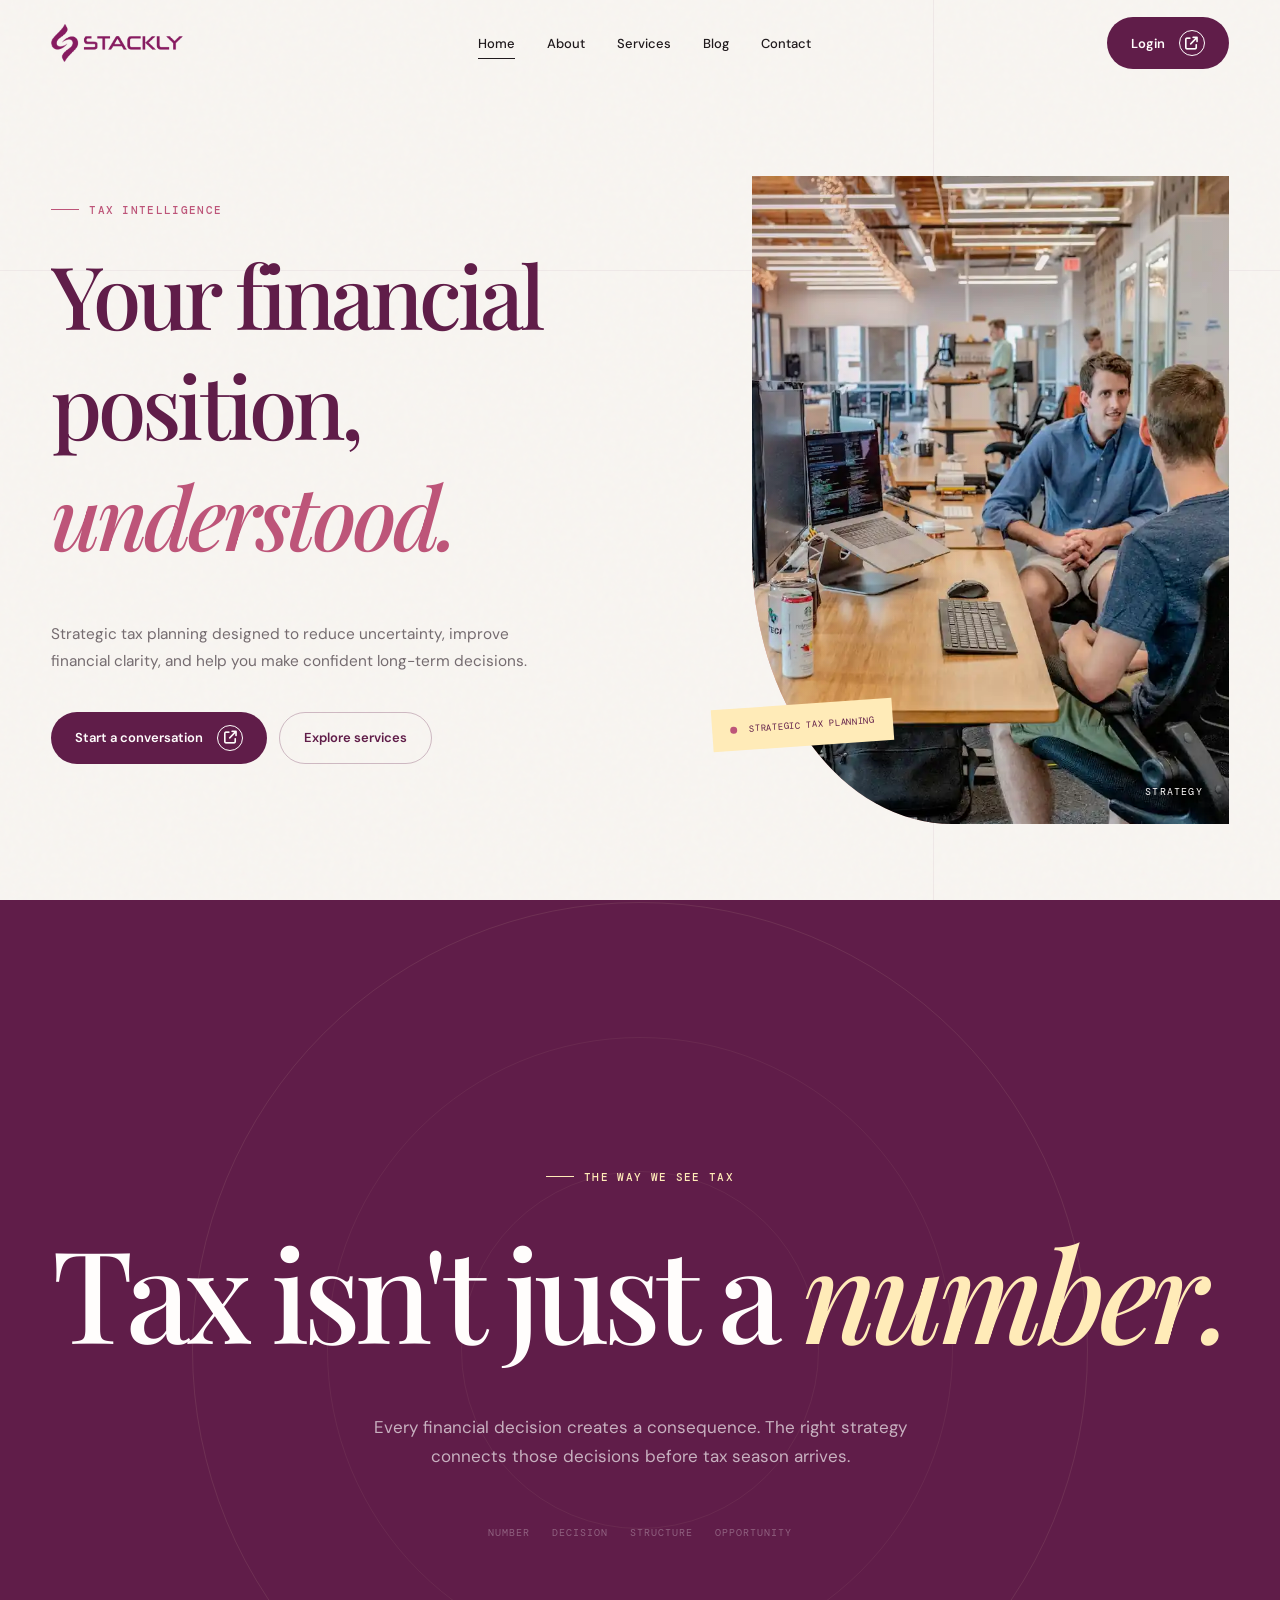
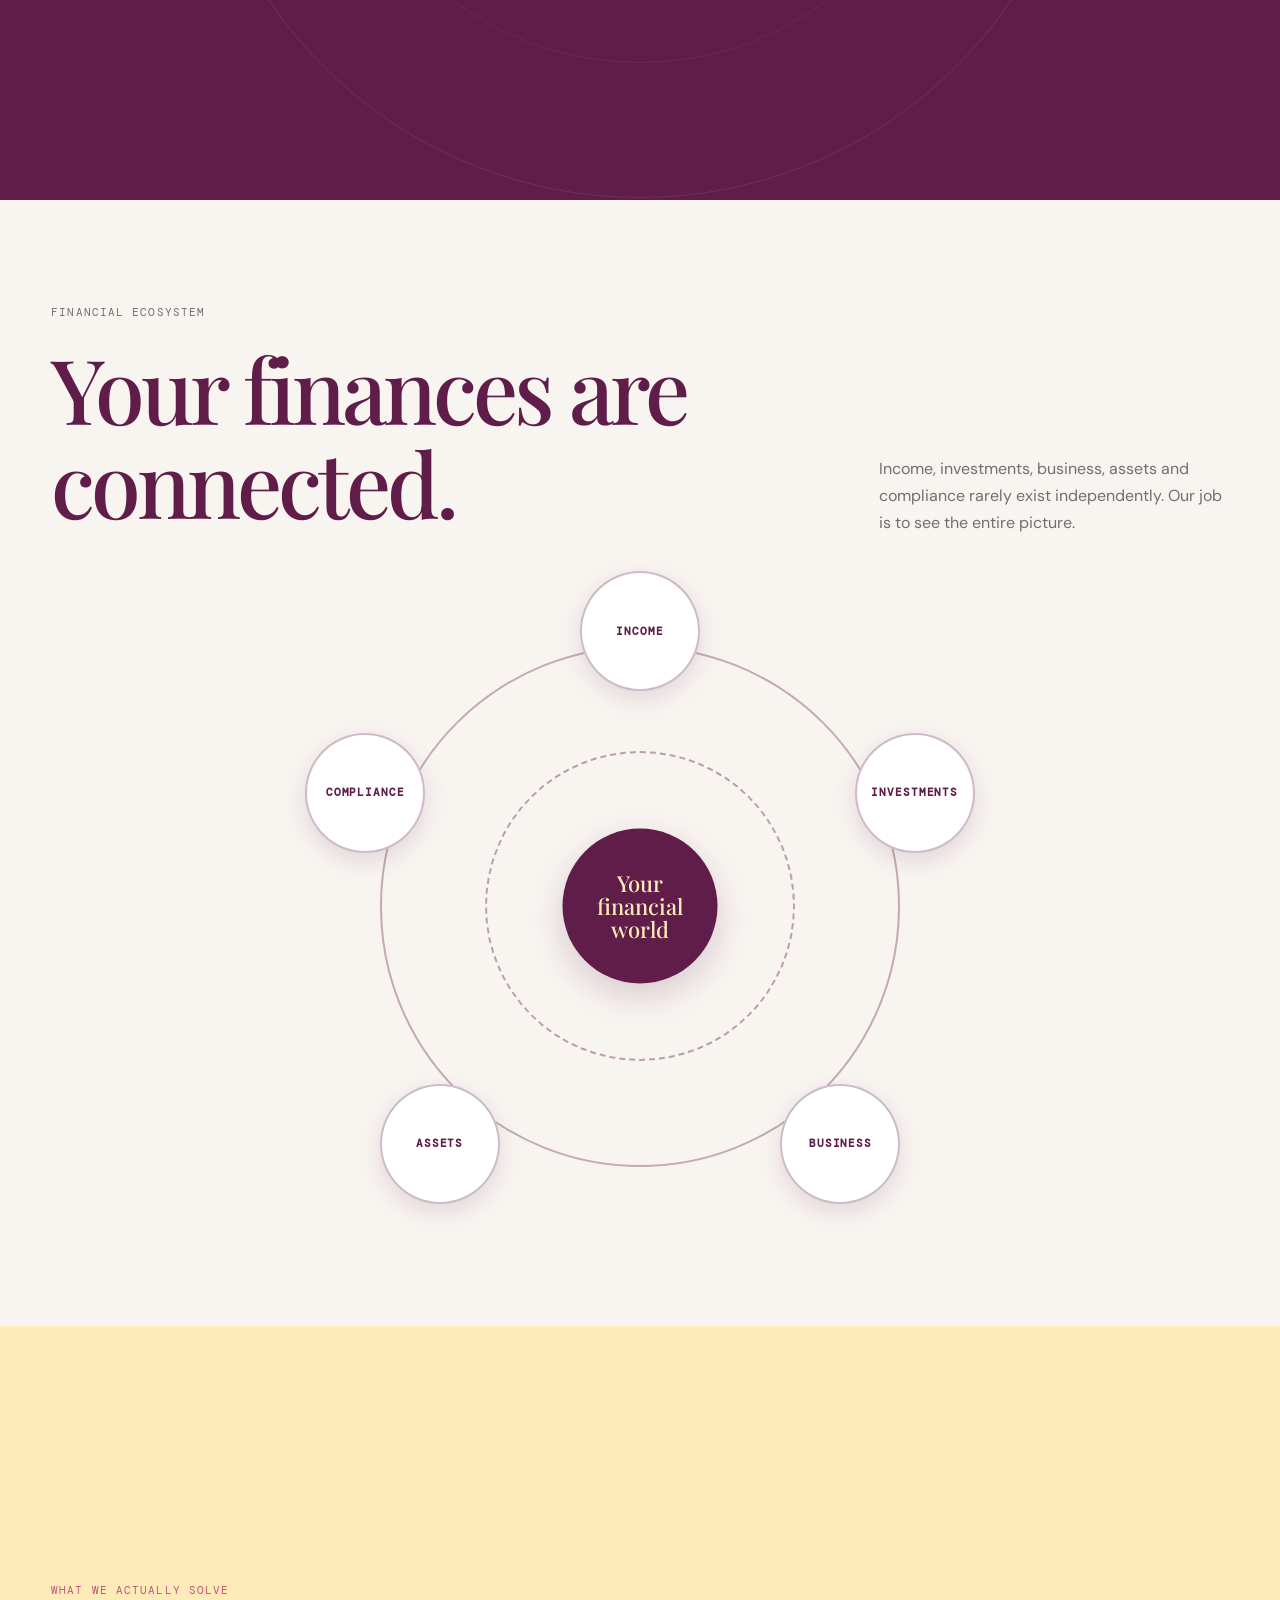
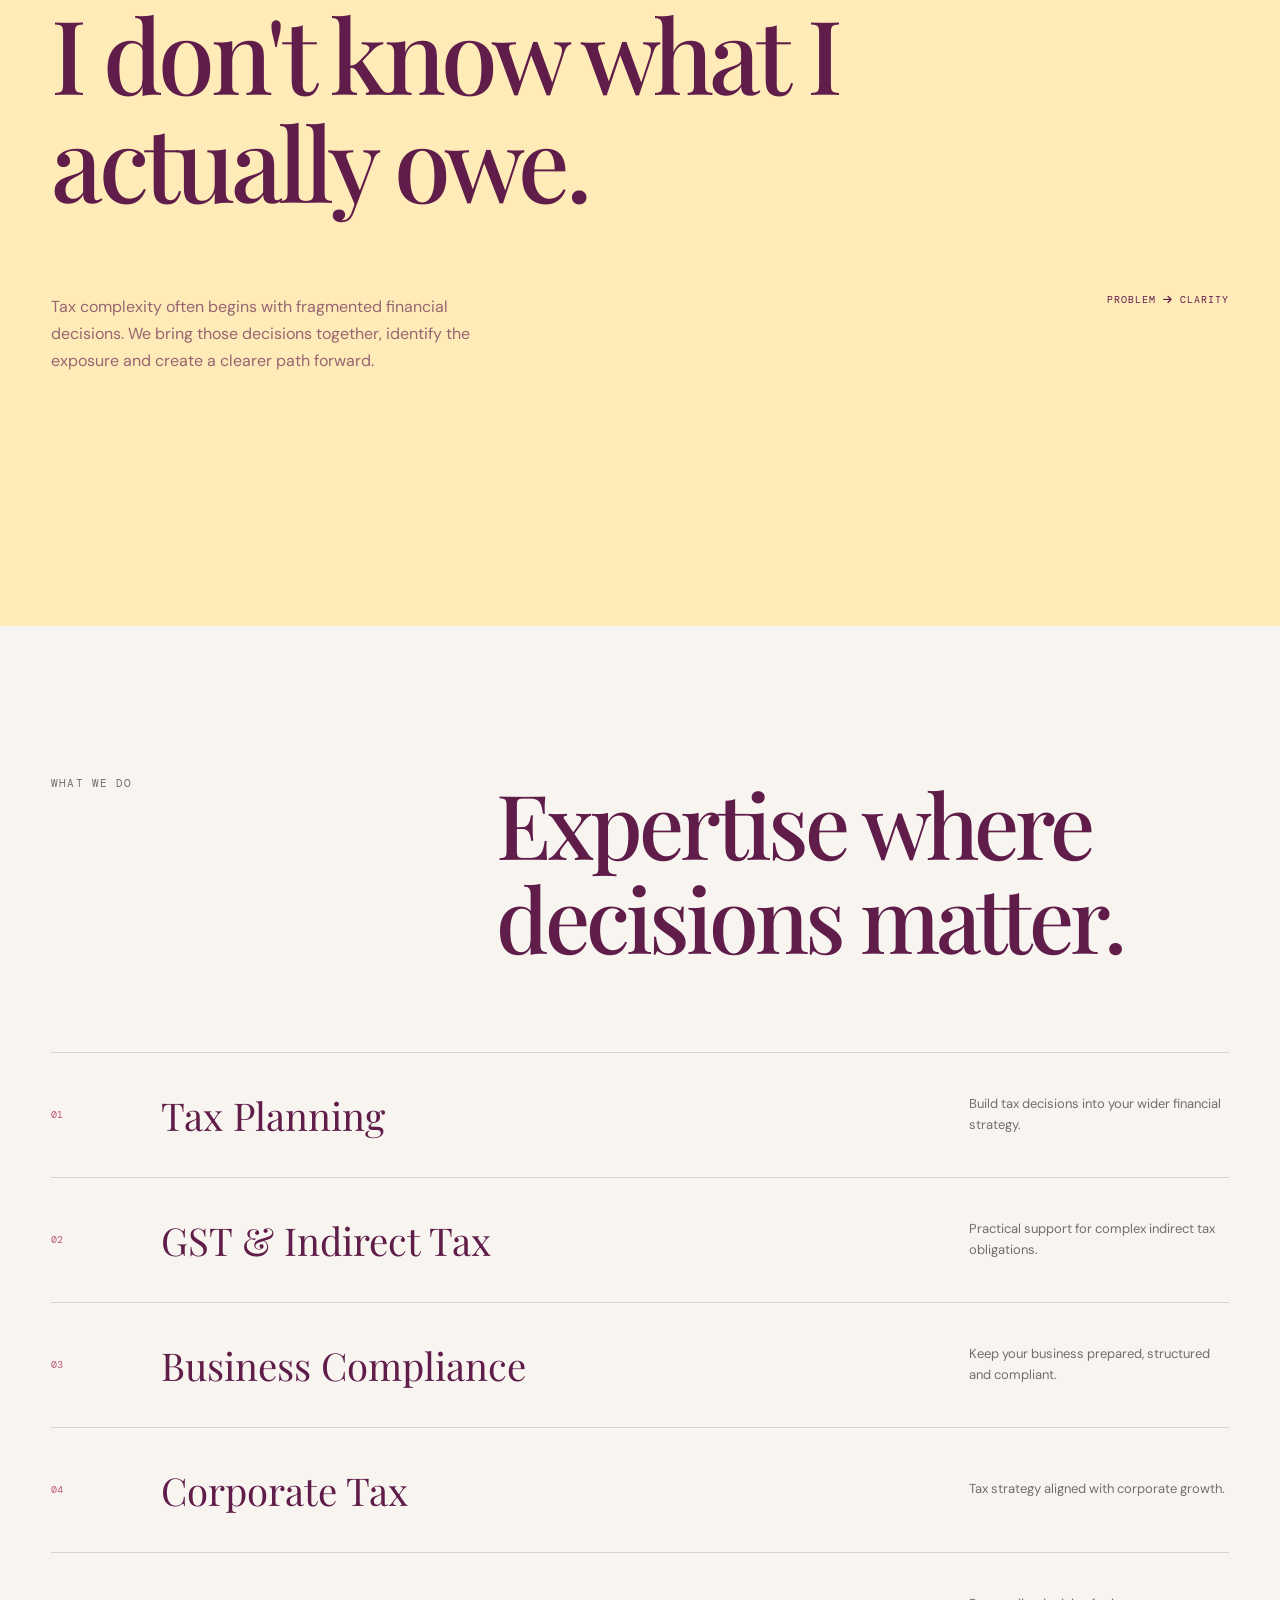
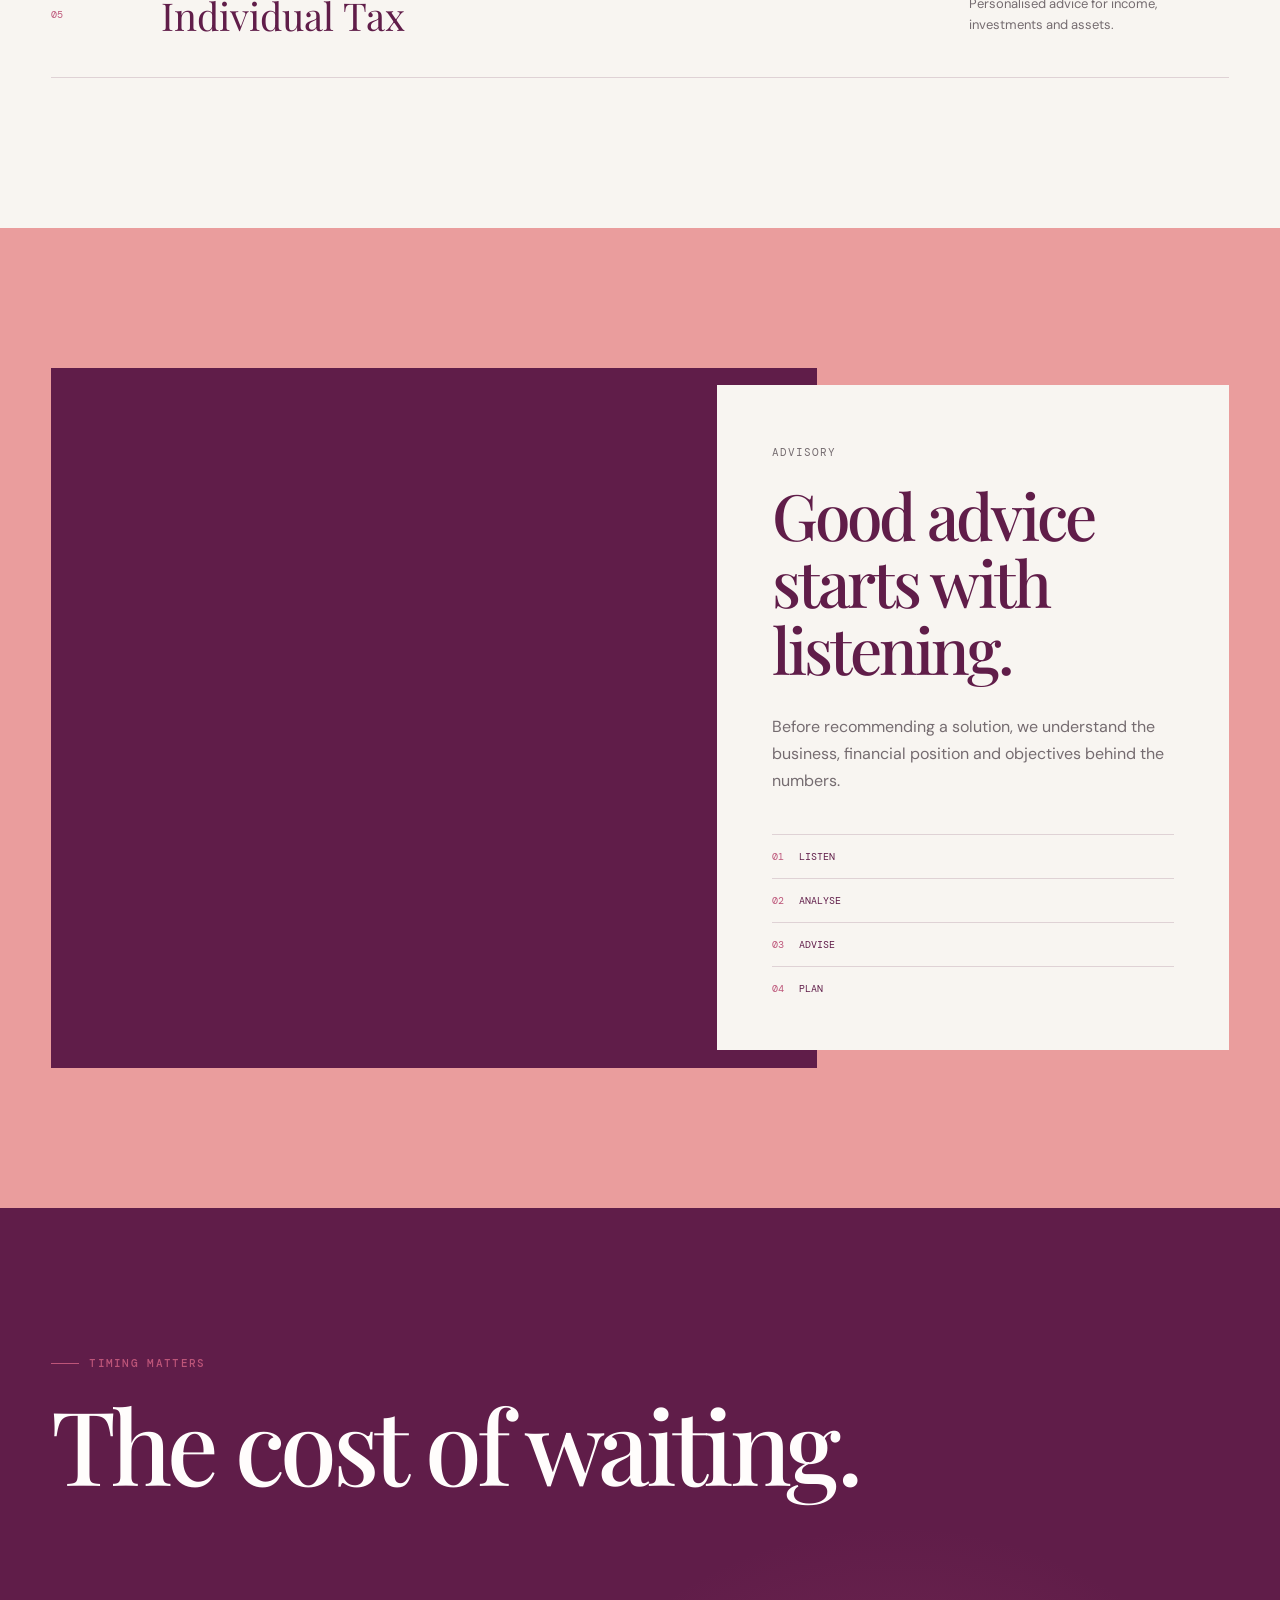
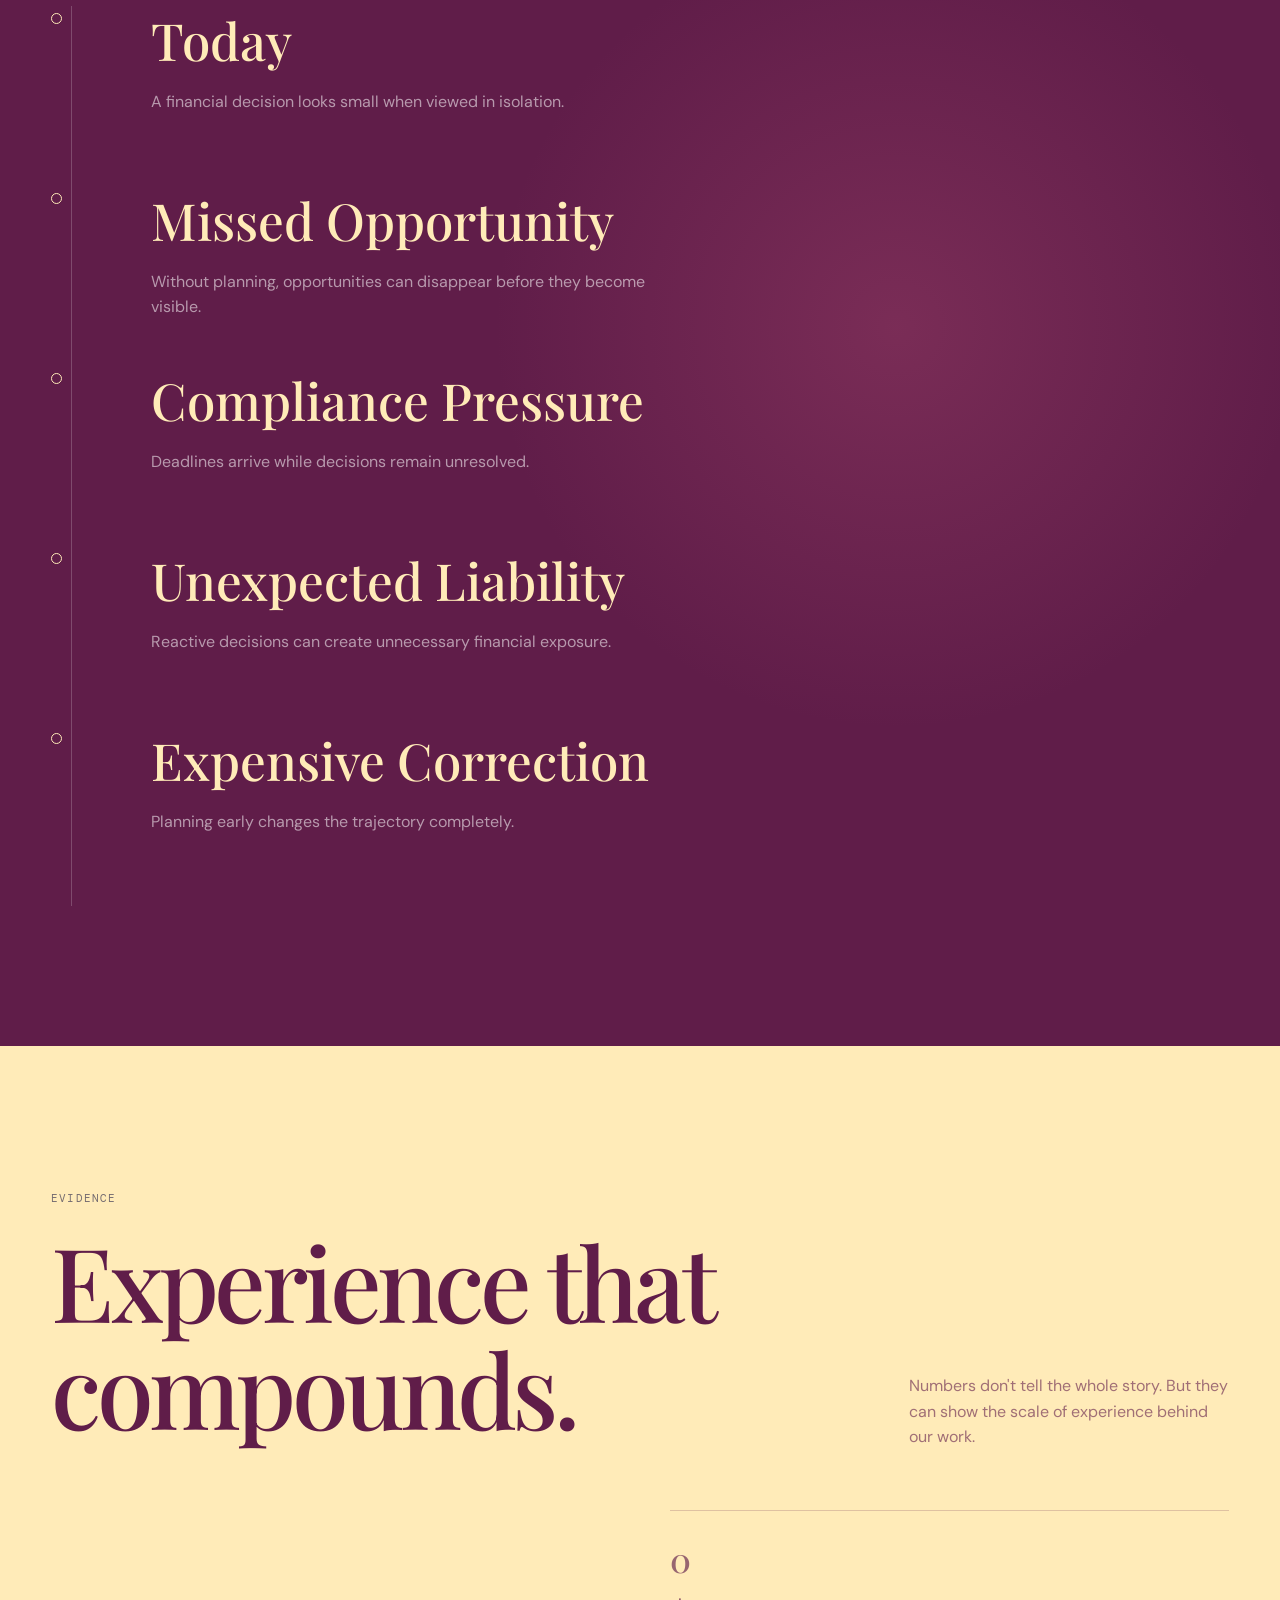
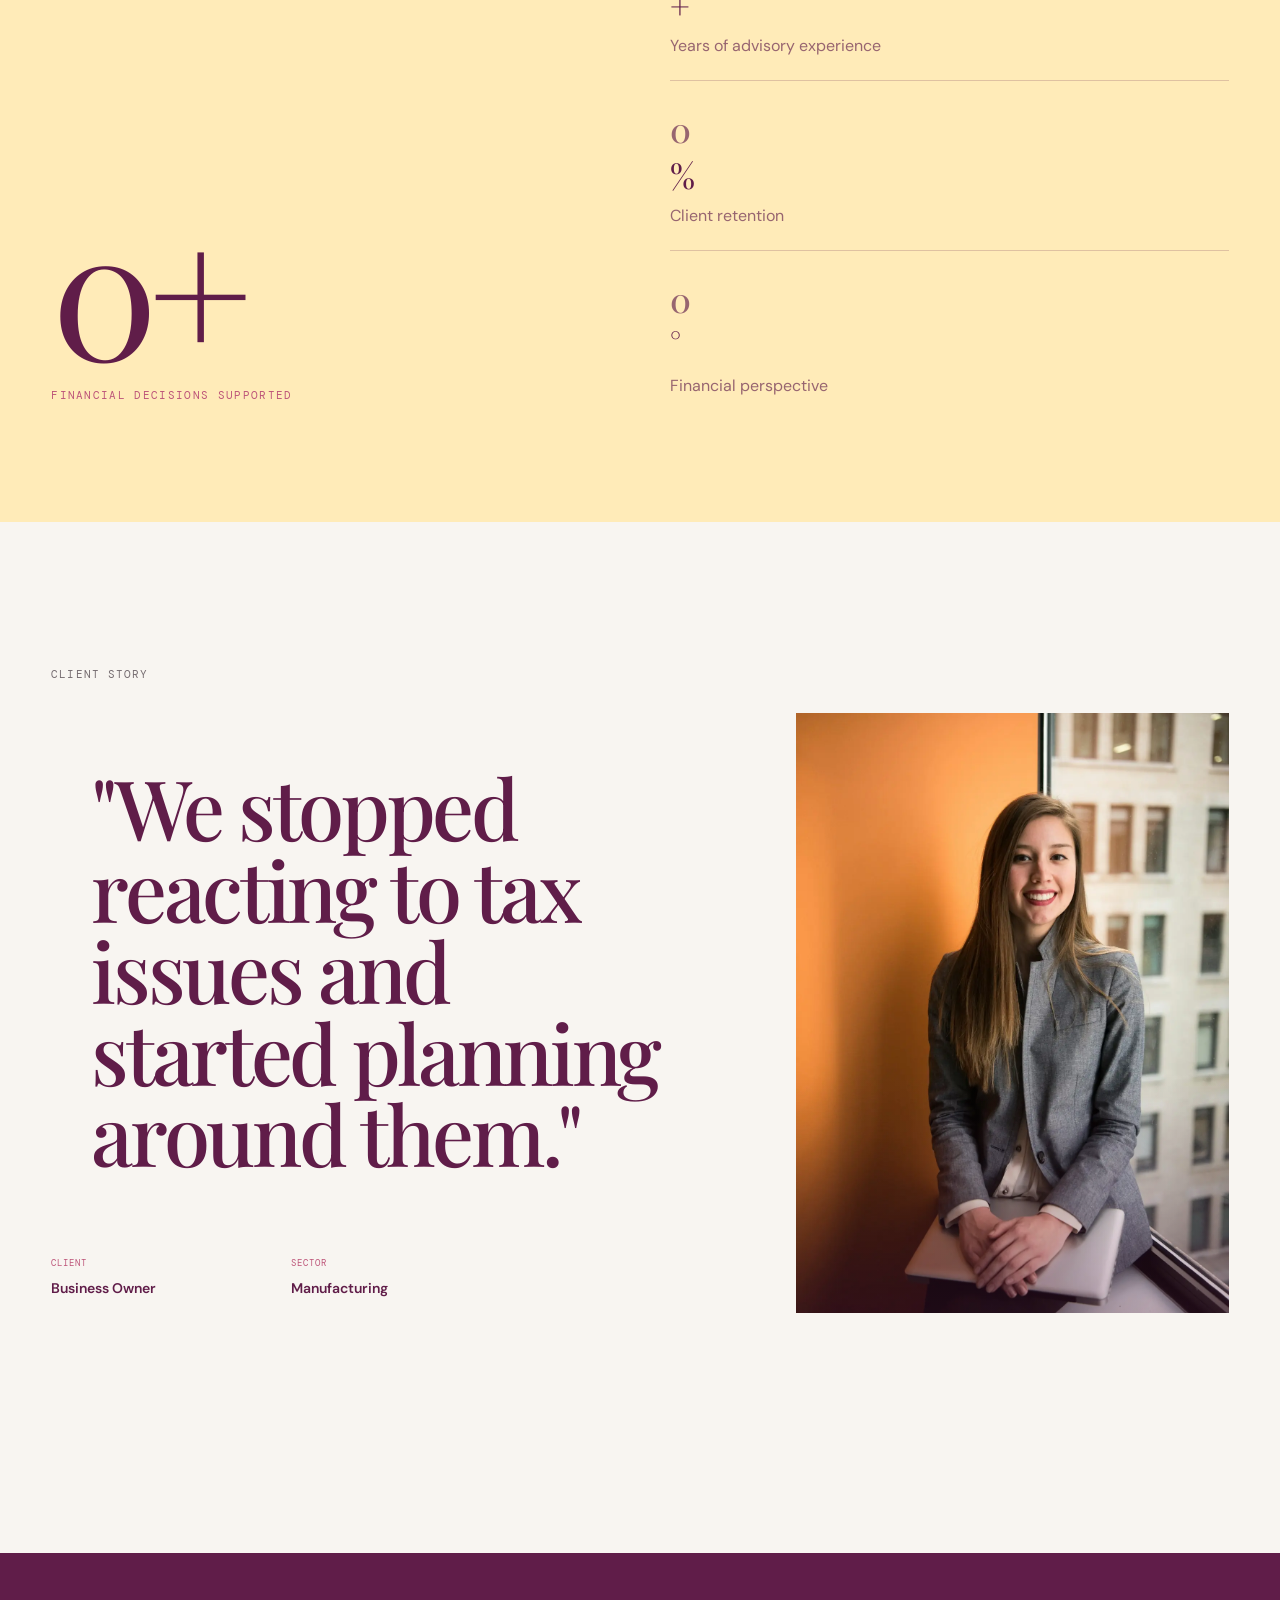
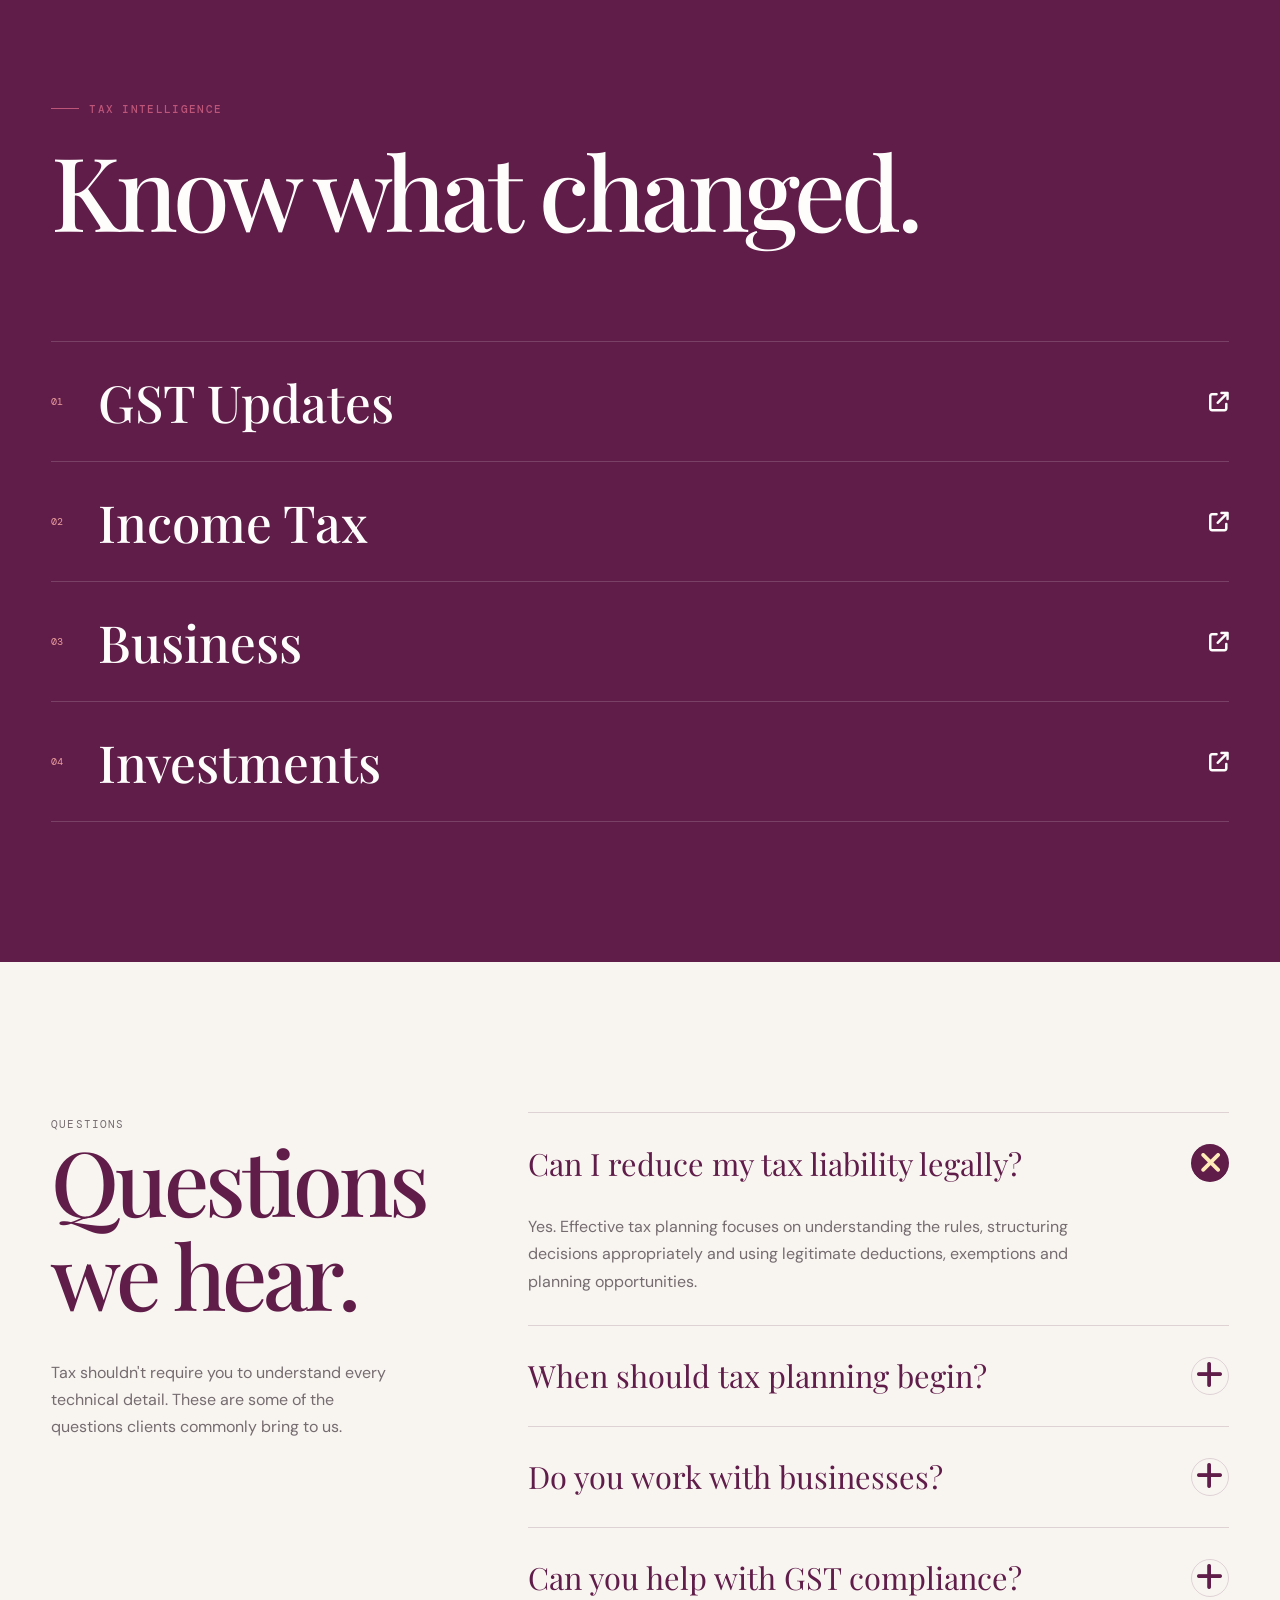
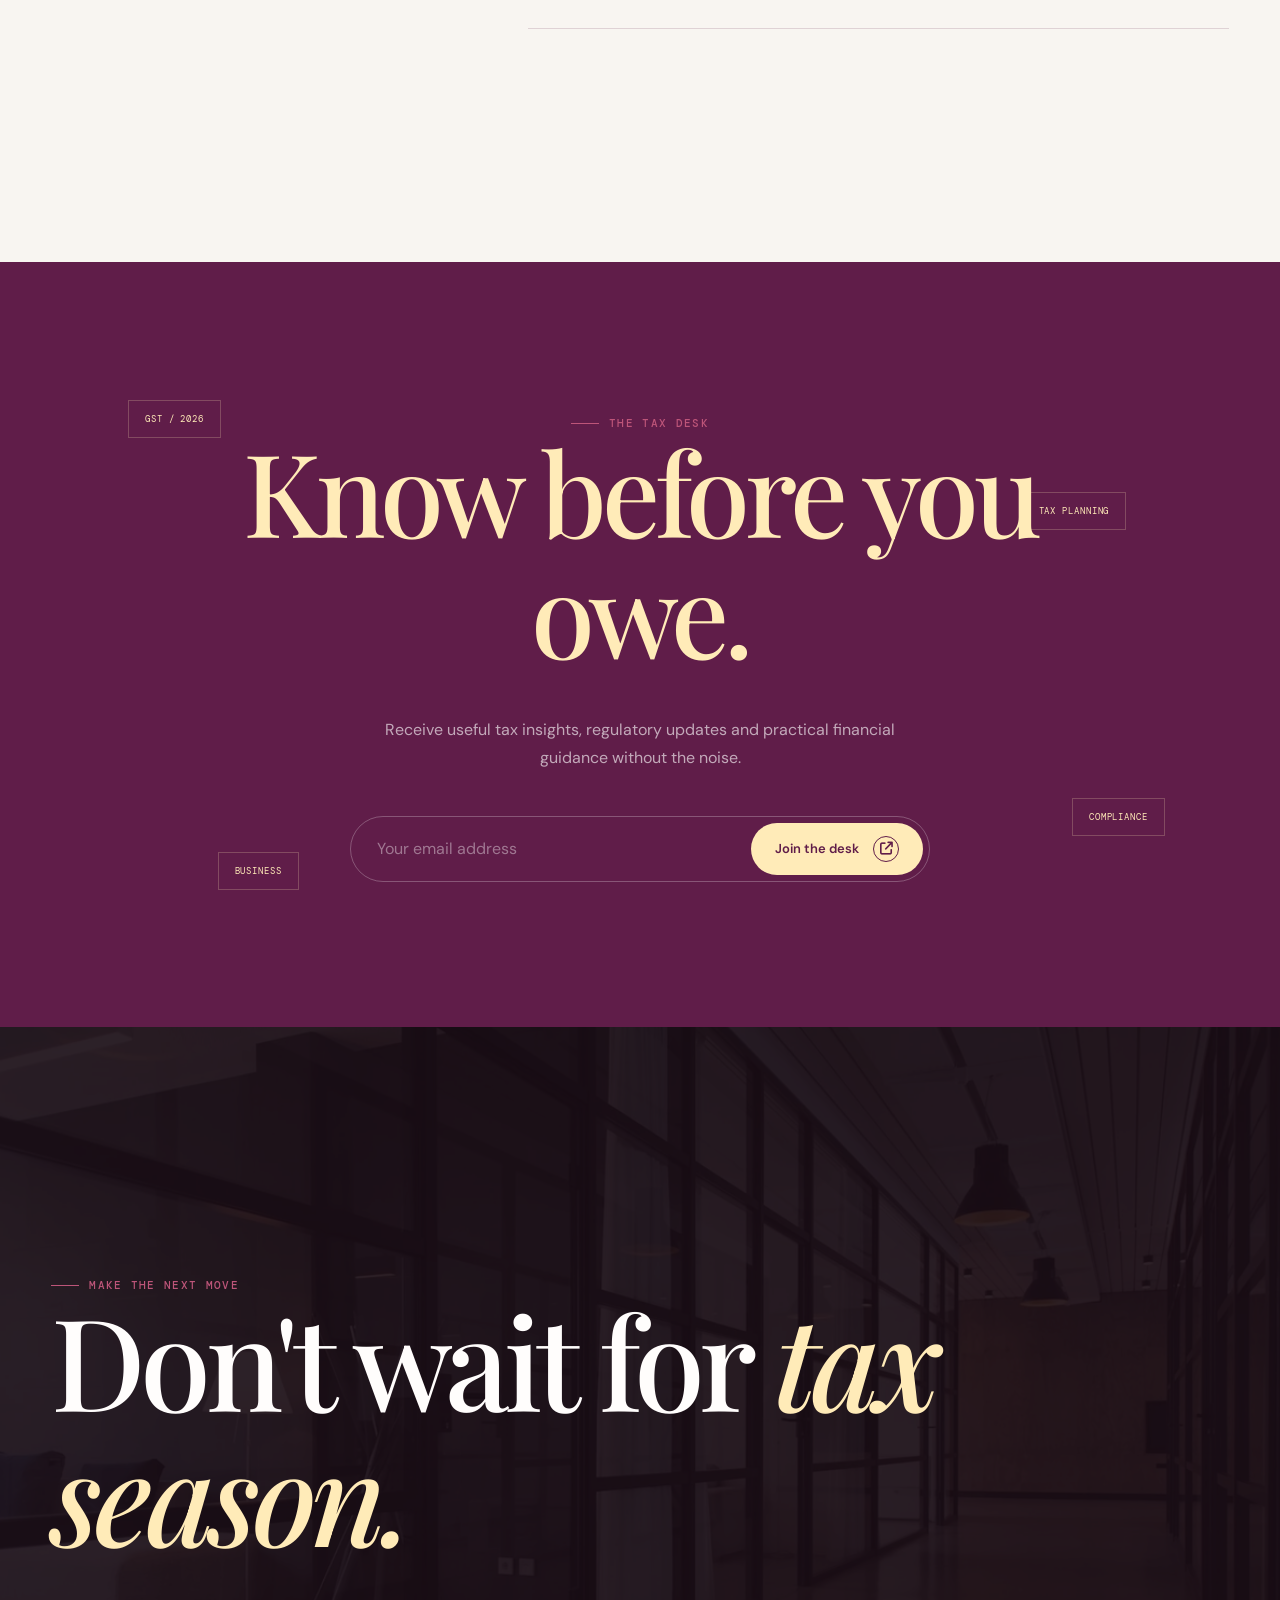
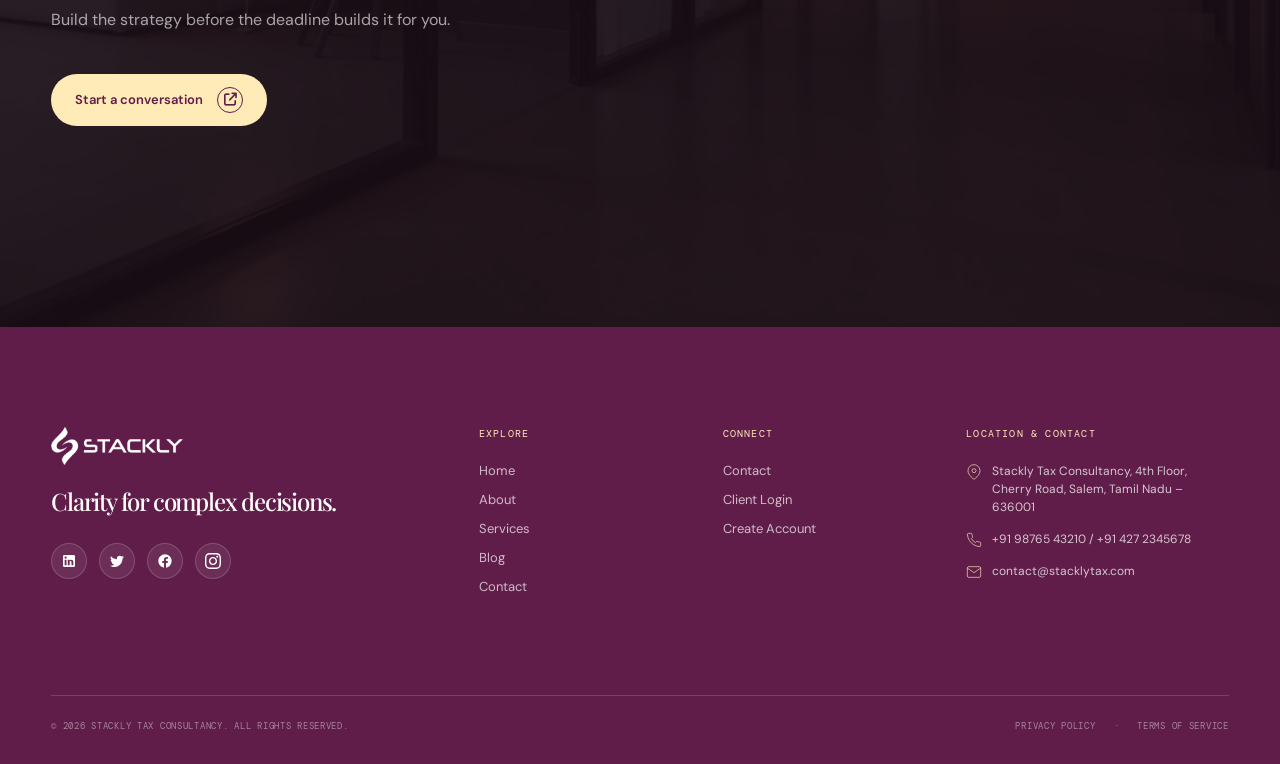
==== index.html @ f6aa9bed "first commit" ====
<!DOCTYPE html>
<html lang="en">

<head>
    <meta charset="UTF-8">

    <meta
        name="viewport"
        content="width=device-width, initial-scale=1.0"
    >

    <meta
        name="description"
        content="Strategic tax planning, compliance and financial advisory for individuals and businesses."
    >

    <title>Ledger & Co. — Tax Intelligence</title>

    <link rel="stylesheet" href="https://cdnjs.cloudflare.com/ajax/libs/font-awesome/6.5.1/css/all.min.css">
    <link rel="stylesheet" href="./global.css">
    <link rel="stylesheet" href="./index.css">
</head>

<body>

    <!-- =====================================================
         HEADER
         ===================================================== -->

    <header class="site-header" id="siteHeader">

        <div class="container header-inner">

            <a href="index.html" class="logo" aria-label="Ledger & Co. Home">
                <img src="logo.webp" alt="Ledger & Co." class="logo-img">
            </a>

            <nav class="desktop-nav" aria-label="Main navigation">

                <a href="index.html" class="active">Home</a>

                <a href="./html/about.html">About</a>

                <a href="./html/services.html">Services</a>

                <a href="./html/blog.html">Blog</a>

                <a href="./html/contact.html">Contact</a> 

            </nav> 

            <div class="header-actions">



                <a
                    href="./html/login.html"
                    class="btn btn-primary"
                >
                    <span>Login</span>
                    <span class="btn-arrow"><i class="fa-solid fa-arrow-up-right-from-square"></i></span>
                </a>

                <button
                    class="menu-toggle"
                    id="menuToggle"
                    aria-label="Toggle mobile menu"
                    aria-expanded="false"
                >
                    <span></span>
                </button>

            </div>

        </div>

    </header>


    <!-- =====================================================
         MOBILE MENU
         ===================================================== -->

    <div class="mobile-menu" id="mobileMenu">

        <a href="index.html" class="active">Home</a>

        <a href="html/about.html">About</a>

        <a href="html/services.html">Services</a>

        <a href="html/blog.html">Insights</a>

        <a href="html/contact.html">Contact</a>

        <a href="html/login.html">Login</a>

        <div class="mobile-menu-footer">
            TAX STRATEGY · COMPLIANCE · ADVISORY
        </div>

    </div>


    <main>


        <!-- =================================================
             01 — HERO
             ================================================= -->

        <section class="hero" id="hero">

            <div class="hero-noise"></div>

            <div class="hero-grid-lines"></div>

            <div class="hero-inner">

                <div class="hero-copy">

                    <div class="hero-eyebrow eyebrow">
                        Tax Intelligence
                    </div>

                    <h1 class="hero-title display-title">

                        <span class="hero-title-line">
                            <span id="heroTitleLine1">
                                Your financial
                            </span>
                        </span>

                        <span class="hero-title-line">
                            <span id="heroTitleLine2">
                                position,
                            </span>
                        </span>

                        <span class="hero-title-line">
                            <span
                                id="heroTitleLine3"
                                class="accent-word"
                            >
                                understood.
                            </span>
                        </span>

                    </h1>

                    <p
                        class="hero-description"
                        id="heroDescription"
                    >
                        Strategic tax planning designed to reduce
                        uncertainty, improve financial clarity, and
                        help you make confident long-term decisions.
                    </p>

                    <div class="hero-actions">

                        <a
                            href="html/contact.html"
                            class="btn btn-primary"
                        >
                            <span>Start a conversation</span>
                            <span class="btn-arrow"><i class="fa-solid fa-arrow-up-right-from-square"></i></span>
                        </a>

                        <a
                            href="html/services.html"
                            class="btn btn-outline"
                        >
                            <span>Explore services</span>
                        </a>

                    </div>
                </div>


                <div class="hero-image-stage">

                    <div class="hero-image-frame">

                        <img
                            id="heroImage"
                            class="hero-image"
                            src="assets/photo-1556761175-b413-1.webp"
                            alt="Business professionals discussing financial strategy"
                        >

                        <div class="hero-image-overlay"></div>

                        <span
                            class="hero-image-index"
                            id="heroImageIndex"
                        >
                            STRATEGY
                        </span>

                    </div>

                    <div class="hero-floating-note">
                        <span id="heroNote">
                            Strategic Tax Planning
                        </span>
                    </div>

                </div>

            </div>

        </section>


        <!-- =================================================
             02 — TAX LANDSCAPE
             ================================================= -->

        <section class="tax-landscape">

            <div class="landscape-orbit"></div>

            <div class="landscape-inner">

                <span class="landscape-small eyebrow">
                    The way we see tax
                </span>

                <h2 class="landscape-title display-title">

                    Tax isn't just a

                    <span
                        class="word"
                        id="landscapeWord"
                    >
                        number.
                    </span>

                </h2>

                <p class="landscape-copy">

                    Every financial decision creates a consequence.
                    The right strategy connects those decisions
                    before tax season arrives.

                </p>

                <div class="landscape-words">

                    <span>Number</span>
                    <span>Decision</span>
                    <span>Structure</span>
                    <span>Opportunity</span>

                </div>

            </div>

        </section>


        <!-- =================================================
             03 — FINANCIAL WORLD
             ================================================= -->

        <section class="financial-world">

            <div class="container">

                <div class="world-header">

                    <div>

                        <span class="section-kicker">
                            Financial ecosystem
                        </span>

                        <h2 class="display-title">
                            Your finances
                            are connected.
                        </h2>

                    </div>

                    <p>
                        Income, investments, business, assets and
                        compliance rarely exist independently.
                        Our job is to see the entire picture.
                    </p>

                </div>


                <div class="world-map">

                    <div class="world-ring"></div>
                    <div class="world-ring"></div>

                    <div class="world-core">
                        <span>Your financial world</span>
                    </div>

                    <div class="world-node node-income">
                        <span>Income</span>
                    </div>

                    <div class="world-node node-investments">
                        <span>Investments</span>
                    </div>

                    <div class="world-node node-business">
                        <span>Business</span>
                    </div>

                    <div class="world-node node-assets">
                        <span>Assets</span>
                    </div>

                    <div class="world-node node-compliance">
                        <span>Compliance</span>
                    </div>

                </div>

            </div>

        </section>


        <!-- =================================================
             04 — WHAT WE ACTUALLY SOLVE
             ================================================= -->

        <section
            class="problem-section"
            id="problems"
        >

            <div class="problem-stage">

                <div class="problem-content">

                    <span class="problem-label section-kicker">
                        What we actually solve
                    </span>
                    <h2
                        class="problem-title display-title"
                        id="problemTitle"
                    >
                        I don't know what
                        I actually owe.
                    </h2>

                    <div class="problem-bottom">

                        <p id="problemDescription">
                            Tax complexity often begins with
                            fragmented financial decisions.
                            We bring those decisions together,
                            identify the exposure and create
                            a clearer path forward.
                        </p>

                        <span
                            class="problem-solution"
                            id="problemSolution"
                        >
                            Problem <i class="fa-solid fa-arrow-right"></i> Clarity
                        </span>

                    </div>

                </div>

            </div>

        </section>


        <!-- =================================================
             05 — SERVICES
             ================================================= -->

        <section class="services-index">

            <div class="container">

                <div class="services-index-header">

                    <span class="section-kicker">
                        What we do
                    </span>

                    <h2 class="display-title">
                        Expertise where
                        decisions matter.
                    </h2>

                </div>


                <div class="service-list">

                    <a
                        href="404.html"
                        class="service-item"
                    >

                        <span class="service-number">
                            01
                        </span>

                        <span class="service-name">
                            Tax Planning
                        </span>

                        <span class="service-description">
                            Build tax decisions into your
                            wider financial strategy.
                        </span>

                        <span class="service-preview">
                            <img
                                src="assets/photo-1554224155-6726-2.webp"
                                alt=""
                            >
                        </span>

                    </a>


                    <a
                        href="404.html"
                        class="service-item"
                    >

                        <span class="service-number">
                            02
                        </span>

                        <span class="service-name">
                            GST & Indirect Tax
                        </span>

                        <span class="service-description">
                            Practical support for complex
                            indirect tax obligations.
                        </span>

                        <span class="service-preview">
                            <img
                                src="assets/photo-1554224154-2603-3.webp"
                                alt=""
                            >
                        </span>

                    </a>


                    <a
                        href="404.html"
                        class="service-item"
                    >

                        <span class="service-number">
                            03
                        </span>

                        <span class="service-name">
                            Business Compliance
                        </span>

                        <span class="service-description">
                            Keep your business prepared,
                            structured and compliant.
                        </span>

                        <span class="service-preview">
                            <img
                                src="assets/photo-1450101499163-c-4.webp"
                                alt=""
                            >
                        </span>

                    </a>


                    <a
                        href="404.html"
                        class="service-item"
                    >

                        <span class="service-number">
                            04
                        </span>

                        <span class="service-name">
                            Corporate Tax
                        </span>

                        <span class="service-description">
                            Tax strategy aligned with
                            corporate growth.
                        </span>

                        <span class="service-preview">
                            <img
                                src="assets/photo-1524758631624-e-5.webp"
                                alt=""
                            >
                        </span>

                    </a>


                    <a
                        href="404.html"
                        class="service-item"
                    >

                        <span class="service-number">
                            05
                        </span>

                        <span class="service-name">
                            Individual Tax
                        </span>

                        <span class="service-description">
                            Personalised advice for
                            income, investments and assets.
                        </span>

                        <span class="service-preview">
                            <img
                                src="assets/photo-1551836022-d5d8-6.webp"
                                alt=""
                            >
                        </span>

                    </a>

                </div>

            </div>

        </section>


        <!-- =================================================
             06 — ADVISORY ROOM
             ================================================= -->

        <section class="advisory-room">

            <div class="container">

                <div class="advisory-layout">

                    <div class="advisory-image">

                        <img
                            src="assets/photo-1551836022-4c4c-7.webp"
                            alt="Tax advisor speaking with a business client"
                        >

                        <div class="advisory-mask">
                            <span></span>
                            <span></span>
                            <span></span>
                            <span></span>
                        </div>

                    </div>


                    <div class="advisory-copy">

                        <span class="section-kicker">
                            Advisory
                        </span>

                        <h2 class="display-title">
                            Good advice
                            starts with
                            listening.
                        </h2>

                        <p>
                            Before recommending a solution,
                            we understand the business,
                            financial position and objectives
                            behind the numbers.
                        </p>


                        <div class="advisory-steps">

                            <div class="advisory-step">
                                <span>01</span>
                                LISTEN
                            </div>

                            <div class="advisory-step">
                                <span>02</span>
                                ANALYSE
                            </div>

                            <div class="advisory-step">
                                <span>03</span>
                                ADVISE
                            </div>

                            <div class="advisory-step">
                                <span>04</span>
                                PLAN
                            </div>

                        </div>

                    </div>

                </div>

            </div>

        </section>


        <!-- =================================================
             07 — COST OF WAITING
             ================================================= -->

        <section class="cost-section">

            <div class="cost-background"></div>

            <div class="cost-inner">

                <div class="cost-header">

                    <span class="eyebrow">
                        Timing matters
                    </span>

                    <h2 class="display-title">
                        The cost of
                        waiting.
                    </h2>

                </div>


                <div class="cost-timeline">

                    <div class="cost-line"></div>
                    <div class="cost-progress"></div>


                    <div class="cost-item">

                        <div class="cost-dot"></div>

                        <div>
                            <h3>Today</h3>
                            <p>
                                A financial decision looks
                                small when viewed in isolation.
                            </p>
                        </div>

                    </div>


                    <div class="cost-item">

                        <div class="cost-dot"></div>

                        <div>
                            <h3>Missed Opportunity</h3>
                            <p>
                                Without planning, opportunities
                                can disappear before they become
                                visible.
                            </p>
                        </div>

                    </div>


                    <div class="cost-item">

                        <div class="cost-dot"></div>

                        <div>
                            <h3>Compliance Pressure</h3>
                            <p>
                                Deadlines arrive while decisions
                                remain unresolved.
                            </p>
                        </div>

                    </div>


                    <div class="cost-item">

                        <div class="cost-dot"></div>

                        <div>
                            <h3>Unexpected Liability</h3>
                            <p>
                                Reactive decisions can create
                                unnecessary financial exposure.
                            </p>
                        </div>

                    </div>


                    <div class="cost-item">

                        <div class="cost-dot"></div>

                        <div>
                            <h3>Expensive Correction</h3>
                            <p>
                                Planning early changes the
                                trajectory completely.
                            </p>
                        </div>

                    </div>

                </div>

            </div>

        </section>


    

        <!-- =================================================
             09 — RESULTS
             ================================================= -->

        <section class="stats-section">

            <div class="stats-inner">

                <div class="stats-header">

                    <div>

                        <span class="section-kicker">
                            Evidence
                        </span>

                        <h2 class="display-title">
                            Experience
                            that compounds.
                        </h2>

                    </div>

                    <p>
                        Numbers don't tell the whole story.
                        But they can show the scale of
                        experience behind our work.
                    </p>

                </div>


                <div class="stats-display">

                    <div>

                        <div
                            class="stat-number"
                            data-stat="5000"
                        >
                            <span class="stat-number-value">
                                0
                            </span>
                            <span>+</span>
                        </div>

                        <div class="stat-label">
                            Financial decisions supported
                        </div>

                    </div>


                    <div class="stats-side">

                        <div class="stats-side-item">

                            <strong data-count="10" data-suffix="+">
                                <span class="side-stat-value">0</span>+
                            </strong>

                            <span>
                                Years of advisory experience
                            </span>

                        </div>

                        <div class="stats-side-item">

                            <strong data-count="98" data-suffix="%">
                                <span class="side-stat-value">0</span>%
                            </strong>

                            <span>
                                Client retention
                            </span>

                        </div>

                        <div class="stats-side-item">

                            <strong data-count="360" data-suffix="°">
                                <span class="side-stat-value">0</span>°
                            </strong>

                            <span>
                                Financial perspective
                            </span>

                        </div>

                    </div>

                </div>

            </div>

        </section>


        <!-- =================================================
             10 — CLIENT STORIES
             ================================================= -->

        <section class="stories-section">

            <div class="container">

                <div class="stories-inner">

                    <div>

                        <span class="section-kicker">
                            Client story
                        </span>

                        <blockquote
                            class="story-quote"
                            id="storyQuote"
                        >
                            "We stopped reacting to tax
                            issues and started planning
                            around them."
                        </blockquote>


                        <div class="story-details">

                            <div class="story-detail">

                                <span>
                                    CLIENT
                                </span>

                                <strong>
                                    Business Owner
                                </strong>

                            </div>

                            <div class="story-detail">

                                <span>
                                    SECTOR
                                </span>

                                <strong>
                                    Manufacturing
                                </strong>

                            </div>

                        </div>

                    </div>


                    <div class="story-image">

                        <img
                            id="storyImage"
                            src="assets/photo-1573496359142-b-22.webp"
                            alt="Business owner in a professional environment"
                        >

                    </div>

                </div>

            </div>

        </section>


        <!-- =================================================
             11 — TAX INTELLIGENCE
             ================================================= -->

        <section class="intelligence-section">

            <div class="container">

                <div class="intelligence-header">

                    <span class="eyebrow">
                        Tax intelligence
                    </span>

                    <h2 class="display-title">
                        Know what
                        changed.
                    </h2>

                </div>


                <div class="intelligence-list">

                    <a
                        href="404.html"
                        class="insight-item"
                        data-insight-image="assets/photo-1554224154-22de-9.webp"
                    >

                        <div class="insight-left">

                            <span class="insight-number">
                                01
                            </span>

                            <span class="insight-title">
                                GST Updates
                            </span>

                        </div>

                        <span class="insight-arrow">
                            <i class="fa-solid fa-arrow-up-right-from-square"></i>
                        </span>

                    </a>


                    <a
                        href="404.html"
                        class="insight-item"
                        data-insight-image="assets/photo-1554224155-8d04-10.webp"
                    >

                        <div class="insight-left">

                            <span class="insight-number">
                                02
                            </span>

                            <span class="insight-title">
                                Income Tax
                            </span>

                        </div>

                        <span class="insight-arrow">
                            <i class="fa-solid fa-arrow-up-right-from-square"></i>
                        </span>

                    </a>


                    <a
                        href="404.html"
                        class="insight-item"
                        data-insight-image="assets/photo-1556761175-4b46-11.webp"
                    >

                        <div class="insight-left">

                            <span class="insight-number">
                                03
                            </span>

                            <span class="insight-title">
                                Business
                            </span>

                        </div>

                        <span class="insight-arrow">
                            <i class="fa-solid fa-arrow-up-right-from-square"></i>
                        </span>

                    </a>


                    <a
                        href="404.html"
                        class="insight-item"
                        data-insight-image="assets/photo-1553729459-efe1-12.webp"
                    >

                        <div class="insight-left">

                            <span class="insight-number">
                                04
                            </span>

                            <span class="insight-title">
                                Investments
                            </span>

                        </div>

                        <span class="insight-arrow">
                            <i class="fa-solid fa-arrow-up-right-from-square"></i>
                        </span>

                    </a>

                </div>

            </div>

            <div
                class="insight-preview"
                id="insightPreview"
            >
                <img
                    id="insightPreviewImage"
                    src=""
                    alt=""
                >
            </div>

        </section>


        <!-- =================================================
             12 — FAQ
             ================================================= -->

        <section class="faq-section">

            <div class="container">

                <div class="faq-layout">

                    <div>

                        <span class="section-kicker">
                            Questions
                        </span>

                        <h2 class="faq-title display-title">
                            Questions
                            we hear.
                        </h2>

                        <p class="faq-intro">
                            Tax shouldn't require you to
                            understand every technical detail.
                            These are some of the questions
                            clients commonly bring to us.
                        </p>

                    </div>


                    <div class="faq-list">


                        <div class="faq-item active">

                            <button
                                class="faq-question"
                                type="button"
                            >

                                <span>
                                    Can I reduce my tax
                                    liability legally?
                                </span>

                                <span class="faq-icon">
                                    <i class="fa-solid fa-plus"></i>
                                </span>

                            </button>

                            <div class="faq-answer">

                                <div class="faq-answer-inner">
                                    Yes. Effective tax planning
                                    focuses on understanding the
                                    rules, structuring decisions
                                    appropriately and using
                                    legitimate deductions,
                                    exemptions and planning
                                    opportunities.
                                </div>

                            </div>

                        </div>


                        <div class="faq-item">

                            <button
                                class="faq-question"
                                type="button"
                            >

                                <span>
                                    When should tax planning begin?
                                </span>

                                <span class="faq-icon">
                                    <i class="fa-solid fa-plus"></i>
                                </span>

                            </button>

                            <div class="faq-answer">

                                <div class="faq-answer-inner">
                                    Ideally, tax planning should
                                    happen before major financial
                                    decisions are made rather than
                                    immediately before filing.
                                </div>

                            </div>

                        </div>


                        <div class="faq-item">

                            <button
                                class="faq-question"
                                type="button"
                            >

                                <span>
                                    Do you work with businesses?
                                </span>

                                <span class="faq-icon">
                                    <i class="fa-solid fa-plus"></i>
                                </span>

                            </button>

                            <div class="faq-answer">

                                <div class="faq-answer-inner">
                                    Yes. Our advisory approach can
                                    support startups, growing
                                    businesses, SMEs and established
                                    companies across tax and
                                    compliance requirements.
                                </div>

                            </div>

                        </div>


                        <div class="faq-item">

                            <button
                                class="faq-question"
                                type="button"
                            >

                                <span>
                                    Can you help with GST compliance?
                                </span>

                                <span class="faq-icon">
                                    <i class="fa-solid fa-plus"></i>
                                </span>

                            </button>

                            <div class="faq-answer">

                                <div class="faq-answer-inner">
                                    We can help businesses understand
                                    their GST obligations, improve
                                    compliance processes and respond
                                    to changing requirements.
                                </div>

                            </div>

                        </div>


                    </div>

                </div>

            </div>

        </section>


        <!-- =================================================
             13 — TAX DESK
             ================================================= -->

        <section class="tax-desk">

            <div class="tax-tag tax-tag-1">
                GST / 2026
            </div>

            <div class="tax-tag tax-tag-2">
                TAX PLANNING
            </div>

            <div class="tax-tag tax-tag-3">
                BUSINESS
            </div>

            <div class="tax-tag tax-tag-4">
                COMPLIANCE
            </div>


            <div class="tax-desk-inner">

                <span class="eyebrow">
                    The tax desk
                </span>

                <h2 class="display-title">
                    Know before
                    you owe.
                </h2>

                <p>
                    Receive useful tax insights, regulatory
                    updates and practical financial guidance
                    without the noise.
                </p>


                <form
                    class="newsletter-form"
                    id="newsletterForm"
                    novalidate
                    autocomplete="off"
                    style="position: relative;"
                >

                    <input
                        type="email"
                        id="newsletterEmail"
                        autocomplete="off"
                        placeholder="Your email address"
                        aria-label="Email address"
                    >

                    <button
                        type="submit"
                        class="btn btn-light"
                    >
                        <span>Join the desk</span>
                        <span class="btn-arrow"><i class="fa-solid fa-arrow-up-right-from-square"></i></span>
                    </button>

                    <div id="newsletterError" style="position: absolute; bottom: -32px; left: 16px; font-size: 11px; color: #EA9D9D; display: none; font-weight: 600; letter-spacing: 0.05em; background: rgba(15, 5, 12, 0.7); padding: 4px 10px; border-radius: 4px; border: 1px solid rgba(234, 157, 157, 0.4);">
                        Please enter a valid email address
                    </div>

                </form>

            </div>

        </section>


        <!-- =================================================
             14 — FINAL CTA
             ================================================= -->

        <section class="final-cta">

            <div class="final-cta-image">

                <img
                    src="assets/photo-1497366754035-f-13.webp"
                    alt=""
                >

            </div>

            <div class="final-cta-overlay"></div>


            <div class="final-cta-inner">

                <div class="final-cta-line"></div>

                <span class="eyebrow">
                    Make the next move
                </span>

                <h2 class="display-title">
                    Don't wait for
                    <em>tax season.</em>
                </h2>

                <p class="final-cta-copy">
                    Build the strategy before the deadline
                    builds it for you.
                </p>

                <div class="final-cta-actions">

                    <a
                        href="html/contact.html"
                        class="btn btn-light"
                    >
                        <span>Start a conversation</span>
                        <span class="btn-arrow"><i class="fa-solid fa-arrow-up-right-from-square"></i></span>
                    </a>

                </div>

            </div>

        </section>

    </main>


    <!-- =====================================================
         FOOTER
         ===================================================== -->

    <footer class="site-footer">

        <div class="container">

            <div class="footer-top">

                <div class="footer-brand">

                    <a href="index.html" class="brand-link" style="display: inline-block; margin-bottom: 20px;">
                        <img src="logo.webp" alt="STACKLY Logo" style="height: 38px; width: auto; filter: brightness(0) invert(1) !important; opacity: 1 !important;">
                    </a>

                    <h2 class="display-title">
                        Clarity for
                        complex decisions.
                    </h2>

                    <div class="footer-socials">
                        <a href="404.html" class="footer-social-btn" aria-label="LinkedIn">
                            <svg viewBox="0 0 24 24"><path d="M19 3a2 2 0 0 1 2 2v14a2 2 0 0 1-2 2H5a2 2 0 0 1-2-2V5a2 2 0 0 1 2-2h14m-.5 15.5v-5.3a3.26 3.26 0 0 0-3.26-3.26c-.85 0-1.84.52-2.28 1.3v-1.11h-2.79v8.37h2.79v-4.93c0-.77.62-1.4 1.39-1.4a1.4 1.4 0 0 1 1.4 1.4v4.93h2.75M6.88 8.56a1.68 1.68 0 0 0 1.68-1.68c0-.93-.75-1.69-1.68-1.69a1.69 1.69 0 0 0-1.69 1.69c0 .93.76 1.68 1.69 1.68m1.39 9.94v-8.37H5.5v8.37h2.77z"/></svg>
                        </a>
                        <a href="404.html" class="footer-social-btn" aria-label="Twitter">
                            <svg viewBox="0 0 24 24"><path d="M22.46 6c-.77.35-1.6.58-2.46.69.88-.53 1.56-1.37 1.88-2.38-.83.5-1.75.85-2.72 1.05C18.37 4.5 17.26 4 16 4c-2.35 0-4.27 1.92-4.27 4.29 0 .34.04.67.11.98C8.28 9.09 5.11 7.38 3 4.79c-.37.63-.58 1.37-.58 2.15 0 1.49.75 2.81 1.91 3.56-.71 0-1.37-.2-1.95-.5v.05c0 2.08 1.48 3.82 3.44 4.21a4.22 4.22 0 0 1-1.93.07 4.28 4.28 0 0 0 4 2.98 8.521 8.521 0 0 1-5.33 1.84c-.34 0-.68-.02-1.02-.06C3.44 20.29 5.7 21 8.12 21 16 21 20.33 14.46 20.33 8.79c0-.19 0-.37-.01-.56.84-.6 1.56-1.36 2.14-2.23z"/></svg>
                        </a>
                        <a href="404.html" class="footer-social-btn" aria-label="Facebook">
                            <svg viewBox="0 0 24 24"><path d="M12 2.04C6.5 2.04 2 6.53 2 12.06C2 17.06 5.66 21.21 10.44 21.96V14.96H7.9V12.06H10.44V9.85C10.44 7.34 11.93 5.96 14.22 5.96C15.31 5.96 16.45 6.15 16.45 6.15V8.62H15.19C13.95 8.62 13.56 9.39 13.56 10.18V12.06H16.34L15.89 14.96H13.56V21.96A10 10 0 0 0 22 12.06C22 6.53 17.5 2.04 12 2.04Z"/></svg>
                        </a>
                        <a href="404.html" class="footer-social-btn" aria-label="Instagram">
                            <svg viewBox="0 0 24 24"><path d="M12 2.163c3.204 0 3.584.012 4.85.07 3.252.148 4.771 1.691 4.919 4.919.058 1.265.069 1.645.069 4.849 0 3.205-.012 3.584-.069 4.849-.149 3.225-1.664 4.771-4.919 4.919-1.266.058-1.644.07-4.85.07-3.204 0-3.584-.012-4.849-.07-3.26-.149-4.771-1.699-4.919-4.92-.058-1.265-.07-1.644-.07-4.849 0-3.204.013-3.583.07-4.849.149-3.227 1.664-4.771 4.919-4.919 1.266-.057 1.645-.069 4.849-.069zm0-2.163c-3.259 0-3.667.014-4.947.072-4.358.2-6.78 2.618-6.98 6.98-.059 1.281-.073 1.689-.073 4.948 0 3.259.014 3.668.072 4.948.2 4.358 2.618 6.78 6.98 6.98 1.281.058 1.689.072 4.948.072 3.259 0 3.668-.014 4.948-.072 4.354-.2 6.782-2.618 6.979-6.98.059-1.28.073-1.689.073-4.948 0-3.259-.014-3.667-.072-4.947-.196-4.354-2.617-6.78-6.979-6.98-1.281-.059-1.69-.073-4.949-.073zm0 5.838c-3.403 0-6.162 2.759-6.162 6.162s2.759 6.163 6.162 6.163 6.162-2.759 6.162-6.163c0-3.403-2.759-6.162-6.162-6.162zm0 10.162c-2.209 0-4-1.79-4-4 0-2.209 1.791-4 4-4s4 1.791 4 4c0 2.21-1.791 4-4 4zm6.406-11.845c-.796 0-1.441.645-1.441 1.44s.645 1.44 1.441 1.44c.795 0 1.439-.645 1.439-1.44s-.644-1.44-1.439-1.44z"/></svg>
                        </a>
                    </div>

                </div>


                <div>

                    <div class="footer-column-title">
                        Explore
                    </div>

                    <div class="footer-links">

                        <a href="./index.html">
                            Home
                        </a>

                        <a href="./html/about.html">
                            About
                        </a>

                        <a href="./html/services.html">
                            Services
                        </a>

                        <a href="./html/blog.html">
                            Blog
                        </a>
                        <a href="./html/contact.html">
                            Contact
                        </a>

                    </div>

                </div>


                <div>

                    <div class="footer-column-title">
                        Connect
                    </div>

                    <div class="footer-links">

                        <a href="404.html">
                            Contact
                        </a>

                        <a href="404.html">
                            Client Login
                        </a>

                        <a href="404.html">
                            Create Account
                        </a>

                    </div>

                </div>


                <div>

                    <div class="footer-column-title">
                        Location & Contact
                    </div>

                    <div class="footer-contact-info">

                        <div class="footer-contact-item">
                            <svg viewBox="0 0 24 24"><path d="M21 10c0 7-9 13-9 13s-9-6-9-13a9 9 0 0 1 18 0z"/><circle cx="12" cy="10" r="3"/></svg>
                            <span>Stackly Tax Consultancy, 4th Floor, Cherry Road, Salem, Tamil Nadu – 636001</span>
                        </div>

                        <div class="footer-contact-item">
                            <svg viewBox="0 0 24 24"><path d="M22 16.92v3a2 2 0 0 1-2.18 2 19.79 19.79 0 0 1-8.63-3.07 19.5 19.5 0 0 1-6-6 19.79 19.79 0 0 1-3.07-8.67A2 2 0 0 1 4.11 2h3a2 2 0 0 1 2 1.72 12.84 12.84 0 0 0 .7 2.81 2 2 0 0 1-.45 2.11L8.09 9.91a16 16 0 0 0 6 6l1.27-1.27a2 2 0 0 1 2.11-.45 12.84 12.84 0 0 0 2.81.7A2 2 0 0 1 22 16.92z"/></svg>
                            <span>+91 98765 43210 / +91 427 2345678</span>
                        </div>

                        <div class="footer-contact-item">
                            <svg viewBox="0 0 24 24"><path d="M4 4h16c1.1 0 2 .9 2 2v12c0 1.1-.9 2-2 2H4c-1.1 0-2-.9-2-2V6c0-1.1.9-2 2-2z"/><polyline points="22,6 12,13 2,6"/></svg>
                            <span>contact@stacklytax.com</span>
                        </div>

                    </div>

                </div>

            </div>


            <div class="footer-bottom">

                <span>
                    © 2026 STACKLY TAX CONSULTANCY. ALL RIGHTS RESERVED.
                </span>

                <div class="footer-bottom-links">
                    <a href="404.html">Privacy Policy</a>
                    <span>·</span>
                    <a href="404.html">Terms of Service</a>
                </div>

            </div>

        </div>

    </footer>


    <!-- =====================================================
         GSAP
         ===================================================== -->

    <script
        src="https://cdnjs.cloudflare.com/ajax/libs/gsap/3.12.5/gsap.min.js"
    ></script>

    <script
        src="https://cdnjs.cloudflare.com/ajax/libs/gsap/3.12.5/ScrollTrigger.min.js"
    ></script>


    <!-- =====================================================
         HOME PAGE JAVASCRIPT
         ===================================================== -->

    <script>

        gsap.registerPlugin(ScrollTrigger);


        /* =====================================================
           GLOBAL HEADER
           ===================================================== */

        const siteHeader = document.getElementById("siteHeader");

        window.addEventListener("scroll", () => {

            if (window.scrollY > 30) {
                siteHeader.classList.add("scrolled");
            } else {
                siteHeader.classList.remove("scrolled");
            }

        });


        /* =====================================================
           MOBILE MENU
           ===================================================== */

        const menuToggle = document.getElementById("menuToggle");
        const mobileMenu = document.getElementById("mobileMenu");

        let menuOpen = false;

        menuToggle.addEventListener("click", () => {

            menuOpen = !menuOpen;

            menuToggle.classList.toggle("active", menuOpen);

            document.body.classList.toggle(
                "is-menu-open",
                menuOpen
            );

            document.documentElement.classList.toggle(
                "is-menu-open",
                menuOpen
            );

            menuToggle.setAttribute(
                "aria-expanded",
                menuOpen
            );

            gsap.to(mobileMenu, {
                y: menuOpen ? "0%" : "-100%",
                autoAlpha: menuOpen ? 1 : 0,
                duration: 0.8,
                ease: "power4.inOut"
            });

        });


        document.querySelectorAll(".mobile-menu a").forEach(link => {

            link.addEventListener("click", () => {

                menuOpen = false;

                menuToggle.classList.remove("active");

                document.body.classList.remove(
                    "is-menu-open"
                );

                document.documentElement.classList.remove(
                    "is-menu-open"
                );

                gsap.to(mobileMenu, {
                    y: "-100%",
                    autoAlpha: 0,
                    duration: 0.6,
                    ease: "power4.inOut"
                });

            });

        });


        /* =====================================================
           HERO DATA
           ===================================================== */

        const heroStates = [

            {
                title: [
                    "Your financial",
                    "position,",
                    "understood."
                ],

                description:
                    "Strategic tax planning designed to reduce uncertainty, improve financial clarity, and help you make confident long-term decisions.",

                image:
                    "assets/photo-1556761175-b413-1.webp",

                note:
                    "Strategic Tax Planning",

                label:
                    "STRATEGY"
            },

            {
                title: [
                    "Stay compliant",
                    "without slowing",
                    "down."
                ],

                description:
                    "From GST and corporate compliance to changing regulations, we help businesses stay prepared and focused on growth.",

                image:
                    "assets/photo-1556761175-4b46-14.webp",

                note:
                    "Business Compliance",

                label:
                    "COMPLIANCE"
            },

            {
                title: [
                    "Turn financial",
                    "complexity into",
                    "direction."
                ],

                description:
                    "Expert advisory that helps growing businesses understand their obligations, opportunities and next financial moves.",

                image:
                    "assets/photo-1524758631624-e-15.webp",

                note:
                    "Growth Advisory",

                label:
                    "ADVISORY"
            },

            {
                title: [
                    "Your finances",
                    "deserve more",
                    "than filing."
                ],

                description:
                    "Personalised tax guidance designed around your income, investments, goals and long-term financial position.",

                image:
                    "assets/photo-1551836022-d5d8-16.webp",

                note:
                    "Personal Tax",

                label:
                    "PERSONAL"
            }

        ];


        let currentHero = 0;
        let heroTimer;


        const heroImage =
            document.getElementById("heroImage");

        const heroTitleLine1 =
            document.getElementById("heroTitleLine1");

        const heroTitleLine2 =
            document.getElementById("heroTitleLine2");

        const heroTitleLine3 =
            document.getElementById("heroTitleLine3");

        const heroDescription =
            document.getElementById("heroDescription");

        const heroNote =
            document.getElementById("heroNote");

        const heroImageIndex =
            document.getElementById("heroImageIndex");

        const heroCounter =
            document.getElementById("heroCounter");

        const heroProgress =
            document.getElementById("heroProgress");

        const heroButtons =
            document.querySelectorAll(
                ".hero-progress button"
            );


        function resetHeroProgress() {

            if (!heroProgress) return;

            gsap.killTweensOf(heroProgress);

            gsap.set(heroProgress, {
                width: "0%"
            });

            gsap.to(heroProgress, {
                width: "100%",
                duration: 5.5,
                ease: "none"
            });

        }


        function changeHero(index) {

            if (index === currentHero && heroImage.src) {
                return;
            }

            const state = heroStates[index];

            const titleElements = [
                heroTitleLine1,
                heroTitleLine2,
                heroTitleLine3
            ];


            const exitTimeline = gsap.timeline();

            exitTimeline
                .to(
                    [
                        heroDescription,
                        heroNote,
                        heroImageIndex
                    ],
                    {
                        opacity: 0,
                        x: -25,
                        duration: 0.35,
                        ease: "power2.in"
                    }
                )
                .to(
                    titleElements,
                    {
                        yPercent: 110,
                        duration: 0.45,
                        stagger: 0.04,
                        ease: "power4.in"
                    },
                    "<"
                )
                .to(
                    heroImage,
                    {
                        xPercent: -5,
                        scale: 1.1,
                        opacity: 0,
                        duration: 0.65,
                        ease: "power3.inOut"
                    },
                    "<"
                );


            exitTimeline.call(() => {

                heroTitleLine1.textContent =
                    state.title[0];

                heroTitleLine2.textContent =
                    state.title[1];

                heroTitleLine3.textContent =
                    state.title[2];

                heroDescription.textContent =
                    state.description;

                heroNote.textContent =
                    state.note;

                heroImageIndex.textContent =
                    state.label;

                heroCounter.textContent =
                    `${String(index + 1).padStart(2, "0")} / 04`;

                heroImage.src =
                    state.image;

                heroButtons.forEach((button, buttonIndex) => {

                    button.classList.toggle(
                        "active",
                        buttonIndex === index
                    );

                });

                gsap.set(
                    titleElements,
                    {
                        yPercent: -110
                    }
                );

                gsap.set(
                    [
                        heroDescription,
                        heroNote,
                        heroImageIndex
                    ],
                    {
                        opacity: 0,
                        x: 30
                    }
                );

                gsap.set(heroImage, {
                    xPercent: 8,
                    scale: 1.08,
                    opacity: 0
                });

            });


            exitTimeline.to(
                heroImage,
                {
                    xPercent: 0,
                    scale: 1,
                    opacity: 1,
                    duration: 1.1,
                    ease: "power4.out"
                }
            );


            exitTimeline.to(
                titleElements,
                {
                    yPercent: 0,
                    duration: 0.8,
                    stagger: 0.07,
                    ease: "power4.out"
                },
                "-=0.85"
            );


            exitTimeline.to(
                heroDescription,
                {
                    opacity: 1,
                    x: 0,
                    duration: 0.6,
                    ease: "power3.out"
                },
                "-=0.45"
            );


            exitTimeline.to(
                [heroNote, heroImageIndex],
                {
                    opacity: 1,
                    x: 0,
                    duration: 0.5,
                    stagger: 0.06,
                    ease: "power3.out"
                },
                "-=0.35"
            );


            currentHero = index;

            resetHeroProgress();

        }


        function startHeroTimer() {

            clearInterval(heroTimer);

            heroTimer = setInterval(() => {

                const next =
                    (currentHero + 1) %
                    heroStates.length;

                changeHero(next);

            }, 5500);

        }


        heroButtons.forEach(button => {

            button.addEventListener("click", () => {

                const index =
                    Number(
                        button.dataset.heroIndex
                    );

                changeHero(index);

                startHeroTimer();

            });

        });


        /* Initial hero */
        gsap.set(
            [
                heroTitleLine1,
                heroTitleLine2,
                heroTitleLine3
            ],
            {
                yPercent: 110
            }
        );

        gsap.set(heroImage, {
            clipPath: "inset(0 100% 0 0)",
            scale: 1.08
        });


        const heroIntro = gsap.timeline();

        heroIntro
            .to(
                ".hero-eyebrow",
                {
                    opacity: 1,
                    y: 0,
                    duration: 0.6,
                    ease: "power3.out"
                }
            )
            .to(
                [
                    heroTitleLine1,
                    heroTitleLine2,
                    heroTitleLine3
                ],
                {
                    yPercent: 0,
                    duration: 1,
                    stagger: 0.08,
                    ease: "power4.out"
                },
                "-=0.2"
            )
            .to(
                heroImage,
                {
                    clipPath: "inset(0 0% 0 0)",
                    scale: 1,
                    duration: 1.4,
                    ease: "power4.inOut"
                },
                "-=0.8"
            )
            .from(
                heroDescription,
                {
                    opacity: 0,
                    y: 25,
                    duration: 0.6,
                    ease: "power3.out"
                },
                "-=0.5"
            )
            .from(
                ".hero-actions .btn",
                {
                    opacity: 0,
                    y: 20,
                    duration: 0.5,
                    stagger: 0.1,
                    ease: "power3.out"
                },
                "-=0.3"
            )
            .from(
                ".hero-meta",
                {
                    opacity: 0,
                    y: 15,
                    duration: 0.5,
                    ease: "power3.out"
                },
                "-=0.25"
            );


        resetHeroProgress();
        startHeroTimer();


        /* =====================================================
           TAX LANDSCAPE
           ===================================================== */

        const landscapeWord =
            document.getElementById("landscapeWord");

        const landscapeWords = [
            "number.",
            "decision.",
            "structure.",
            "opportunity."
        ];

        let landscapeIndex = 0;

        ScrollTrigger.create({

            trigger: ".tax-landscape",

            start: "top 70%",

            onEnter: () => {

                const tl = gsap.timeline({
                    repeat: -1,
                    repeatDelay: 1.2
                });

                tl.to(landscapeWord, {
                    y: -30,
                    opacity: 0,
                    duration: 0.35
                });

                tl.call(() => {

                    landscapeIndex =
                        (landscapeIndex + 1) %
                        landscapeWords.length;

                    landscapeWord.textContent =
                        landscapeWords[landscapeIndex];

                });

                tl.fromTo(
                    landscapeWord,
                    {
                        y: 30,
                        opacity: 0
                    },
                    {
                        y: 0,
                        opacity: 1,
                        duration: 0.45,
                        ease: "power3.out"
                    }
                );

            },

            once: true

        });


        /* =====================================================
           FINANCIAL WORLD
           ===================================================== */

        if (window.innerWidth > 600) {

            gsap.to(".world-core", {
                rotation: 360,
                duration: 30,
                repeat: -1,
                ease: "none"
            });

            gsap.from(".world-node", {
                scrollTrigger: {
                    trigger: ".world-map",
                    start: "top 75%"
                },
                opacity: 0,
                scale: 0.5,
                stagger: 0.15,
                duration: 0.9,
                ease: "back.out(1.4)",
                onComplete: function() {
                    gsap.to(".world-node", {
                        y: -8,
                        duration: 2,
                        stagger: 0.2,
                        repeat: -1,
                        yoyo: true,
                        ease: "sine.inOut"
                    });
                }
            });

        } else {

            gsap.from(".world-node", {

                scrollTrigger: {
                    trigger: ".world-map",
                    start: "top 80%"
                },

                opacity: 0,
                x: 60,
                stagger: 0.12,
                duration: 0.65,
                ease: "power3.out"

            });

        }


        /* =====================================================
           PROBLEMS
           ===================================================== */

        const problemData = [

            {
                title:
                    "I don't know what I actually owe.",

                description:
                    "Tax complexity often begins with fragmented financial decisions. We bring those decisions together, identify the exposure and create a clearer path forward.",

                solution:
                    "Problem <i class='fa-solid fa-arrow-right'></i> Clarity"
            },

            {
                title:
                    "My business is growing faster than my compliance.",

                description:
                    "Growth creates new obligations. We help build systems that allow compliance to keep pace with the business.",

                solution:
                    "Growth <i class='fa-solid fa-arrow-right'></i> Structure"
            },

            {
                title:
                    "I'm paying tax without a strategy.",

                description:
                    "Filing is only one part of tax management. Good planning begins much earlier, when financial decisions can still be influenced.",

                solution:
                    "Tax <i class='fa-solid fa-arrow-right'></i> Strategy"
            }

        ];


        let problemIndex = 0;

        const problemTitle =
            document.getElementById("problemTitle");

        const problemDescription =
            document.getElementById(
                "problemDescription"
            );

        const problemSolution =
            document.getElementById(
                "problemSolution"
            );


        if (window.innerWidth > 600) {

            const problemTimeline =
                gsap.timeline({

                    scrollTrigger: {
                        trigger: ".problem-section",
                        start: "top top",
                        end: "+=2200",
                        scrub: 1,
                        pin: true
                    }

                });


            problemTimeline.to(
                [
                    problemTitle,
                    problemDescription,
                    problemSolution
                ],
                {
                    y: -60,
                    opacity: 0,
                    duration: 0.25
                }
            );


            problemTimeline.call(() => {

                problemIndex =
                    (problemIndex + 1) %
                    problemData.length;

                problemTitle.textContent =
                    problemData[problemIndex].title;

                problemDescription.textContent =
                    problemData[problemIndex].description;

                problemSolution.textContent =
                    problemData[problemIndex].solution;

            });


            problemTimeline.to(
                [
                    problemTitle,
                    problemDescription,
                    problemSolution
                ],
                {
                    y: 0,
                    opacity: 1,
                    duration: 0.25
                }
            );

        } else {

            gsap.from(
                [
                    problemTitle,
                    problemDescription,
                    problemSolution
                ],
                {
                    scrollTrigger: {
                        trigger: ".problem-section",
                        start: "top 75%"
                    },

                    y: 45,
                    opacity: 0,
                    stagger: 0.12,
                    duration: 0.7,
                    ease: "power3.out"
                }
            );

        }


        /* =====================================================
           SERVICES
           ===================================================== */

        gsap.from(".service-item", {

            scrollTrigger: {
                trigger: ".service-list",
                start: "top 75%"
            },

            opacity: 0,
            y: 45,
            stagger: 0.1,
            duration: 0.7,
            ease: "power3.out"

        });


        /* =====================================================
           ADVISORY ROOM
           ===================================================== */

        if (window.innerWidth > 600) {

            const masks =
                document.querySelectorAll(
                    ".advisory-mask span"
                );

            gsap.to(masks, {

                scrollTrigger: {
                    trigger: ".advisory-room",
                    start: "top 70%",
                    end: "center center",
                    scrub: 1
                },

                scaleX: 0,
                transformOrigin: "left center",
                stagger: 0.08

            });

            gsap.from(".advisory-copy", {

                scrollTrigger: {
                    trigger: ".advisory-room",
                    start: "top 65%"
                },

                x: 100,
                opacity: 0,
                duration: 1,
                ease: "power4.out"

            });

        }


        /* =====================================================
           COST TIMELINE
           ===================================================== */

        gsap.to(".cost-progress", {

            scrollTrigger: {
                trigger: ".cost-timeline",
                start: "top 65%",
                end: "bottom 70%",
                scrub: 1
            },

            height: "100%"

        });


        gsap.from(".cost-item", {

            scrollTrigger: {
                trigger: ".cost-timeline",
                start: "top 75%"
            },

            opacity: 0,
            x: 70,
            stagger: 0.25,
            duration: 0.8,
            ease: "power3.out"

        });


        /* =====================================================
           METHOD
           ===================================================== */

        if (window.innerWidth > 900) {

            const methodCanvas =
                document.getElementById(
                    "methodCanvas"
                );

            if (methodCanvas) {

                const getScrollAmount = () => -(methodCanvas.scrollWidth - window.innerWidth + 80);

                gsap.to(methodCanvas, {

                    x: getScrollAmount,

                    ease: "none",

                    scrollTrigger: {

                        trigger: ".method-section",

                        start: "top top",

                        end: () => "+=" + Math.abs(getScrollAmount()),

                        pin: true,

                        pinSpacing: true,

                        anticipatePin: 1,

                        scrub: 1,

                        invalidateOnRefresh: true

                    }

                });

            }

        } else {

            gsap.from(".method-stage", {

                scrollTrigger: {
                    trigger: ".method-stage",
                    start: "top 80%"
                },

                y: 70,
                opacity: 0,
                stagger: 0.15,
                duration: 0.7,
                ease: "power3.out"

            });

        }


        /* =====================================================
           STATISTICS
           ===================================================== */

        const statElement =
            document.querySelector(
                ".stat-number"
            );

        const statValue =
            statElement.querySelector(
                ".stat-number-value"
            );

        const statObject = {
            value: 0
        };


        gsap.to(statObject, {

            value: 5000,

            duration: 2.5,

            ease: "power2.out",

            scrollTrigger: {
                trigger: ".stats-section",
                start: "top 65%",
                once: true
            },

            onUpdate: () => {

                statValue.textContent =
                    Math.floor(
                        statObject.value
                    ).toLocaleString();

            }

        });


        /* Side Metrics Animation */
        document.querySelectorAll(".stats-side-item strong").forEach(item => {
            const targetVal = parseFloat(item.dataset.count);
            const valueSpan = item.querySelector(".side-stat-value");
            const sideObj = { val: 0 };

            if (valueSpan && !isNaN(targetVal)) {
                gsap.to(sideObj, {
                    val: targetVal,
                    duration: 2.2,
                    ease: "power2.out",
                    scrollTrigger: {
                        trigger: ".stats-section",
                        start: "top 65%",
                        once: true
                    },
                    onUpdate: () => {
                        valueSpan.textContent = Math.floor(sideObj.val);
                    }
                });
            }
        });


        /* =====================================================
           STORIES
           ===================================================== */

        gsap.from(".story-quote", {

            scrollTrigger: {
                trigger: ".stories-section",
                start: "top 70%"
            },

            y: 100,
            opacity: 0,
            duration: 1,
            ease: "power4.out"

        });


        gsap.from(".story-image", {

            scrollTrigger: {
                trigger: ".stories-section",
                start: "top 70%"
            },

            clipPath: "inset(0 0 100% 0)",

            duration: 1.3,

            ease: "power4.inOut"

        });


        /* =====================================================
           TAX INTELLIGENCE
           ===================================================== */

        const insightPreview =
            document.getElementById(
                "insightPreview"
            );

        const insightPreviewImage =
            document.getElementById(
                "insightPreviewImage"
            );


        if (window.innerWidth > 900) {

            document
                .querySelectorAll(".insight-item")
                .forEach(item => {

                    item.addEventListener(
                        "mouseenter",
                        event => {

                            const image =
                                item.dataset.insightImage;

                            insightPreviewImage.src =
                                image;

                            gsap.to(
                                insightPreview,
                                {
                                    opacity: 1,
                                    scale: 1,
                                    duration: 0.4,
                                    ease: "power3.out"
                                }
                            );

                        }
                    );


                    item.addEventListener(
                        "mousemove",
                        event => {

                            gsap.to(
                                insightPreview,
                                {
                                    x: event.clientX,
                                    y: event.clientY,
                                    duration: 0.35,
                                    ease: "power3.out"
                                }
                            );

                        }
                    );


                    item.addEventListener(
                        "mouseleave",
                        () => {

                            gsap.to(
                                insightPreview,
                                {
                                    opacity: 0,
                                    scale: 0.65,
                                    duration: 0.3
                                }
                            );

                        }
                    );

                });

        } else {

            gsap.from(".insight-item", {

                scrollTrigger: {
                    trigger: ".intelligence-list",
                    start: "top 80%"
                },

                x: 70,
                opacity: 0,
                stagger: 0.1,
                duration: 0.7,
                ease: "power3.out"

            });

        }


        /* =====================================================
           FAQ
           ===================================================== */

        document
            .querySelectorAll(".faq-item")
            .forEach(item => {

                const button =
                    item.querySelector(
                        ".faq-question"
                    );

                const answer =
                    item.querySelector(
                        ".faq-answer"
                    );


                if (item.classList.contains("active")) {

                    const innerHeight = answer.scrollHeight;

                    gsap.set(answer, {
                        height: innerHeight
                    });

                }


                button.addEventListener(
                    "click",
                    () => {

                        const isActive =
                            item.classList.contains(
                                "active"
                            );


                        document
                            .querySelectorAll(
                                ".faq-item.active"
                            )
                            .forEach(activeItem => {

                                if (
                                    activeItem !== item
                                ) {

                                    activeItem.classList
                                        .remove(
                                            "active"
                                        );

                                    gsap.to(
                                        activeItem.querySelector(
                                            ".faq-answer"
                                        ),
                                        {
                                            height: 0,
                                            duration: 0.45,
                                            ease: "power3.inOut"
                                        }
                                    );

                                }

                            });


                        if (!isActive) {

                            item.classList.add(
                                "active"
                            );

                            const targetHeight = answer.scrollHeight;

                            gsap.fromTo(
                                answer,
                                {
                                    height: 0
                                },
                                {
                                    height: targetHeight,
                                    duration: 0.55,
                                    ease: "power3.inOut"
                                }
                            );

                        } else {

                            item.classList.remove(
                                "active"
                            );

                            gsap.to(
                                answer,
                                {
                                    height: 0,
                                    duration: 0.45,
                                    ease: "power3.inOut"
                                }
                            );

                        }

                    }
                );

            });


        /* =====================================================
           TAX DESK
           ===================================================== */

        if (window.innerWidth > 700) {

            gsap.to(".tax-tag", {

                y: 20,
                rotation: 4,
                duration: 3,
                repeat: -1,
                yoyo: true,
                stagger: 0.35,
                ease: "sine.inOut"

            });

        } else {

            gsap.from(
                ".tax-desk-inner",
                {
                    scrollTrigger: {
                        trigger: ".tax-desk",
                        start: "top 75%"
                    },

                    y: 60,
                    opacity: 0,
                    duration: 0.8,
                    ease: "power3.out"
                }
            );

        }


        /* =====================================================
           FINAL CTA
           ===================================================== */

        gsap.to(".final-cta-image img", {

            yPercent: -8,

            ease: "none",

            scrollTrigger: {

                trigger: ".final-cta",

                start: "top bottom",

                end: "bottom top",

                scrub: 1

            }

        });


        gsap.from(".final-cta-line", {

            scrollTrigger: {
                trigger: ".final-cta",
                start: "top 70%"
            },

            width: "0%",

            duration: 1.2,

            ease: "power4.out"

        });


        gsap.from(".final-cta h2", {

            scrollTrigger: {
                trigger: ".final-cta",
                start: "top 65%"
            },

            y: 100,
            opacity: 0,
            duration: 1.2,
            ease: "power4.out"

        });


        gsap.from(".final-cta-copy", {

            scrollTrigger: {
                trigger: ".final-cta",
                start: "top 60%"
            },

            y: 40,
            opacity: 0,
            duration: 0.8,
            delay: 0.15,
            ease: "power3.out"

        });


        gsap.from(".final-cta-actions", {

            scrollTrigger: {
                trigger: ".final-cta",
                start: "top 60%"
            },

            x: 50,
            opacity: 0,
            duration: 0.7,
            delay: 0.25,
            ease: "power3.out"

        });


        /* =====================================================
           NEWSLETTER
           ===================================================== */

        const newsletterForm =
            document.getElementById(
                "newsletterForm"
            );
        const newsletterEmail =
            document.getElementById(
                "newsletterEmail"
            );
        const newsletterError =
            document.getElementById(
                "newsletterError"
            );

        if (newsletterForm) {

            newsletterEmail.addEventListener("input", () => {
                if (newsletterError) newsletterError.style.display = "none";
            });

            newsletterForm.addEventListener(
                "submit",
                event => {

                    event.preventDefault();

                    const emailVal = newsletterEmail ? newsletterEmail.value.trim() : "";
                    const emailRegex = /^[^\s@]+@[^\s@]+\.[^\s@]+$/;

                    if (!emailVal || !emailRegex.test(emailVal)) {
                        if (newsletterError) {
                            newsletterError.style.display = "block";
                            if (window.gsap) {
                                gsap.fromTo(newsletterError, { y: 5, opacity: 0 }, { y: 0, opacity: 1, duration: 0.3 });
                            }
                        }
                        return;
                    }

                    if (newsletterError) newsletterError.style.display = "none";
                    window.location.href = "404.html";

                }
            );

            // Clear input when navigating back (BFCache)
            window.addEventListener("pageshow", (event) => {
                if (event.persisted && newsletterEmail) {
                    newsletterEmail.value = "";
                }
            });

        }


        /* =====================================================
           REFRESH SCROLLTRIGGER
           ===================================================== */

        window.addEventListener(
            "load",
            () => {
                ScrollTrigger.refresh();
            }
        );

    </script>

</body>

</html>
---- global.css ----
/* =========================================================
   GLOBAL.CSS
   Tax Consultancy — Global Design System
   ========================================================= */

@import url('https://fonts.googleapis.com/css2?family=DM+Mono:wght@400;500&family=DM+Sans:wght@400;500;600;700&family=Playfair+Display:wght@500;600;700&display=swap');

:root {
    /* Brand palette */
    --color-primary: #601D49;
    --color-secondary: #BD5579;
    --color-soft: #EA9D9D;
    --color-highlight: #FFEBB8;

    /* Supporting neutrals */
    --color-paper: #F8F5F1;
    --color-white: #FFFDFC;
    --color-ink: #201A1D;
    --color-muted: #756C70;
    --color-line: rgba(96, 29, 73, 0.16);
    --color-dark-line: rgba(255, 255, 255, 0.16);

    /* Typography */
    --font-body: "DM Sans", sans-serif;
    --font-display: "Playfair Display", serif;
    --font-mono: "DM Mono", monospace;

    /* Layout */
    --container: 1440px;
    --gutter: clamp(20px, 4vw, 64px);

    /* Radius */
    --radius-sm: 8px;
    --radius-md: 18px;
    --radius-lg: 32px;
    --radius-pill: 999px;

    /* Motion */
    --ease-premium: cubic-bezier(0.76, 0, 0.24, 1);
    --ease-soft: cubic-bezier(0.22, 1, 0.36, 1);
}

*,
*::before,
*::after {
    box-sizing: border-box;
}

html {
    scroll-behavior: auto;
    font-size: 16px;
    overflow-x: hidden;
    max-width: 100vw;
}

body {
    margin: 0;
    padding: 0;
    background: var(--color-paper);
    color: var(--color-ink);
    font-family: var(--font-body);
    overflow-x: hidden;
    -webkit-font-smoothing: antialiased;
}

html.is-menu-open,
body.is-menu-open {
    overflow: hidden !important;
    height: 100vh !important;
    touch-action: none;
}

img {
    display: block;
    width: 100%;
    max-width: 100%;
}

button,
input,
textarea,
select {
    font: inherit;
}

button {
    border: 0;
    cursor: pointer;
}

a {
    color: inherit;
    text-decoration: none;
}

ul,
ol {
    margin: 0;
    padding: 0;
    list-style: none;
}

h1,
h2,
h3,
h4,
p {
    margin: 0;
}

::selection {
    background: var(--color-secondary);
    color: var(--color-white);
}

/* =========================================================
   UTILITIES
   ========================================================= */

.container {
    width: min(calc(100% - (var(--gutter) * 2)), var(--container));
    margin-inline: auto;
}

.eyebrow {
    display: inline-flex;
    align-items: center;
    gap: 10px;
    color: var(--color-secondary);
    font-family: var(--font-mono);
    font-size: 11px;
    font-weight: 500;
    letter-spacing: 0.12em;
    text-transform: uppercase;
}

.eyebrow::before {
    content: "";
    width: 28px;
    height: 1px;
    background: currentColor;
}

.display-title {
    font-family: var(--font-display);
    font-weight: 500;
    letter-spacing: -0.045em;
    line-height: 1.05;
    padding-bottom: 0.08em;
}

.section-kicker {
    color: var(--color-muted);
    font-family: var(--font-mono);
    font-size: 11px;
    letter-spacing: 0.1em;
    text-transform: uppercase;
}

.text-muted {
    color: var(--color-muted);
}

.text-light {
    color: rgba(255, 255, 255, 0.72);
}

/* =========================================================
   BUTTONS
   ========================================================= */

.btn {
    position: relative;
    display: inline-flex;
    align-items: center;
    justify-content: center;
    gap: 14px;
    min-height: 52px;
    padding: 0 24px;
    border-radius: var(--radius-pill);
    font-size: 13px;
    font-weight: 600;
    overflow: hidden;
    transition:
        color 0.4s var(--ease-soft),
        transform 0.4s var(--ease-soft);
}

.btn span {
    position: relative;
    z-index: 2;
}

.btn::before {
    content: "";
    position: absolute;
    inset: 0;
    transform: translateY(101%);
    transition: transform 0.5s var(--ease-premium);
}

.btn:hover::before {
    transform: translateY(0);
}

.btn:hover {
    transform: translateY(-2px);
}

.btn-primary {
    background: var(--color-primary);
    color: var(--color-white);
}

.btn-primary::before {
    background: var(--color-secondary);
}

.btn-light {
    background: var(--color-highlight);
    color: var(--color-primary);
}

.btn-light::before {
    background: var(--color-soft);
}

.btn-outline {
    border: 1px solid rgba(96, 29, 73, 0.28);
    color: var(--color-primary);
    background: transparent;
}

.btn-outline::before {
    background: var(--color-primary);
}

.btn-outline:hover {
    color: var(--color-white);
}

.btn-arrow {
    display: inline-flex;
    align-items: center;
    justify-content: center;
    width: 26px;
    height: 26px;
    border: 1px solid currentColor;
    border-radius: 50%;
    transition: transform 0.4s var(--ease-soft);
}

.btn:hover .btn-arrow {
    transform: rotate(45deg);
}

/* =========================================================
   HEADER
   ========================================================= */

.site-header {
    position: fixed;
    top: 0;
    left: 0;
    z-index: 1000;
    width: 100%;
    mix-blend-mode: normal;
    transition:
        background 0.4s ease,
        transform 0.5s var(--ease-premium);
}

.site-header.scrolled {
    background: #ffffff !important;
    backdrop-filter: blur(18px);
    border-bottom: 1px solid var(--color-line);
    box-shadow: 0 4px 20px rgba(0, 0, 0, 0.05);
}

.header-inner {
    display: flex;
    align-items: center;
    justify-content: space-between;
    min-height: 86px;
}

.logo {
    display: inline-flex;
    align-items: center;
    gap: 12px;
    color: var(--color-primary);
    text-decoration: none;
}

.logo-img,
.logo img,
.brand img,
img[src*="logo"] {
    height: 38px;
    width: auto;
    object-fit: contain;
    filter: brightness(0) saturate(100%) invert(18%) sepia(85%) saturate(2256%) hue-rotate(300deg) brightness(75%) contrast(95%) !important;
    transition: transform 0.3s ease, opacity 0.3s ease;
}

.logo:hover .logo-img,
.logo:hover img,
.brand:hover img {
    transform: scale(1.03);
    opacity: 0.92;
}

.desktop-nav {
    display: flex;
    align-items: center;
    gap: 32px;
}

.desktop-nav a {
    position: relative;
    color: var(--color-ink);
    font-size: 13px;
    font-weight: 500;
}

.desktop-nav a::after {
    content: "";
    position: absolute;
    left: 0;
    bottom: -7px;
    width: 100%;
    height: 1px;
    background: currentColor;
    transform: scaleX(0);
    transform-origin: right;
    transition: transform 0.4s var(--ease-premium);
}

.desktop-nav a:hover::after,
.desktop-nav a.active::after {
    transform: scaleX(1);
    transform-origin: left;
}

.header-actions {
    display: flex;
    align-items: center;
    gap: 12px;
}

.header-login {
    font-size: 13px;
    font-weight: 600;
}

.menu-toggle {
    position: relative;
    display: none;
    width: 48px;
    height: 48px;
    border-radius: 50%;
    background: var(--color-primary);
    color: var(--color-highlight);
}

.menu-toggle span,
.menu-toggle span::before,
.menu-toggle span::after {
    position: absolute;
    left: 50%;
    width: 18px;
    height: 1px;
    background: currentColor;
    transform: translateX(-50%);
    transition: transform 0.4s var(--ease-soft);
}

.menu-toggle span {
    top: 50%;
}

.menu-toggle span::before,
.menu-toggle span::after {
    content: "";
}

.menu-toggle span::before {
    top: -6px;
}

.menu-toggle span::after {
    top: 6px;
}

.menu-toggle.active span {
    background: transparent;
}

.menu-toggle.active span::before {
    transform: translateX(-50%) rotate(45deg);
    top: 0;
}

.menu-toggle.active span::after {
    transform: translateX(-50%) rotate(-45deg);
    top: 0;
}

body.is-menu-open .menu-toggle {
    background: transparent;
    color: #ffffff;
}

body.is-menu-open .menu-toggle span,
body.is-menu-open .menu-toggle span::before,
body.is-menu-open .menu-toggle span::after {
    background: #ffffff !important;
}

body.is-menu-open .menu-toggle.active span {
    background: transparent !important;
}

body.is-menu-open .logo img,
body.is-menu-open .logo-img,
body.is-menu-open img[src*="logo"] {
    filter: brightness(0) invert(1) !important;
}

/* =========================================================
   MOBILE MENU
   ========================================================= */

.mobile-menu {
    position: fixed;
    inset: 0;
    z-index: 900;
    display: flex;
    flex-direction: column;
    justify-content: center;
    align-items: center;
    text-align: center;
    padding: 100px var(--gutter) 40px;
    background: var(--color-primary);
    color: var(--color-white);
    transform: translateY(-100%);
    visibility: hidden;
    overflow-y: auto;
    overscroll-behavior: contain;
}

.mobile-menu a {
    width: 100%;
    padding: 16px 0;
    border-bottom: 1px solid var(--color-dark-line);
    font-family: var(--font-display);
    font-size: clamp(34px, 9vw, 58px);
    line-height: 1;
    text-align: center;
    position: relative;
}

.mobile-menu a.active {
    text-decoration: underline;
    text-underline-offset: 8px;
    text-decoration-thickness: 2px;
}

.mobile-menu-footer {
    width: 100%;
    margin-top: auto;
    padding-top: 30px;
    color: rgba(255, 255, 255, 0.55);
    font-family: var(--font-mono);
    font-size: 10px;
    letter-spacing: 0.1em;
    text-align: center;
}

/* =========================================================
   FOOTER
   ========================================================= */

.site-footer {
    position: relative;
    padding: 100px 0 32px;
    background: var(--color-primary);
    color: var(--color-white);
}

.footer-top {
    display: grid;
    grid-template-columns: 1.4fr 0.7fr 0.7fr 1fr;
    gap: 60px;
    padding-bottom: 100px;
}

.footer-brand h2 {
    max-width: 480px;
    font-family: var(--font-display);
    font-weight: 500;
    letter-spacing: -0.05em;
    line-height: 0.95;
}

.footer-column-title {
    margin-bottom: 22px;
    color: var(--color-highlight);
    font-family: var(--font-mono);
    font-size: 10px;
    letter-spacing: 0.12em;
    text-transform: uppercase;
}

.footer-links {
    display: grid;
    gap: 12px;
}

.footer-links a {
    color: rgba(255, 255, 255, 0.7);
    font-size: 13px;
    transition: color 0.3s ease;
}

.footer-links a:hover {
    color: var(--color-highlight);
}

.footer-socials {
    display: flex;
    align-items: center;
    gap: 12px;
    margin-top: 28px;
}

.footer-social-btn {
    display: inline-flex;
    align-items: center;
    justify-content: center;
    width: 36px;
    height: 36px;
    border-radius: 50%;
    background: rgba(255, 255, 255, 0.08);
    border: 1px solid rgba(255, 255, 255, 0.16);
    color: #ffffff;
    transition: background 0.3s ease, border-color 0.3s ease, transform 0.3s ease;
}

.footer-social-btn:hover {
    background: var(--color-highlight);
    border-color: var(--color-highlight);
    color: var(--color-primary);
    transform: translateY(-3px);
}

.footer-social-btn svg {
    width: 16px;
    height: 16px;
    fill: currentColor;
}

.footer-contact-info {
    display: grid;
    gap: 14px;
    color: rgba(255, 255, 255, 0.75);
    font-size: 12px;
    line-height: 1.5;
}

.footer-contact-item {
    display: flex;
    align-items: flex-start;
    gap: 10px;
}

.footer-contact-item svg {
    width: 16px;
    height: 16px;
    stroke: var(--color-highlight);
    fill: none;
    flex-shrink: 0;
    margin-top: 2px;
}

.footer-bottom {
    display: flex;
    justify-content: space-between;
    align-items: center;
    gap: 20px;
    padding-top: 24px;
    border-top: 1px solid var(--color-dark-line);
    color: rgba(255, 255, 255, 0.45);
    font-family: var(--font-mono);
    font-size: 9px;
    letter-spacing: 0.08em;
    text-transform: uppercase;
}

.footer-bottom-links {
    display: flex;
    align-items: center;
    gap: 18px;
}

.footer-bottom-links a {
    color: rgba(255, 255, 255, 0.45);
    transition: color 0.3s ease;
}

.footer-bottom-links a:hover {
    color: var(--color-highlight);
}

/* =========================================================
   RESPONSIVE GLOBAL
   ========================================================= */

@media (max-width: 900px) {
    .desktop-nav,
    .header-actions .btn,
    .header-login {
        display: none;
    }

    .menu-toggle {
        display: block;
    }

    .footer-top {
        grid-template-columns: 1fr 1fr;
    }
}

@media (max-width: 600px) {
    :root {
        --gutter: 20px;
    }

    .header-inner {
        min-height: 72px;
    }

    .logo-text {
        font-size: 17px;
    }

    .logo-mark {
        width: 34px;
        height: 34px;
    }

    .footer-top {
        grid-template-columns: 1fr;
        gap: 45px;
        padding-bottom: 60px;
    }

    .site-footer {
        padding-top: 70px;
    }

    .footer-bottom {
        flex-direction: column;
    }

    .btn {
        min-height: 48px;
        padding-inline: 20px;
    }
}

/* =========================================================
   REDUCED MOTION
   ========================================================= */

@media (prefers-reduced-motion: reduce) {
    *,
    *::before,
    *::after {
        scroll-behavior: auto !important;
        animation-duration: 0.01ms !important;
        animation-iteration-count: 1 !important;
        transition-duration: 0.01ms !important;
    }
}
---- index.css ----
/* =========================================================
   INDEX.CSS
   HOME PAGE ONLY
   ========================================================= */

/* =========================================================
   01 — HERO
   ========================================================= */

.hero {
    position: relative;
    min-height: 100svh;
    display: flex;
    align-items: center;
    overflow: hidden;
    background: var(--color-paper);
}

.hero-noise {
    position: absolute;
    inset: 0;
    pointer-events: none;
    opacity: 0.035;
    background-image: url("data:image/svg+xml,%3Csvg viewBox='0 0 180 180' xmlns='http://www.w3.org/2000/svg'%3E%3Cfilter id='n'%3E%3CfeTurbulence type='fractalNoise' baseFrequency='.8' numOctaves='4' stitchTiles='stitch'/%3E%3C/filter%3E%3Crect width='100%25' height='100%25' filter='url(%23n)' opacity='.7'/%3E%3C/svg%3E");
}

.hero-inner {
    position: relative;
    z-index: 2;
    display: grid;
    grid-template-columns: minmax(0, 1fr) minmax(420px, 0.78fr);
    align-items: center;
    gap: clamp(40px, 7vw, 120px);
    width: min(calc(100% - (var(--gutter) * 2)), var(--container));
    margin: 0 auto;
    padding-top: 100px;
}

.hero-copy {
    position: relative;
    z-index: 5;
    max-width: 780px;
}

.hero-eyebrow {
    margin-bottom: 32px;
}

.hero-title {
    max-width: 780px;
    font-size: clamp(54px, 6.8vw, 110px);
    color: var(--color-primary);
    line-height: 1.05;
}

.hero-title-line {
    display: block;
    overflow: hidden;
    padding-bottom: 0.15em;
    margin-bottom: -0.05em;
}

.hero-title-line span {
    display: inline-block;
    padding-bottom: 0.12em;
}

.hero-title .accent-word {
    color: var(--color-secondary);
    font-style: italic;
}

.hero-description {
    max-width: 510px;
    margin-top: 34px;
    color: var(--color-muted);
    font-size: clamp(15px, 1.2vw, 18px);
    line-height: 1.7;
}

.hero-actions {
    display: flex;
    flex-wrap: wrap;
    gap: 12px;
    margin-top: 38px;
    margin-bottom: 42px;
}

.hero-meta {
    display: flex;
    align-items: center;
    gap: 18px;
    margin-top: 42px;
}

.hero-counter {
    display: flex;
    align-items: center;
    gap: 12px;
    color: var(--color-primary);
    font-family: var(--font-mono);
    font-size: 10px;
    letter-spacing: 0.08em;
}

.hero-counter-line {
    width: 100px;
    height: 1px;
    overflow: hidden;
    background: rgba(96, 29, 73, 0.15);
}

.hero-counter-progress {
    display: block;
    width: 0%;
    height: 100%;
    background: var(--color-secondary);
}

.hero-image-stage {
    position: relative;
    height: min(72vh, 760px);
    min-height: 520px;
}

.hero-image-frame {
    position: absolute;
    inset: 0;
    overflow: hidden;
    border-radius: 0 0 0 42%;
    background: var(--color-soft);
}

.hero-image {
    position: absolute;
    inset: 0;
    width: 100%;
    height: 100%;
    object-fit: cover;
    object-position: center;
    transform: scale(1.06);
}

.hero-image-overlay {
    position: absolute;
    inset: 0;
    background:
        linear-gradient(
            135deg,
            rgba(96, 29, 73, 0.18),
            transparent 55%
        );
    pointer-events: none;
}

.hero-image-index {
    position: absolute;
    right: 26px;
    bottom: 26px;
    z-index: 4;
    color: var(--color-white);
    font-family: var(--font-mono);
    font-size: 10px;
    letter-spacing: 0.12em;
}

.hero-floating-note {
    position: absolute;
    left: -40px;
    bottom: 12%;
    z-index: 5;
    display: flex;
    align-items: center;
    gap: 12px;
    padding: 15px 18px;
    background: var(--color-highlight);
    color: var(--color-primary);
    font-family: var(--font-mono);
    font-size: 9px;
    letter-spacing: 0.08em;
    text-transform: uppercase;
    transform: rotate(-4deg);
}

.hero-floating-note::before {
    content: "";
    width: 7px;
    height: 7px;
    border-radius: 50%;
    background: var(--color-secondary);
}

.hero-grid-lines {
    position: absolute;
    inset: 0;
    pointer-events: none;
    opacity: 0.35;
}

.hero-grid-lines::before,
.hero-grid-lines::after {
    content: "";
    position: absolute;
    background: var(--color-line);
}

.hero-grid-lines::before {
    top: 0;
    right: 27%;
    width: 1px;
    height: 100%;
}

.hero-grid-lines::after {
    left: 0;
    top: 30%;
    width: 100%;
    height: 1px;
}

.hero-progress {
    position: absolute;
    right: var(--gutter);
    bottom: 34px;
    z-index: 8;
    display: flex;
    gap: 7px;
}

.hero-progress button {
    width: 34px;
    height: 3px;
    padding: 0;
    background: rgba(96, 29, 73, 0.18);
}

.hero-progress button.active {
    background: var(--color-primary);
}

/* =========================================================
   02 — TAX LANDSCAPE
   ========================================================= */

.tax-landscape {
    position: relative;
    min-height: 100vh;
    display: grid;
    place-items: center;
    overflow: hidden;
    background: var(--color-primary);
    color: var(--color-white);
}

.landscape-inner {
    position: relative;
    z-index: 2;
    width: min(calc(100% - (var(--gutter) * 2)), 1250px);
    text-align: center;
}

.landscape-small {
    margin-bottom: 40px;
    color: var(--color-highlight);
}

.landscape-title {
    font-size: clamp(58px, 10vw, 150px);
}

.landscape-title .word {
    position: relative;
    display: inline-block;
    color: var(--color-highlight);
    font-style: italic;
}

.landscape-copy {
    max-width: 600px;
    margin: 45px auto 0;
    color: rgba(255, 255, 255, 0.65);
    font-size: 17px;
    line-height: 1.7;
}

.landscape-words {
    display: flex;
    justify-content: center;
    flex-wrap: wrap;
    gap: 12px 22px;
    margin-top: 55px;
}

.landscape-words span {
    color: rgba(255, 255, 255, 0.3);
    font-family: var(--font-mono);
    font-size: 10px;
    letter-spacing: 0.1em;
    text-transform: uppercase;
}

.landscape-orbit {
    position: absolute;
    width: min(70vw, 900px);
    aspect-ratio: 1;
    border: 1px solid rgba(255, 235, 184, 0.09);
    border-radius: 50%;
}

.landscape-orbit::before,
.landscape-orbit::after {
    content: "";
    position: absolute;
    inset: 15%;
    border: 1px solid rgba(255, 235, 184, 0.06);
    border-radius: 50%;
}

.landscape-orbit::after {
    inset: 30%;
}

/* =========================================================
   03 — FINANCIAL WORLD
   ========================================================= */

.financial-world {
    position: relative;
    min-height: auto;
    padding: 100px 0 110px;
    overflow: hidden;
    background: var(--color-paper);
}

.world-header {
    display: flex;
    justify-content: space-between;
    align-items: flex-end;
    gap: 30px;
}

.world-header h2 {
    max-width: 700px;
    margin-top: 20px;
    font-size: clamp(50px, 7vw, 100px);
    color: var(--color-primary);
}

.world-header p {
    max-width: 350px;
    color: var(--color-muted);
    line-height: 1.7;
}

.world-map {
    position: relative;
    width: min(620px, 85vw);
    aspect-ratio: 1;
    margin: 60px auto 0;
}

.world-core {
    position: absolute;
    top: 50%;
    left: 50%;
    display: grid;
    place-items: center;
    width: 155px;
    height: 155px;
    border-radius: 50%;
    background: var(--color-primary);
    color: var(--color-highlight);
    text-align: center;
    transform: translate(-50%, -50%);
    box-shadow: 0 12px 35px rgba(96, 29, 73, 0.2);
    z-index: 3;
}

.world-core span {
    max-width: 105px;
    font-family: var(--font-display);
    font-size: 22px;
    font-weight: 500;
    line-height: 1.05;
}

.world-ring {
    position: absolute;
    inset: 8%;
    border: 2px solid rgba(96, 29, 73, 0.35);
    border-radius: 50%;
}

.world-ring:nth-child(2) {
    inset: 25%;
    border: 2px dashed rgba(96, 29, 73, 0.4);
}

.world-node {
    position: absolute;
    display: grid;
    place-items: center;
    width: 120px;
    height: 120px;
    border: 2px solid rgba(96, 29, 73, 0.3);
    border-radius: 50%;
    background: #ffffff;
    color: var(--color-primary);
    text-align: center;
    box-shadow: 0 8px 24px rgba(96, 29, 73, 0.14);
    transition: transform 0.4s var(--ease-soft), background 0.4s var(--ease-soft), box-shadow 0.4s var(--ease-soft);
    backdrop-filter: blur(8px);
    z-index: 4;
}

.world-node:hover {
    background: #ffffff;
    border-color: var(--color-primary);
    box-shadow: 0 12px 32px rgba(96, 29, 73, 0.22);
    transform: scale(1.1) !important;
}

.world-node span {
    font-family: var(--font-mono);
    font-size: 11px;
    font-weight: 700;
    letter-spacing: 0.08em;
    text-transform: uppercase;
    color: var(--color-primary);
    padding: 0 6px;
    line-height: 1.2;
}

.node-income {
    top: -4%;
    left: 50%;
    transform: translateX(-50%);
}

.node-investments {
    top: 22%;
    right: -4%;
}

.node-business {
    bottom: 2%;
    right: 8%;
}

.node-assets {
    bottom: 2%;
    left: 8%;
}

.node-compliance {
    top: 22%;
    left: -4%;
}

/* =========================================================
   04 — PROBLEMS
   ========================================================= */

.problem-section {
    position: relative;
    min-height: 100vh;
    overflow: hidden;
    background: var(--color-highlight);
}

.problem-stage {
    min-height: 100vh;
    display: grid;
    place-items: center;
    padding: 100px var(--gutter);
}

.problem-content {
    width: min(1200px, 100%);
}

.problem-label {
    color: var(--color-secondary);
}

.problem-number {
    margin-bottom: 24px;
    color: var(--color-secondary);
    font-family: var(--font-mono);
    font-size: 11px;
}

.problem-title {
    max-width: 1100px;
    color: var(--color-primary);
    font-size: clamp(55px, 8vw, 130px);
}

.problem-bottom {
    display: flex;
    justify-content: space-between;
    gap: 50px;
    margin-top: 70px;
}

.problem-bottom p {
    max-width: 450px;
    color: rgba(96, 29, 73, 0.65);
    line-height: 1.7;
}

.problem-solution {
    color: var(--color-primary);
    font-family: var(--font-mono);
    font-size: 10px;
    letter-spacing: 0.1em;
    text-transform: uppercase;
}

/* =========================================================
   05 — SERVICES INDEX
   ========================================================= */

.services-index {
    position: relative;
    padding: 150px 0;
    background: var(--color-paper);
}

.services-index-header {
    display: grid;
    grid-template-columns: 0.7fr 1.3fr;
    gap: 50px;
    margin-bottom: 80px;
}

.services-index-header h2 {
    max-width: 800px;
    color: var(--color-primary);
    font-size: clamp(54px, 7vw, 105px);
}

.service-list {
    border-top: 1px solid var(--color-line);
}

.service-item {
    position: relative;
    display: grid;
    grid-template-columns: 80px 1fr 260px;
    align-items: center;
    gap: 30px;
    min-height: 125px;
    border-bottom: 1px solid var(--color-line);
    overflow: hidden;
}

.service-number {
    position: relative;
    z-index: 2;
    color: var(--color-secondary);
    font-family: var(--font-mono);
    font-size: 10px;
    transition: color 0.4s ease;
}

.service-name {
    position: relative;
    z-index: 2;
    color: var(--color-primary);
    font-family: var(--font-display);
    font-size: clamp(28px, 3vw, 48px);
    transition: transform 0.6s var(--ease-premium), color 0.4s ease;
}

.service-description {
    position: relative;
    z-index: 2;
    color: var(--color-muted);
    font-size: 13px;
    line-height: 1.6;
    transition: color 0.4s ease, font-weight 0.3s ease;
}

.service-preview {
    position: absolute;
    right: 90px;
    top: 50%;
    z-index: 1;
    width: 220px;
    height: 280px;
    overflow: hidden;
    opacity: 0;
    transform: translateY(-50%) scale(0.75) rotate(5deg);
    pointer-events: none;
}

.service-preview img {
    width: 100%;
    height: 100%;
    object-fit: cover;
}

.service-item:hover .service-name {
    transform: translateX(25px);
    color: #000000;
}

.service-item:hover .service-description {
    color: #000000;
    font-weight: 600;
}

.service-item:hover .service-number {
    color: #000000;
    font-weight: 700;
}

.service-item:hover .service-preview {
    opacity: 1;
    transform: translateY(-50%) scale(1) rotate(0);
    transition:
        opacity 0.4s ease,
        transform 0.7s var(--ease-soft);
}

/* =========================================================
   06 — ADVISORY ROOM
   ========================================================= */

.advisory-room {
    position: relative;
    min-height: 100vh;
    padding: 130px 0;
    background: var(--color-soft);
}

.advisory-layout {
    position: relative;
    display: grid;
    grid-template-columns: 1.3fr 0.7fr;
    align-items: center;
    min-height: 720px;
}

.advisory-image {
    position: relative;
    height: 700px;
    overflow: hidden;
}

.advisory-image img {
    height: 100%;
    object-fit: cover;
}

.advisory-mask {
    position: absolute;
    inset: 0;
    display: grid;
    grid-template-columns: repeat(4, 1fr);
}

.advisory-mask span {
    background: var(--color-primary);
}

.advisory-copy {
    position: relative;
    z-index: 4;
    margin-left: -100px;
    padding: 55px;
    background: var(--color-paper);
}

.advisory-copy h2 {
    margin-top: 20px;
    color: var(--color-primary);
    font-size: clamp(48px, 5vw, 80px);
}

.advisory-copy p {
    max-width: 420px;
    margin-top: 25px;
    color: var(--color-muted);
    line-height: 1.7;
}

.advisory-steps {
    display: grid;
    gap: 15px;
    margin-top: 40px;
}

.advisory-step {
    display: flex;
    align-items: center;
    gap: 15px;
    padding-top: 15px;
    border-top: 1px solid var(--color-line);
    color: var(--color-primary);
    font-family: var(--font-mono);
    font-size: 10px;
}

.advisory-step span {
    color: var(--color-secondary);
}

/* =========================================================
   07 — COST OF WAITING
   ========================================================= */

.cost-section {
    position: relative;
    min-height: 100vh;
    overflow: hidden;
    background: var(--color-primary);
    color: var(--color-white);
}

.cost-background {
    position: absolute;
    inset: 0;
    background:
        radial-gradient(
            circle at 70% 50%,
            rgba(189, 85, 121, 0.28),
            transparent 35%
        );
}

.cost-inner {
    position: relative;
    z-index: 2;
    width: min(1200px, calc(100% - (var(--gutter) * 2)));
    margin: auto;
    padding: 140px 0;
}

.cost-header h2 {
    max-width: 900px;
    margin-top: 20px;
    font-size: clamp(55px, 8vw, 120px);
}

.cost-timeline {
    position: relative;
    display: grid;
    gap: 0;
    margin-top: 100px;
}

.cost-line {
    position: absolute;
    left: 20px;
    top: 0;
    bottom: 0;
    width: 1px;
    background: rgba(255, 255, 255, 0.2);
}

.cost-progress {
    position: absolute;
    left: 20px;
    top: 0;
    width: 1px;
    height: 0;
    background: var(--color-highlight);
}

.cost-item {
    position: relative;
    display: grid;
    grid-template-columns: 70px 1fr;
    gap: 30px;
    min-height: 180px;
}

.cost-dot {
    position: relative;
    z-index: 2;
    width: 11px;
    height: 11px;
    margin-top: 7px;
    border: 1px solid var(--color-highlight);
    border-radius: 50%;
    background: var(--color-primary);
}

.cost-item h3 {
    color: var(--color-highlight);
    font-family: var(--font-display);
    font-size: clamp(32px, 4vw, 60px);
    font-weight: 500;
}

.cost-item p {
    max-width: 500px;
    margin-top: 15px;
    color: rgba(255, 255, 255, 0.55);
    line-height: 1.6;
}

/* =========================================================
   08 — METHOD
   ========================================================= */

.method-section {
    position: relative;
    overflow: hidden;
    background: var(--color-paper);
}

.method-canvas {
    position: relative;
    min-height: 100vh;
    display: flex;
    align-items: center;
    width: max-content;
    padding: 120px var(--gutter);
}

.method-intro {
    width: 50vw;
    max-width: 700px;
    margin-right: 10vw;
}

.method-intro h2 {
    margin-top: 20px;
    color: var(--color-primary);
    font-size: clamp(55px, 8vw, 120px);
}

.method-stage {
    position: relative;
    width: 430px;
    min-height: 480px;
    margin-right: 18vw;
    padding: 45px;
    border: 1px solid var(--color-line);
    background: var(--color-white);
}

.method-stage:nth-child(even) {
    transform: translateY(100px);
}

.method-stage-number {
    color: var(--color-secondary);
    font-family: var(--font-mono);
    font-size: 11px;
}

.method-stage h3 {
    margin-top: 80px;
    color: var(--color-primary);
    font-family: var(--font-display);
    font-size: 65px;
    font-weight: 500;
    line-height: 0.95;
}

.method-stage p {
    margin-top: 30px;
    color: var(--color-muted);
    line-height: 1.7;
}

/* =========================================================
   09 — STATISTICS
   ========================================================= */

.stats-section {
    min-height: 100vh;
    padding: 140px 0 120px;
    display: flex;
    align-items: center;
    background: var(--color-highlight);
    box-sizing: border-box;
}

.stats-inner {
    width: min(1300px, calc(100% - (var(--gutter) * 2)));
    margin: auto;
}

.stats-header {
    display: flex;
    justify-content: space-between;
    align-items: flex-end;
    gap: 30px;
}

.stats-header h2 {
    max-width: 750px;
    margin-top: 20px;
    color: var(--color-primary);
    font-size: clamp(55px, 8vw, 115px);
}

.stats-header p {
    max-width: 320px;
    color: rgba(96, 29, 73, 0.6);
    line-height: 1.6;
}

.stats-display {
    position: relative;
    display: grid;
    grid-template-columns: 1fr 1fr;
    align-items: flex-end;
    gap: 60px;
    margin-top: 60px;
}

.stat-number {
    display: flex;
    overflow: visible;
    color: var(--color-primary);
    font-family: var(--font-display);
    font-size: clamp(80px, 14vw, 210px);
    line-height: 0.85;
    letter-spacing: -0.06em;
}

.stat-number-digit {
    display: inline-block;
}

.stat-label {
    margin-top: 25px;
    color: var(--color-secondary);
    font-family: var(--font-mono);
    font-size: 11px;
    letter-spacing: 0.12em;
    text-transform: uppercase;
}

.stats-side {
    display: grid;
    gap: 24px;
    padding-bottom: 6px;
}

.stats-side-item {
    padding-top: 18px;
    border-top: 1px solid rgba(96, 29, 73, 0.2);
}

.stats-side-item strong {
    display: block;
    color: var(--color-primary);
    font-family: var(--font-display);
    font-size: 34px;
    font-weight: 500;
}

.stats-side-item span {
    display: block;
    margin-top: 7px;
    color: rgba(96, 29, 73, 0.65);
}

/* =========================================================
   10 — CLIENT STORIES
   ========================================================= */

.stories-section {
    position: relative;
    min-height: 100vh;
    padding: 140px 0 160px;
    display: flex;
    align-items: center;
    overflow: hidden;
    background: var(--color-paper);
    box-sizing: border-box;
}

.stories-inner {
    display: grid;
    grid-template-columns: 1fr 0.65fr;
    align-items: center;
    gap: 80px;
    padding-bottom: 30px;
}

.story-quote {
    max-width: 900px;
    color: var(--color-primary);
    font-family: var(--font-display);
    font-size: clamp(48px, 6.5vw, 100px);
    font-weight: 500;
    line-height: 0.98;
    letter-spacing: -0.04em;
}

.story-details {
    margin-top: 60px;
    margin-bottom: 30px;
    padding-bottom: 20px;
    display: grid;
    grid-template-columns: 1fr 1fr;
    gap: 30px;
    max-width: 450px;
}

.story-detail {
    padding-bottom: 15px;
}

.story-detail span {
    display: block;
    margin-bottom: 8px;
    color: var(--color-secondary);
    font-family: var(--font-mono);
    font-size: 9px;
    letter-spacing: 0.1em;
}

.story-detail strong {
    color: var(--color-primary);
    font-size: 14px;
    font-weight: 600;
}

.story-image {
    position: relative;
    height: 600px;
    overflow: hidden;
}

.story-image img {
    height: 100%;
    object-fit: cover;
}

.story-image::after {
    content: "";
    position: absolute;
    inset: 0;
    background: linear-gradient(
        180deg,
        transparent 60%,
        rgba(96, 29, 73, 0.3)
    );
}

/* =========================================================
   11 — TAX INTELLIGENCE
   ========================================================= */

.intelligence-section {
    position: relative;
    min-height: 100vh;
    padding: 140px 0;
    overflow: hidden;
    background: var(--color-primary);
    color: var(--color-white);
}

.intelligence-header {
    max-width: 900px;
}

.intelligence-header h2 {
    margin-top: 20px;
    font-size: clamp(55px, 8vw, 120px);
}

.intelligence-list {
    margin-top: 90px;
    border-top: 1px solid var(--color-dark-line);
}

.insight-item {
    position: relative;
    display: flex;
    align-items: center;
    justify-content: space-between;
    min-height: 120px;
    border-bottom: 1px solid var(--color-dark-line);
    overflow: hidden;
}

.insight-left {
    display: flex;
    align-items: center;
    gap: 35px;
}

.insight-number {
    color: var(--color-soft);
    font-family: var(--font-mono);
    font-size: 10px;
}

.insight-title {
    position: relative;
    z-index: 2;
    font-family: var(--font-display);
    font-size: clamp(30px, 4vw, 58px);
    font-weight: 500;
}

.insight-arrow {
    font-size: 20px;
    transition: transform 0.5s var(--ease-soft);
}

.insight-item:hover .insight-arrow {
    transform: translate(8px, -8px);
}

.insight-preview {
    position: fixed;
    z-index: 20;
    width: 240px;
    height: 300px;
    overflow: hidden;
    pointer-events: none;
    opacity: 0;
    transform: translate(-50%, -50%) scale(0.65);
}

.insight-preview img {
    width: 100%;
    height: 100%;
    object-fit: cover;
}

/* =========================================================
   12 — FAQ
   ========================================================= */

.faq-section {
    min-height: 100vh;
    padding: 150px 0;
    background: var(--color-paper);
}

.faq-layout {
    display: grid;
    grid-template-columns: 0.7fr 1.3fr;
    gap: 100px;
}

.faq-title {
    color: var(--color-primary);
    font-size: clamp(55px, 7vw, 105px);
}

.faq-intro {
    max-width: 340px;
    margin-top: 30px;
    color: var(--color-muted);
    line-height: 1.7;
}

.faq-list {
    border-top: 1px solid var(--color-line);
}

.faq-item {
    border-bottom: 1px solid var(--color-line);
}

.faq-question {
    display: flex;
    align-items: center;
    justify-content: space-between;
    gap: 25px;
    width: 100%;
    min-height: 100px;
    padding: 20px 0;
    background: transparent;
    color: var(--color-primary);
    text-align: left;
    font-family: var(--font-display);
    font-size: clamp(23px, 2.4vw, 35px);
}

.faq-icon {
    flex: 0 0 auto;
    display: grid;
    place-items: center;
    width: 38px;
    height: 38px;
    border: 1px solid var(--color-line);
    border-radius: 50%;
    font-family: var(--font-body);
    transition: transform 0.4s var(--ease-soft);
}

.faq-answer {
    height: 0;
    overflow: hidden;
    transition: height 0.45s var(--ease-soft);
}

.faq-answer-inner {
    max-width: 650px;
    padding: 0 50px 30px 0;
    color: var(--color-muted);
    line-height: 1.7;
}

.faq-item.active .faq-answer {
    height: auto;
}

.faq-item.active .faq-icon {
    transform: rotate(45deg);
    background: var(--color-primary);
    color: var(--color-highlight);
}

/* =========================================================
   13 — TAX DESK
   ========================================================= */

.tax-desk {
    position: relative;
    min-height: 85vh;
    display: grid;
    place-items: center;
    overflow: hidden;
    background: var(--color-primary);
}

.tax-desk-inner {
    position: relative;
    z-index: 4;
    width: min(900px, calc(100% - (var(--gutter) * 2)));
    text-align: center;
}

.tax-desk h2 {
    color: var(--color-highlight);
    font-size: clamp(60px, 9vw, 140px);
}

.tax-desk p {
    max-width: 550px;
    margin: 35px auto 0;
    color: rgba(255, 255, 255, 0.62);
    line-height: 1.7;
}

.newsletter-form {
    display: flex;
    max-width: 580px;
    margin: 45px auto 0;
    padding: 6px;
    border: 1px solid rgba(255, 255, 255, 0.25);
    border-radius: var(--radius-pill);
}

.newsletter-form input {
    flex: 1;
    min-width: 0;
    padding: 0 20px;
    border: 0;
    outline: 0;
    background: transparent;
    color: var(--color-white);
}

.newsletter-form input:-webkit-autofill,
.newsletter-form input:-webkit-autofill:hover,
.newsletter-form input:-webkit-autofill:focus,
.newsletter-form input:-webkit-autofill:active {
    -webkit-text-fill-color: #ffffff !important;
    -webkit-box-shadow: 0 0 0 1000px #601d49 inset !important;
    box-shadow: 0 0 0 1000px #601d49 inset !important;
    transition: background-color 5000s ease-in-out 0s;
    border-radius: var(--radius-pill);
}

.newsletter-form input::placeholder {
    color: rgba(255, 255, 255, 0.4);
}

.tax-tag {
    position: absolute;
    z-index: 2;
    padding: 12px 16px;
    border: 1px solid rgba(255, 235, 184, 0.22);
    color: var(--color-highlight);
    font-family: var(--font-mono);
    font-size: 9px;
    letter-spacing: 0.1em;
    text-transform: uppercase;
}

.tax-tag-1 {
    top: 18%;
    left: 10%;
}

.tax-tag-2 {
    top: 30%;
    right: 12%;
}

.tax-tag-3 {
    bottom: 18%;
    left: 17%;
}

.tax-tag-4 {
    bottom: 25%;
    right: 9%;
}

/* =========================================================
   14 — FINAL CTA
   ========================================================= */

.final-cta {
    position: relative;
    min-height: 100svh;
    display: grid;
    place-items: center;
    overflow: hidden;
    background: #190D15;
    color: var(--color-white);
}

.final-cta-image {
    position: absolute;
    inset: 0;
    opacity: 0.3;
}

.final-cta-image img {
    width: 100%;
    height: 100%;
    object-fit: cover;
    transform: scale(1.12);
}

.final-cta-overlay {
    position: absolute;
    inset: 0;
    background: rgba(25, 13, 21, 0.72);
}

.final-cta-inner {
    position: relative;
    z-index: 3;
    width: min(1200px, calc(100% - (var(--gutter) * 2)));
}

.final-cta-line {
    width: 0;
    height: 1px;
    margin-bottom: 40px;
    background: var(--color-highlight);
}

.final-cta h2 {
    max-width: 1100px;
    color: var(--color-white);
    font-size: clamp(65px, 10vw, 155px);
}

.final-cta h2 em {
    color: var(--color-highlight);
    font-style: italic;
}

.final-cta-copy {
    max-width: 480px;
    margin-top: 35px;
    color: rgba(255, 255, 255, 0.62);
    line-height: 1.7;
}

.final-cta-actions {
    margin-top: 40px;
}

/* =========================================================
   TABLET
   ========================================================= */

@media (max-width: 900px) {
    .hero-inner {
        grid-template-columns: 1fr;
        gap: 50px;
    }

    .hero-image-stage {
        height: 60vh;
        min-height: 480px;
    }

    .hero-floating-note {
        left: 15px;
    }

    .world-header,
    .stats-header {
        display: block;
    }

    .world-header p,
    .stats-header p {
        margin-top: 25px;
    }

    .advisory-layout {
        grid-template-columns: 1fr;
    }

    .advisory-copy {
        margin: -80px 30px 0;
    }

    .services-index-header,
    .faq-layout {
        grid-template-columns: 1fr;
        gap: 40px;
    }

    .service-item {
        grid-template-columns: 60px 1fr;
    }

    .service-description {
        display: none;
    }

    .stories-inner {
        grid-template-columns: 1fr;
    }

    .story-image {
        height: 500px;
    }
}

/* =========================================================
   MOBILE
   ========================================================= */

@media (max-width: 600px) {

    /* HERO */
    .hero {
        min-height: auto;
        padding-bottom: 80px;
    }

    .hero-inner {
        padding-top: 105px;
        gap: 42px;
    }

    .hero-title {
        font-size: clamp(44px, 12vw, 68px);
        line-height: 1.05;
    }

    .hero-description {
        margin-top: 24px;
        font-size: 14px;
    }

    .hero-actions {
        margin-top: 28px;
    }

    .hero-meta {
        margin-top: 30px;
    }

    .hero-image-stage {
        height: 55vh;
        min-height: 360px;
    }

    .hero-image-frame {
        border-radius: 0 0 0 30%;
    }

    .hero-floating-note {
        left: 10px;
        bottom: 8%;
        font-size: 8px;
    }

    .hero-progress {
        right: 20px;
        bottom: 18px;
    }

    /* TAX LANDSCAPE */
    .tax-landscape {
        min-height: 80vh;
    }

    .landscape-title {
        font-size: clamp(48px, 14vw, 72px);
    }

    .landscape-copy {
        margin-top: 30px;
        font-size: 14px;
    }

    .landscape-orbit {
        width: 90vw;
    }

    /* FINANCIAL WORLD */
    .financial-world {
        min-height: auto;
        padding: 90px 0;
    }

    .world-header h2 {
        font-size: clamp(48px, 14vw, 70px);
    }

    .world-map {
        width: 100%;
        aspect-ratio: auto;
        display: grid;
        gap: 10px;
        margin-top: 50px;
    }

    .world-core,
    .world-ring {
        display: none;
    }

    .world-node {
        position: relative;
        top: auto !important;
        right: auto !important;
        bottom: auto !important;
        left: auto !important;
        width: 100%;
        height: 78px;
        border-radius: 0;
        transform: none !important;
    }

    /* PROBLEMS */
    .problem-stage {
        min-height: 75vh;
    }

    .problem-title {
        font-size: clamp(48px, 13vw, 70px);
    }

    .problem-bottom {
        display: block;
        margin-top: 40px;
    }

    .problem-solution {
        margin-top: 25px;
    }

    /* SERVICES */
    .services-index {
        padding: 90px 0;
    }

    .services-index-header h2 {
        font-size: clamp(48px, 13vw, 72px);
    }

    .service-item {
        min-height: 100px;
        grid-template-columns: 45px 1fr;
    }

    .service-name {
        font-size: 28px;
    }

    .service-preview {
        display: none;
    }

    /* ADVISORY */
    .advisory-room {
        padding: 80px 0;
    }

    .advisory-layout {
        min-height: auto;
    }

    .advisory-image {
        height: 430px;
    }

    .advisory-copy {
        margin: -40px 15px 0;
        padding: 30px;
    }

    .advisory-copy h2 {
        font-size: 48px;
    }

    .advisory-mask {
        display: none;
    }

    /* COST */
    .cost-inner {
        padding: 90px 0;
    }

    .cost-header h2 {
        font-size: clamp(48px, 13vw, 72px);
    }

    .cost-timeline {
        margin-top: 65px;
    }

    .cost-item {
        grid-template-columns: 45px 1fr;
        min-height: 160px;
        gap: 15px;
    }

    .cost-item h3 {
        font-size: 30px;
    }

    /* METHOD */
    .method-canvas {
        width: 100%;
        display: block;
        padding: 90px var(--gutter);
    }

    .method-intro {
        width: auto;
        margin: 0 0 55px;
    }

    .method-intro h2 {
        font-size: clamp(48px, 13vw, 72px);
    }

    .method-stage,
    .method-stage:nth-child(even) {
        width: 100%;
        min-height: 300px;
        margin: 0 0 15px;
        transform: none;
    }

    .method-stage h3 {
        margin-top: 45px;
        font-size: 52px;
    }

    /* STATS */
    .stats-section {
        min-height: auto;
        padding: 100px 0;
    }

    .stats-display {
        display: block;
        margin-top: 70px;
    }

    .stat-number {
        font-size: 29vw;
    }

    .stats-side {
        margin-top: 60px;
    }

    /* STORIES */
    .stories-section {
        padding: 100px 0;
    }

    .story-quote {
        font-size: clamp(44px, 12vw, 68px);
    }

    .story-image {
        height: 420px;
    }

    /* INTELLIGENCE */
    .intelligence-section {
        padding: 90px 0;
    }

    .intelligence-header h2 {
        font-size: clamp(48px, 13vw, 72px);
    }

    .insight-item {
        min-height: 95px;
    }

    .insight-left {
        gap: 16px;
    }

    .insight-title {
        font-size: 28px;
    }

    .insight-preview {
        display: none;
    }

    /* FAQ */
    .faq-section {
        padding: 90px 0;
    }

    .faq-title {
        font-size: clamp(48px, 13vw, 72px);
    }

    .faq-question {
        min-height: 85px;
        font-size: 22px;
    }

    .faq-answer-inner {
        padding-right: 20px;
    }

    /* TAX DESK */
    .tax-desk {
        min-height: 75vh;
    }

    .tax-desk h2 {
        font-size: clamp(55px, 15vw, 80px);
    }

    .newsletter-form {
        display: block;
        padding: 8px;
        border-radius: 18px;
    }

    .newsletter-form input {
        width: 100%;
        min-height: 50px;
    }

    .newsletter-form .btn {
        width: 100%;
    }

    .tax-tag {
        display: none;
    }

    /* FINAL CTA */
    .final-cta {
        min-height: 80svh;
    }

    .final-cta h2 {
        font-size: clamp(58px, 15vw, 85px);
    }
}
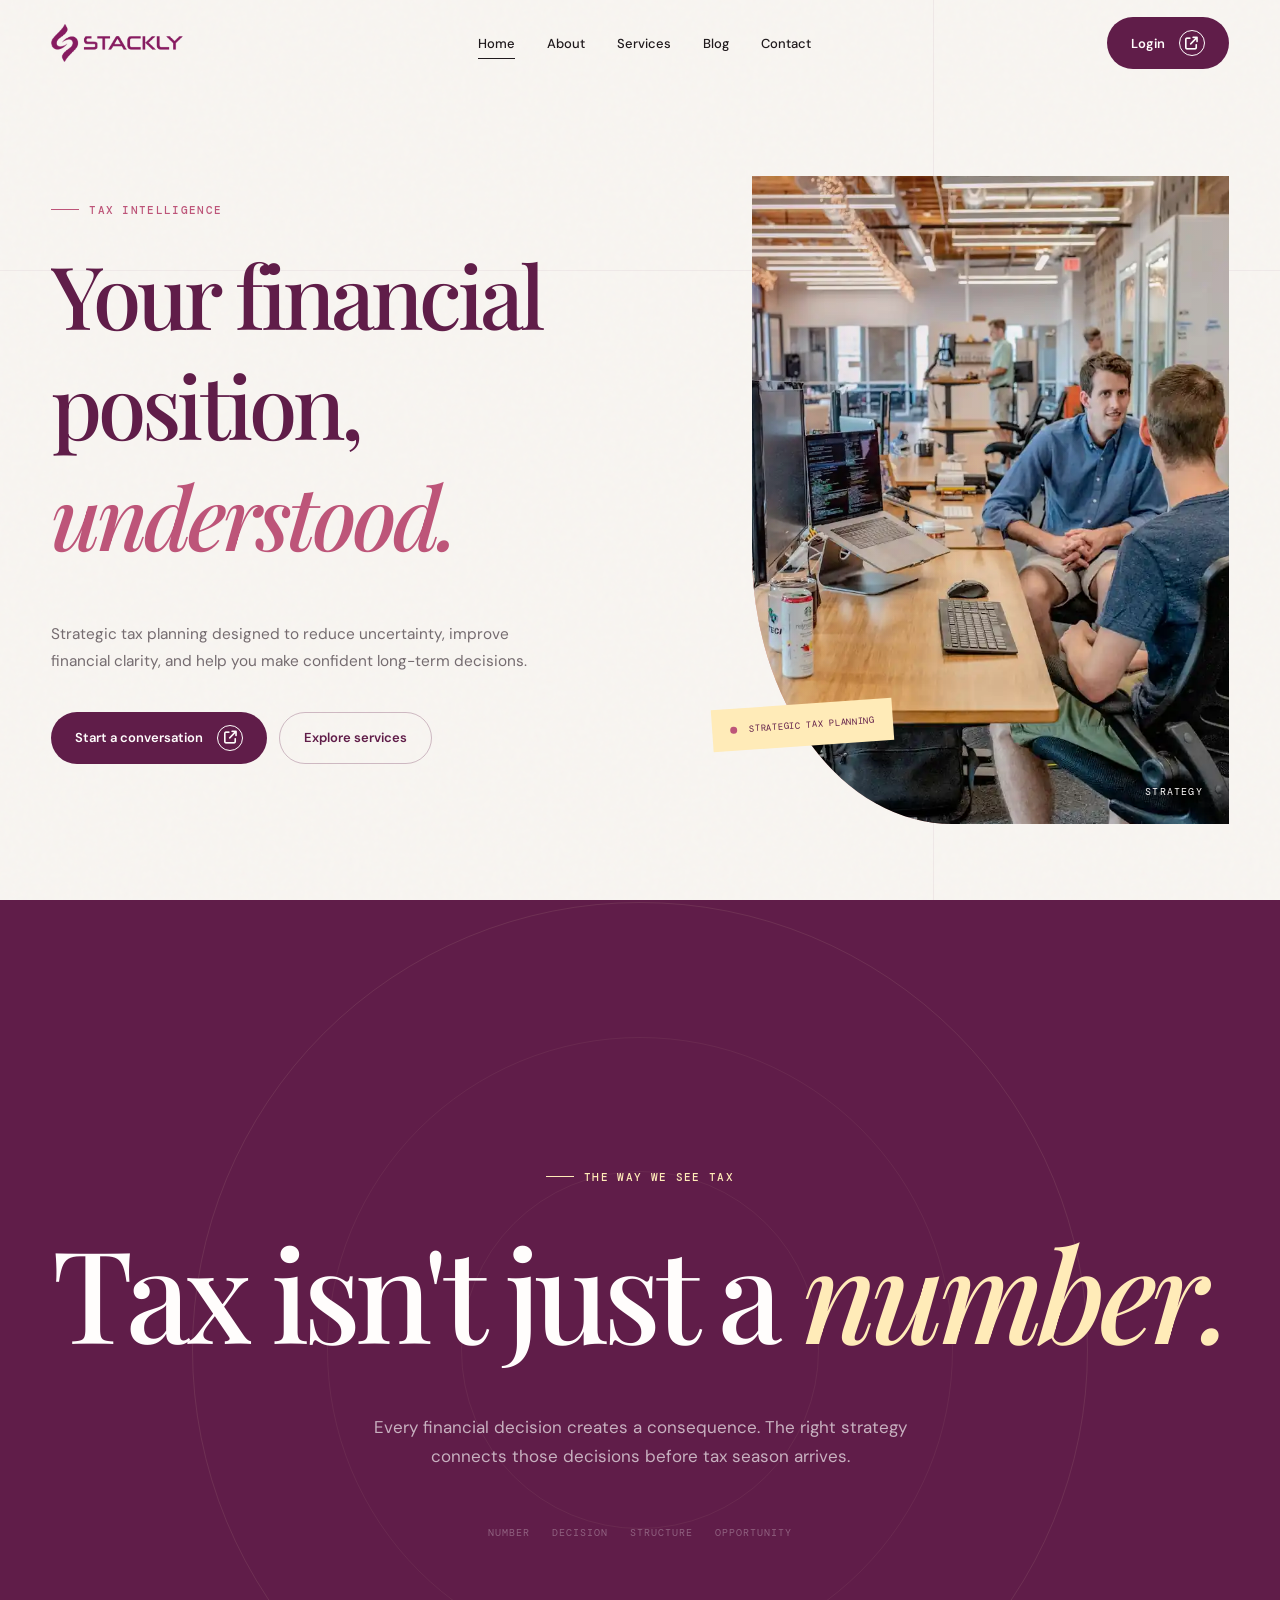
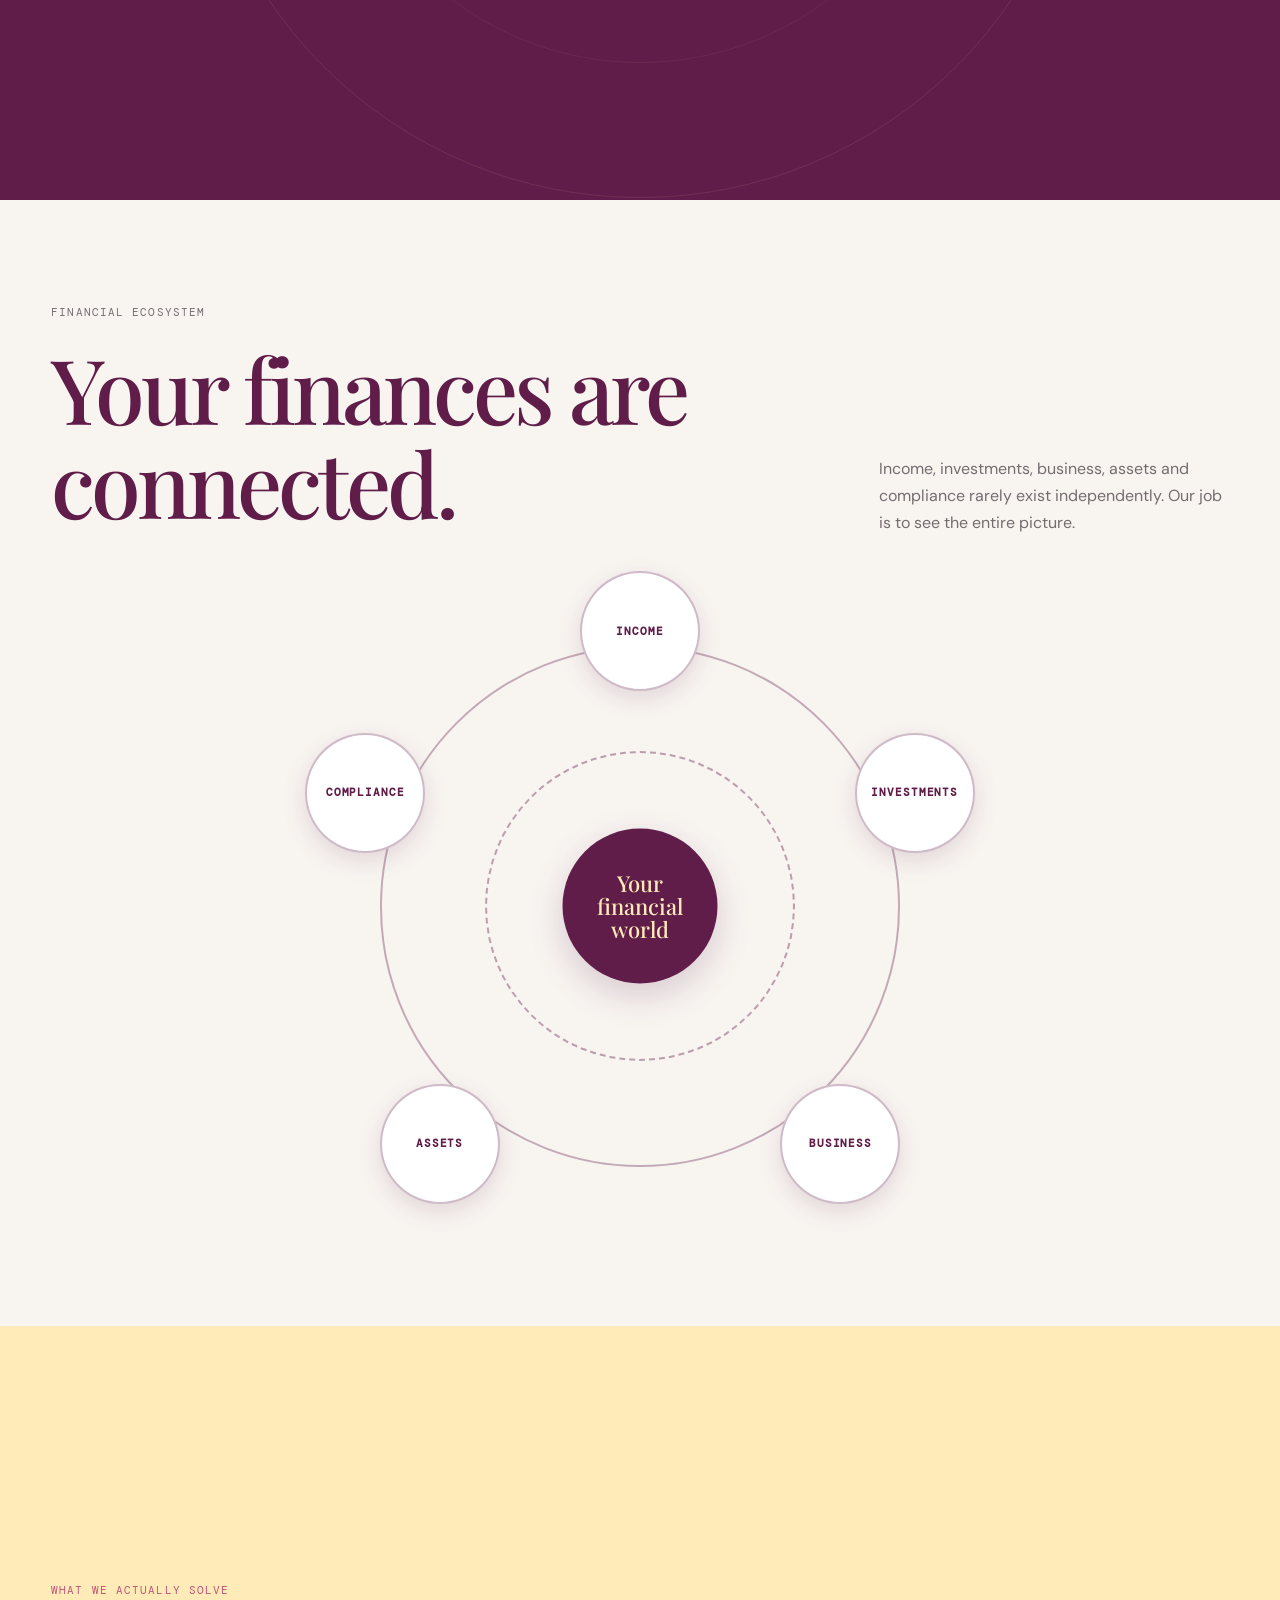
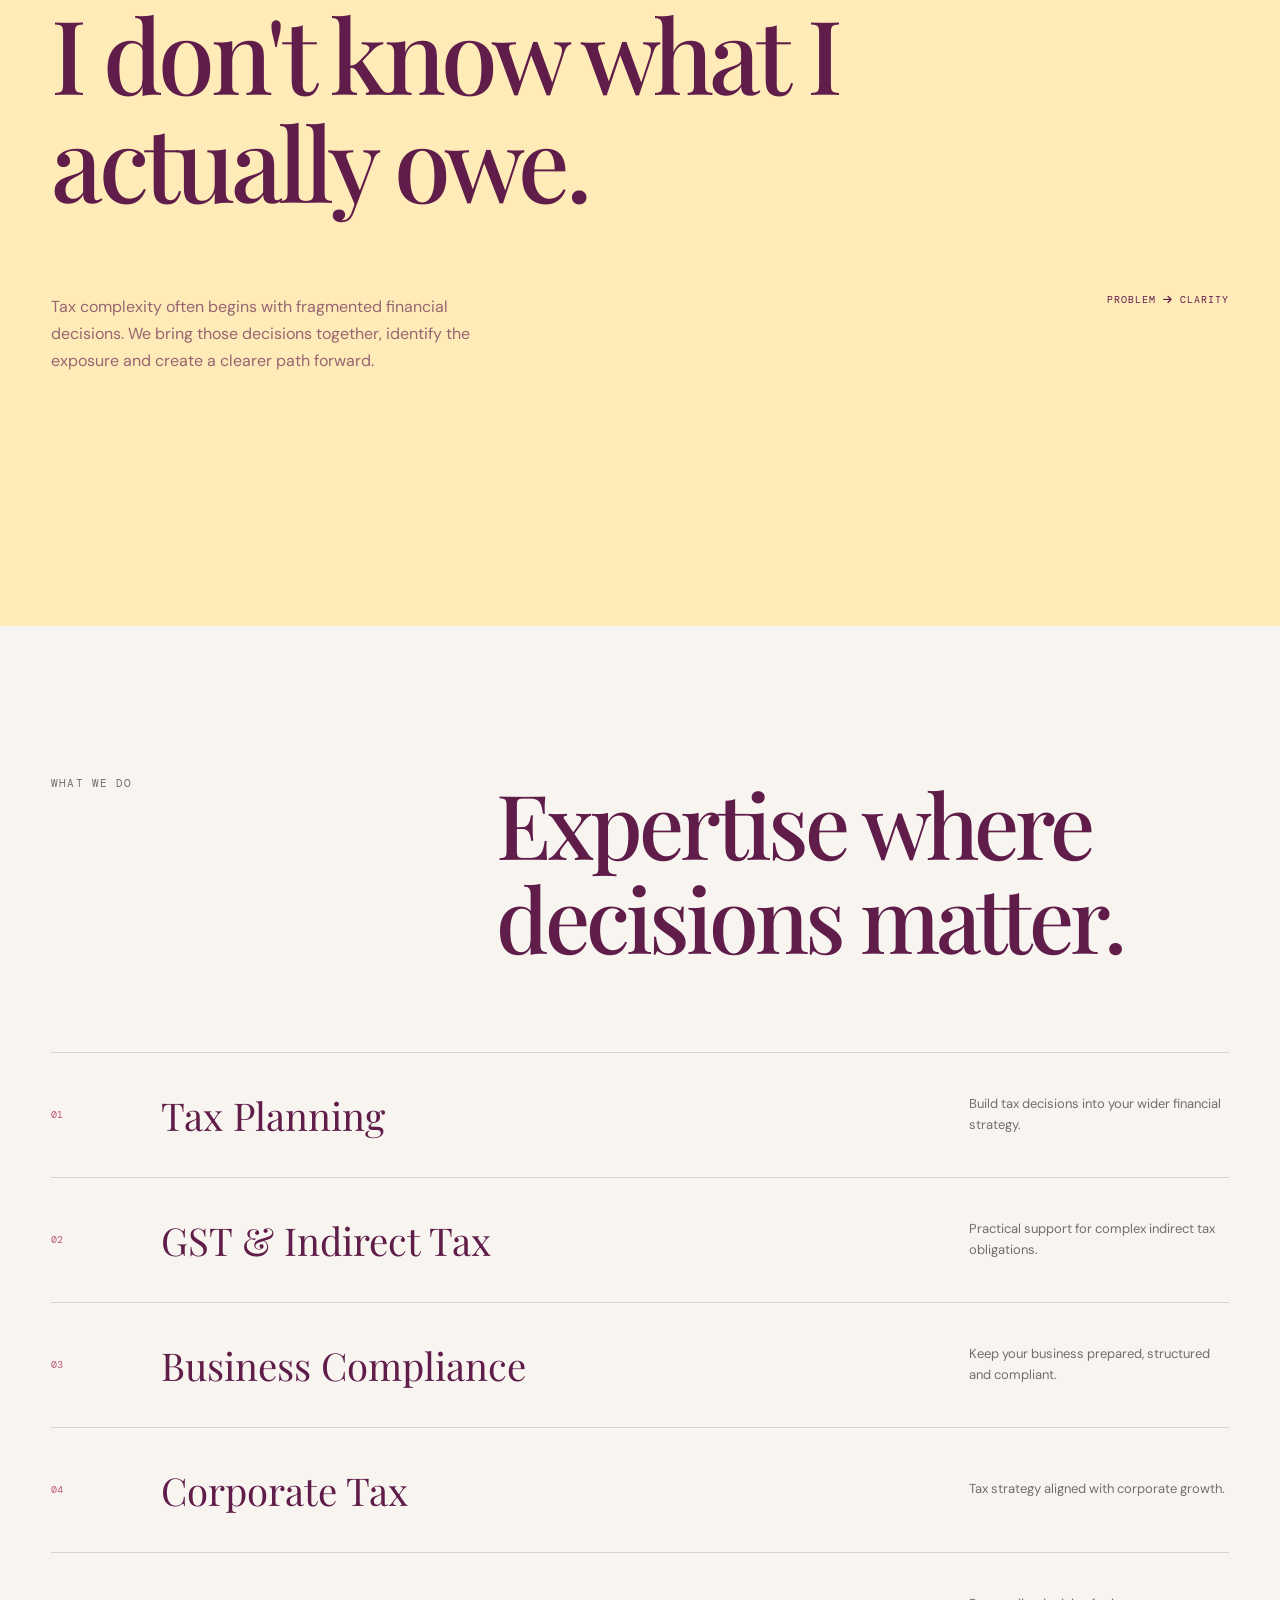
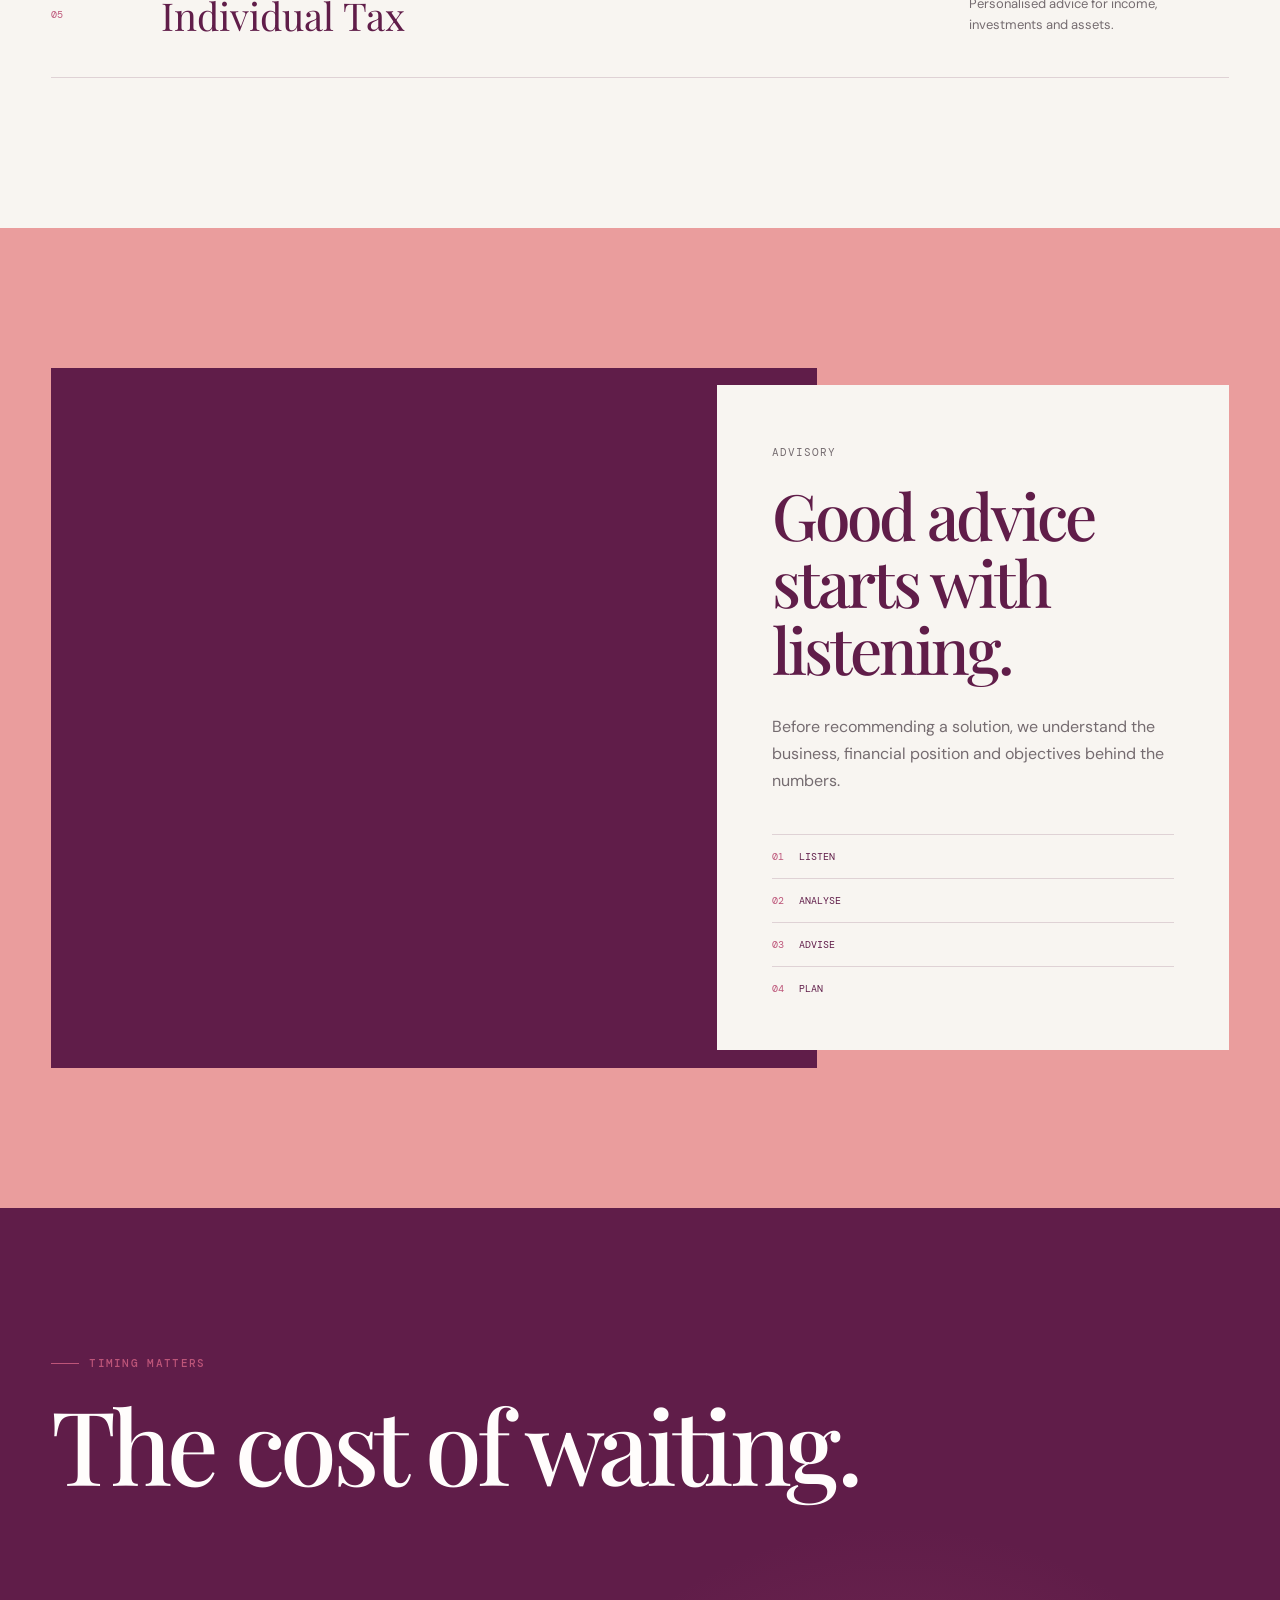
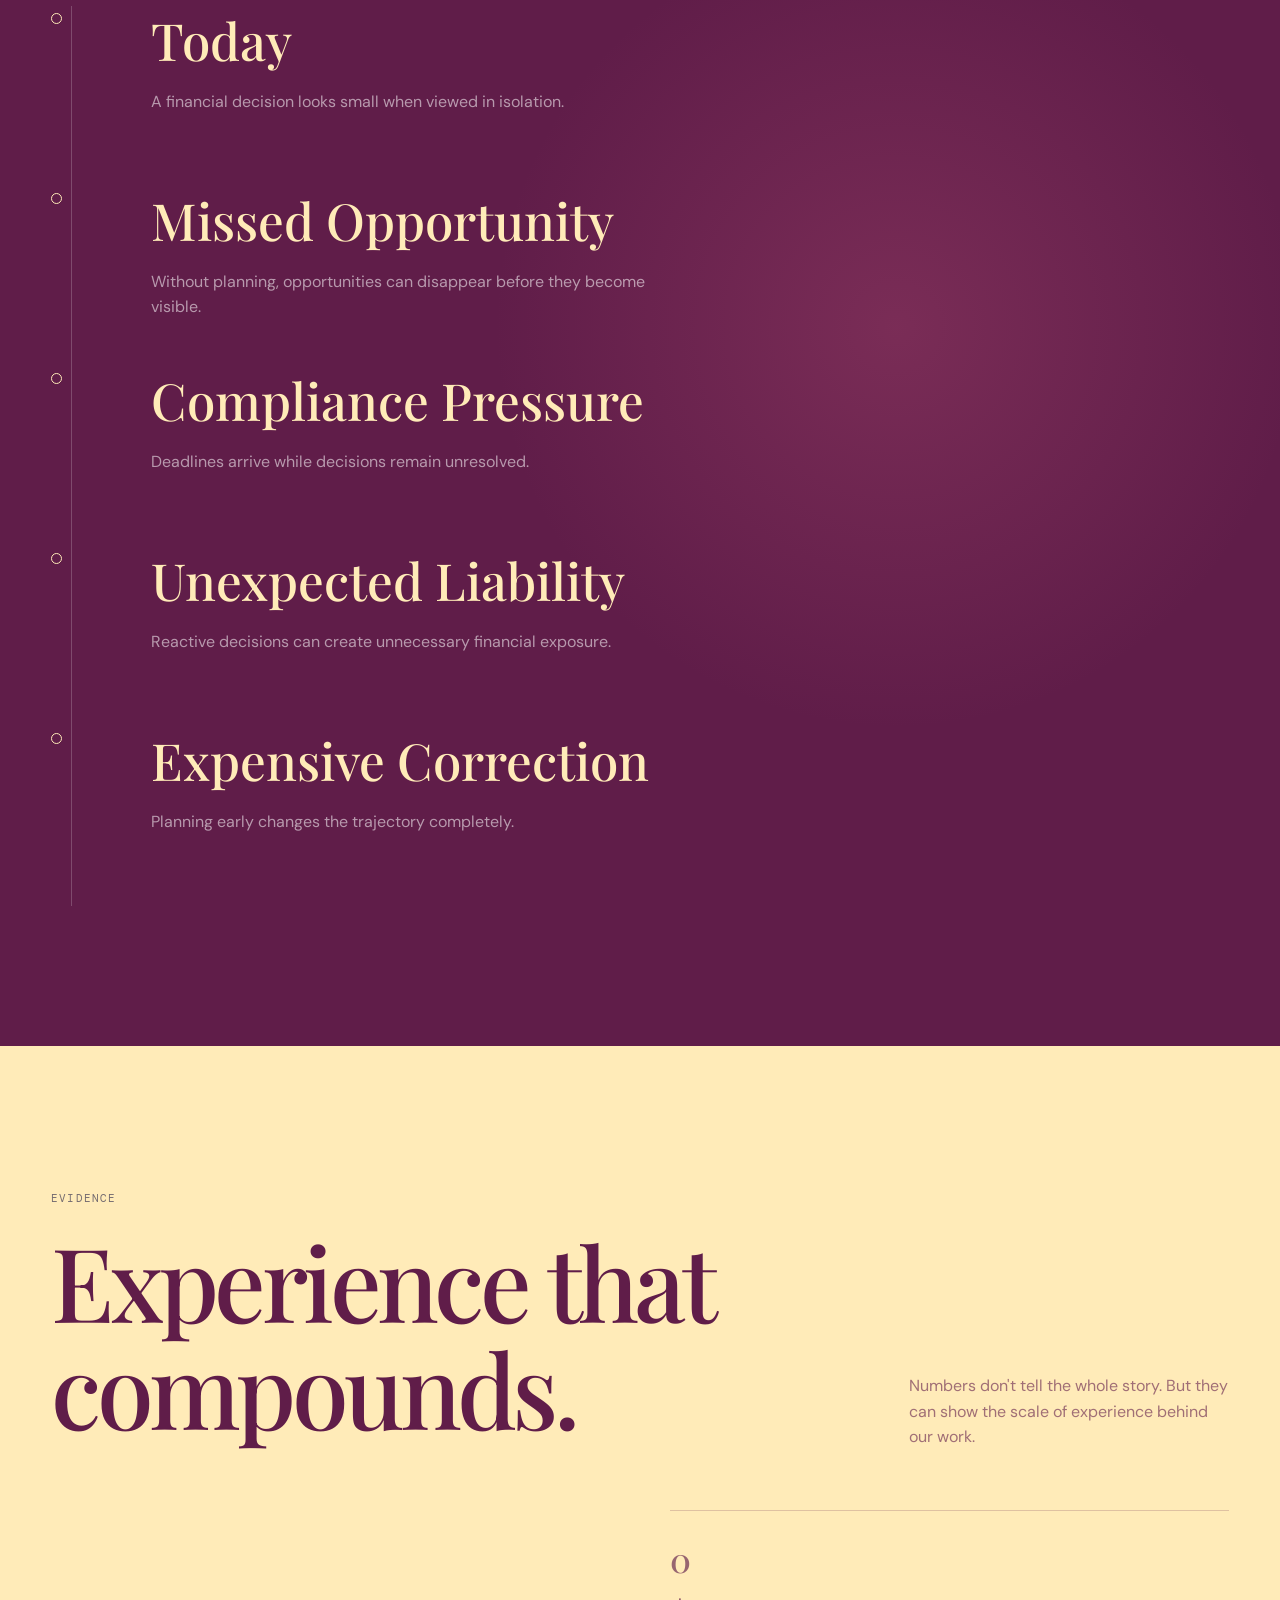
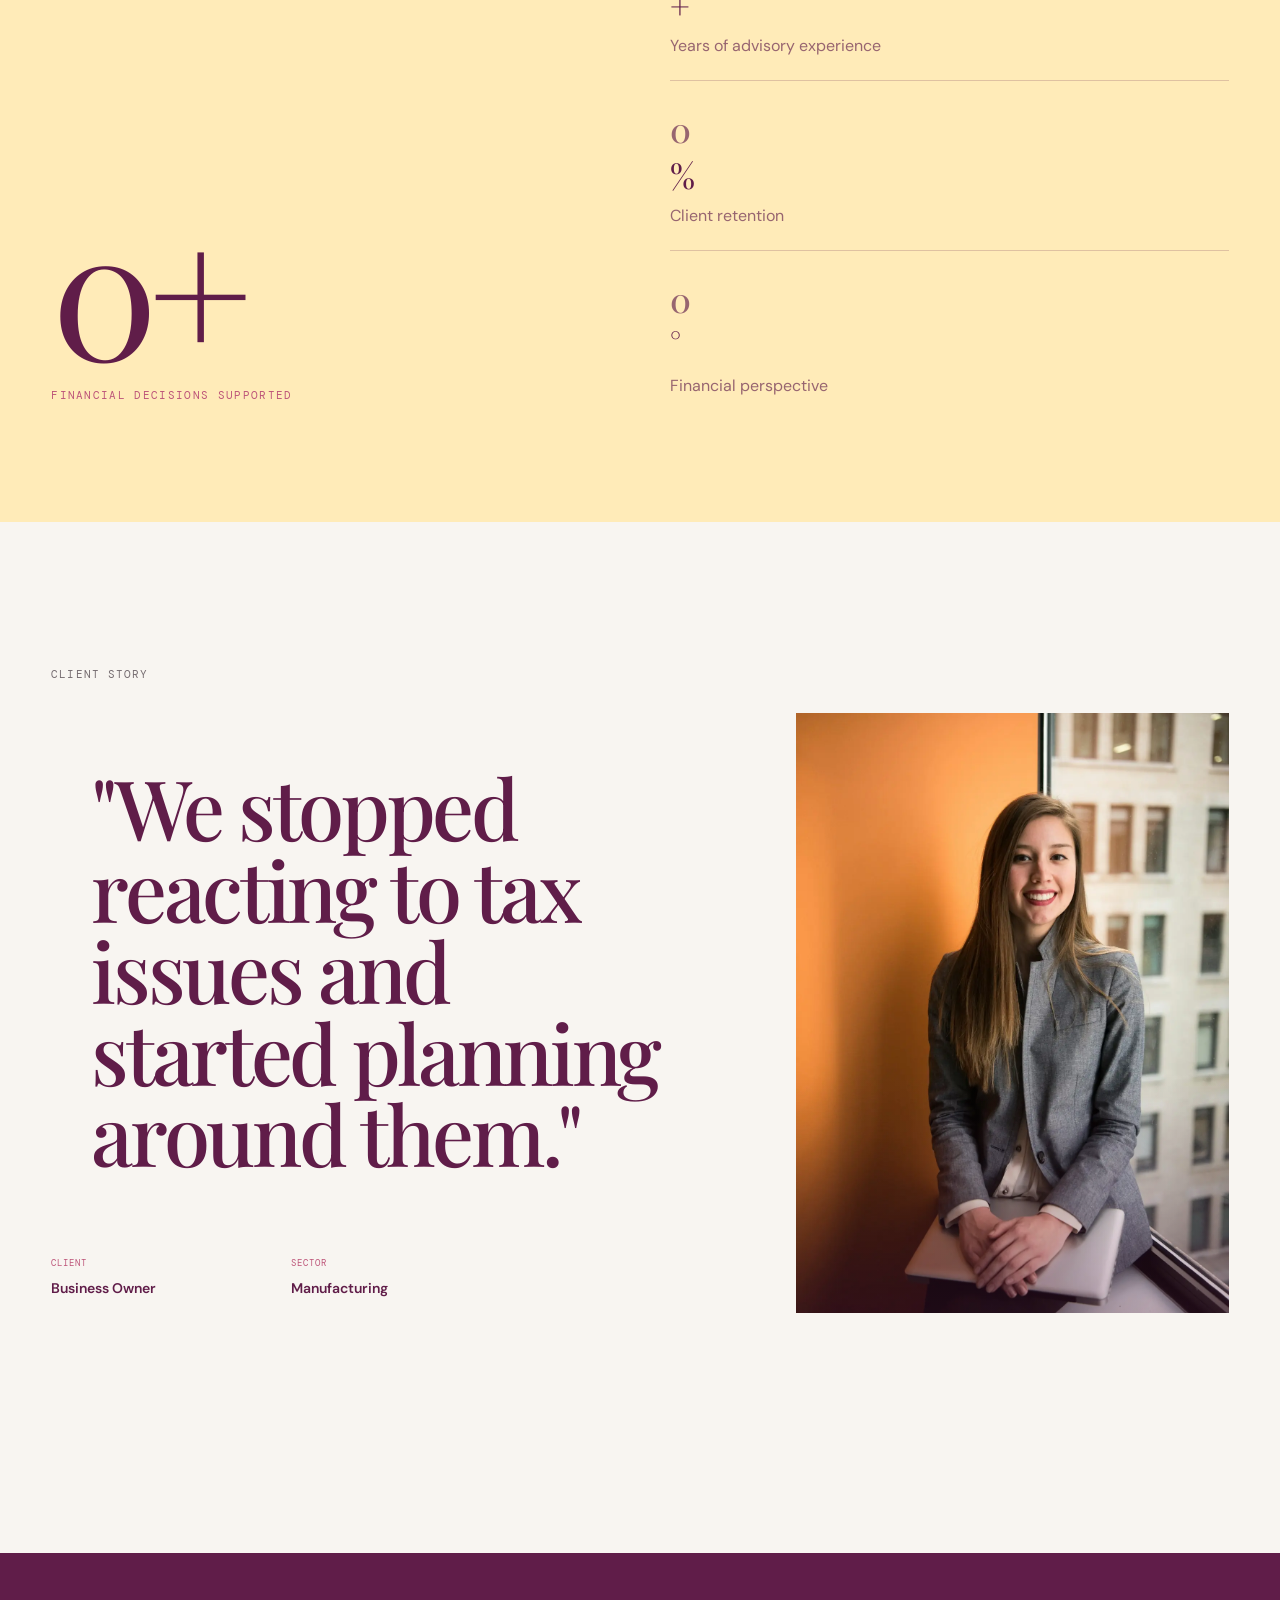
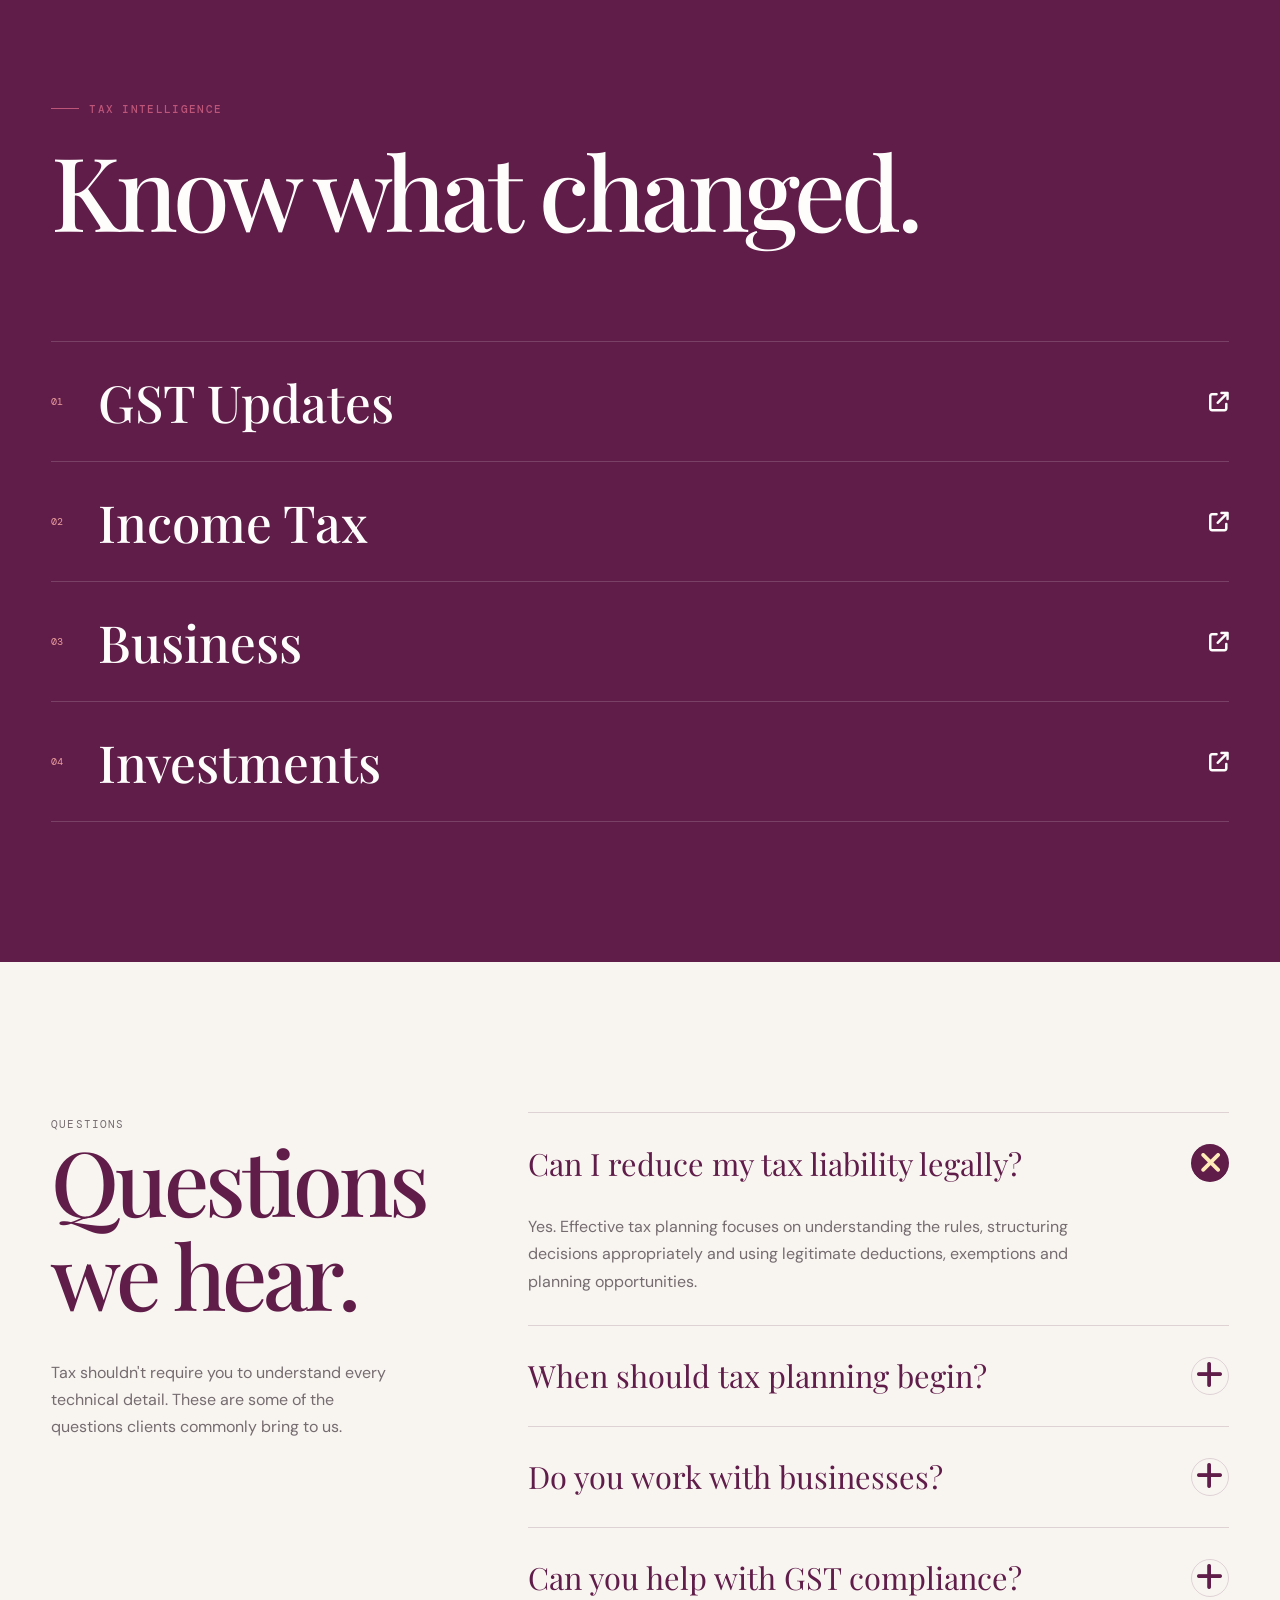
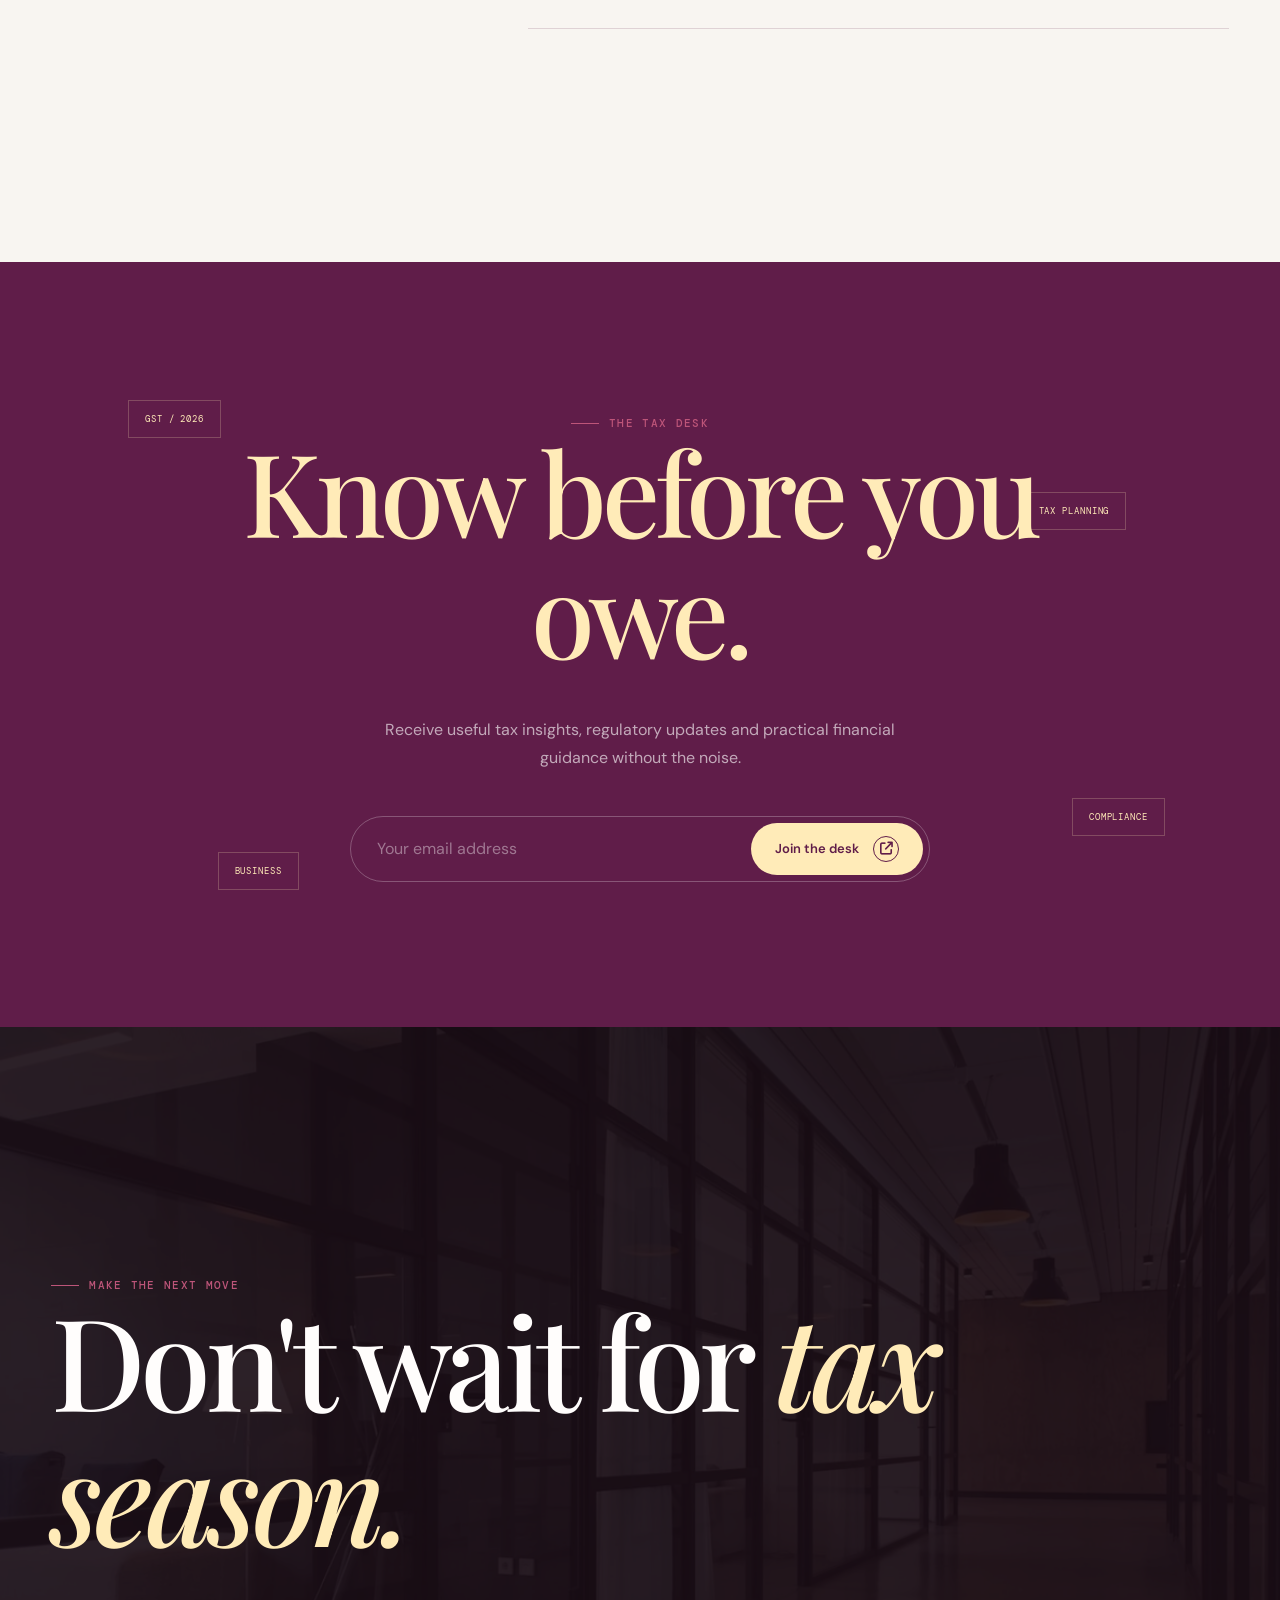
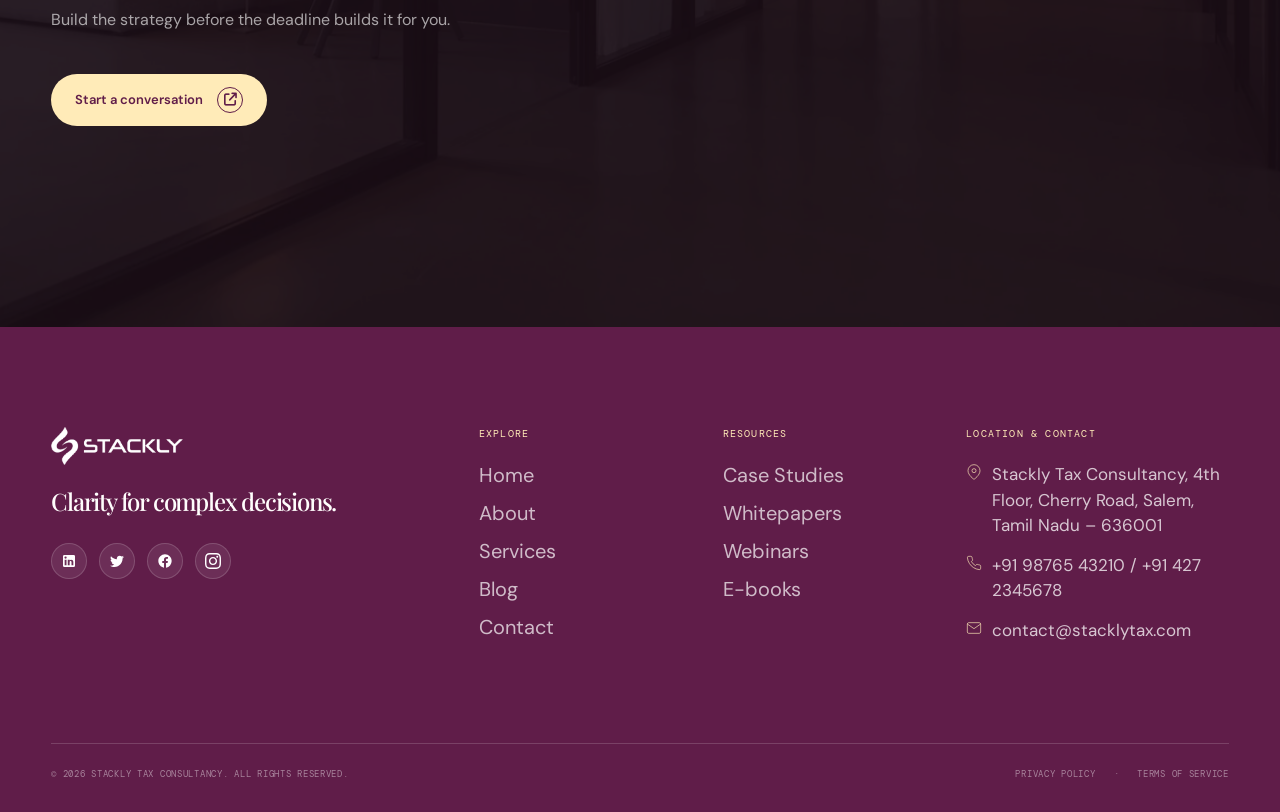
==== commit 5368ceac: "first commit" ====
--- a/index.html
+++ b/index.html
@@ -22,6 +22,14 @@
 </head>
 
 <body>
+
+    <!-- =========================================================
+         PRELOADER
+    ========================================================== -->
+    <div id="global-preloader" class="global-preloader">
+        <div class="preloader-spinner"></div>
+        <div class="preloader-text">Stackly</div>
+    </div>
 
     <!-- =====================================================
          HEADER
@@ -1436,21 +1444,25 @@
                 <div>
 
                     <div class="footer-column-title">
-                        Connect
+                        Resources
                     </div>
 
                     <div class="footer-links">
 
                         <a href="404.html">
-                            Contact
+                            Case Studies
                         </a>
 
                         <a href="404.html">
-                            Client Login
+                            Whitepapers
                         </a>
 
                         <a href="404.html">
-                            Create Account
+                            Webinars
+                        </a>
+
+                        <a href="404.html">
+                            E-books
                         </a>
 
                     </div>
@@ -1515,9 +1527,10 @@
         src="https://cdnjs.cloudflare.com/ajax/libs/gsap/3.12.5/gsap.min.js"
     ></script>
 
-    <script
-        src="https://cdnjs.cloudflare.com/ajax/libs/gsap/3.12.5/ScrollTrigger.min.js"
-    ></script>
+    <script src="https://cdnjs.cloudflare.com/ajax/libs/gsap/3.12.5/ScrollTrigger.min.js"></script>
+
+    <!-- Preloader Script -->
+    <script src="./js/preloader.js"></script>
 
 
     <!-- =====================================================
--- a/global.css
+++ b/global.css
@@ -519,7 +519,7 @@
 
 .footer-links a {
     color: rgba(255, 255, 255, 0.7);
-    font-size: 13px;
+    font-size: 20px;
     transition: color 0.3s ease;
 }
 
@@ -564,7 +564,7 @@
     display: grid;
     gap: 14px;
     color: rgba(255, 255, 255, 0.75);
-    font-size: 12px;
+    font-size: 17px;
     line-height: 1.5;
 }
 
@@ -683,4 +683,59 @@
         animation-iteration-count: 1 !important;
         transition-duration: 0.01ms !important;
     }
+}
+
+/* =========================================================
+   PRELOADER
+   ========================================================= */
+
+.global-preloader {
+    position: fixed;
+    inset: 0;
+    z-index: 9999;
+    background: var(--color-paper);
+    display: flex;
+    flex-direction: column;
+    justify-content: center;
+    align-items: center;
+    gap: 16px;
+    transition: opacity 0.5s ease, visibility 0.5s ease;
+}
+
+.global-preloader.fade-out {
+    opacity: 0;
+    visibility: hidden;
+}
+
+.preloader-spinner {
+    width: 40px;
+    height: 40px;
+    border: 3px solid var(--color-line);
+    border-top-color: var(--color-primary);
+    border-radius: 50%;
+    animation: preloader-spin 1s linear infinite;
+}
+
+@keyframes preloader-spin {
+    to {
+        transform: rotate(360deg);
+    }
+}
+
+.preloader-text {
+    font-family: var(--font-display);
+    font-size: 24px;
+    font-weight: 500;
+    color: var(--color-primary);
+    letter-spacing: -0.02em;
+    animation: preloader-pulse 1.5s ease-in-out infinite;
+}
+
+@keyframes preloader-pulse {
+    0%, 100% {
+        opacity: 0.6;
+    }
+    50% {
+        opacity: 1;
+    }
 }
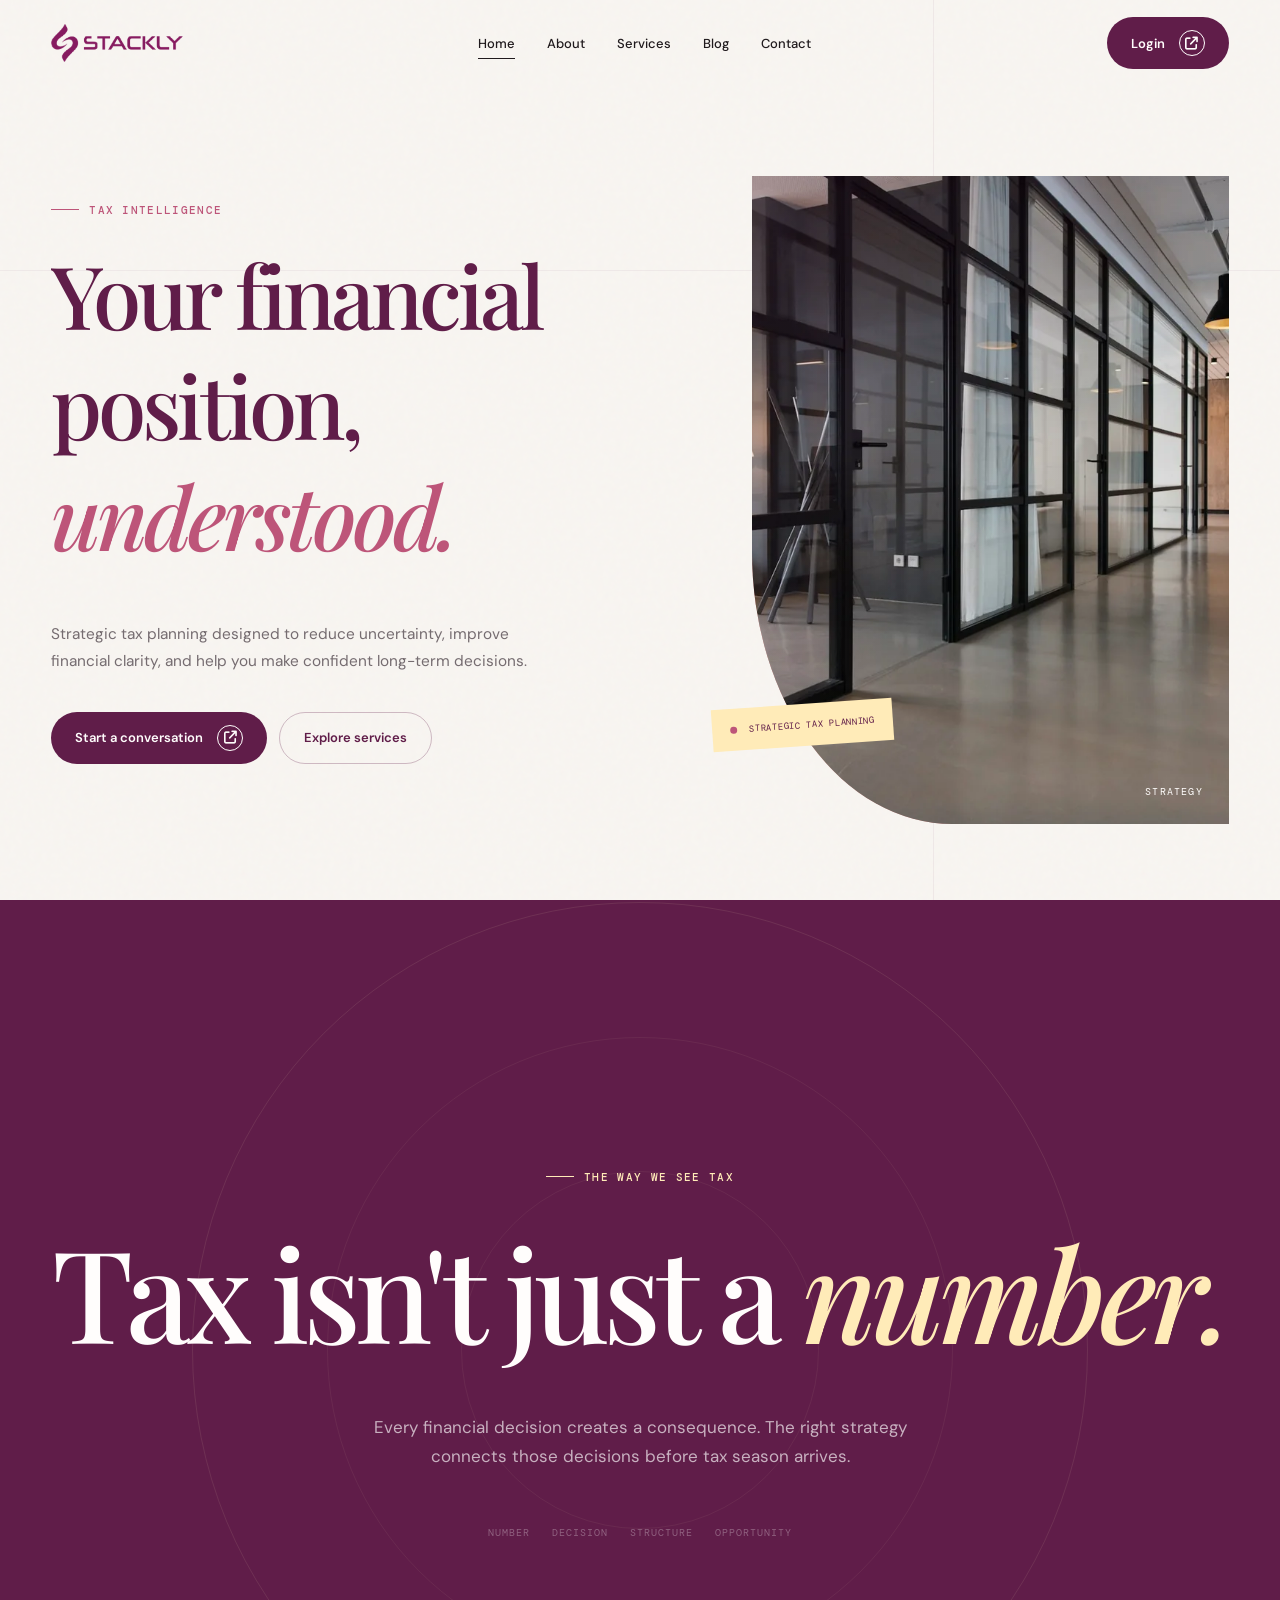
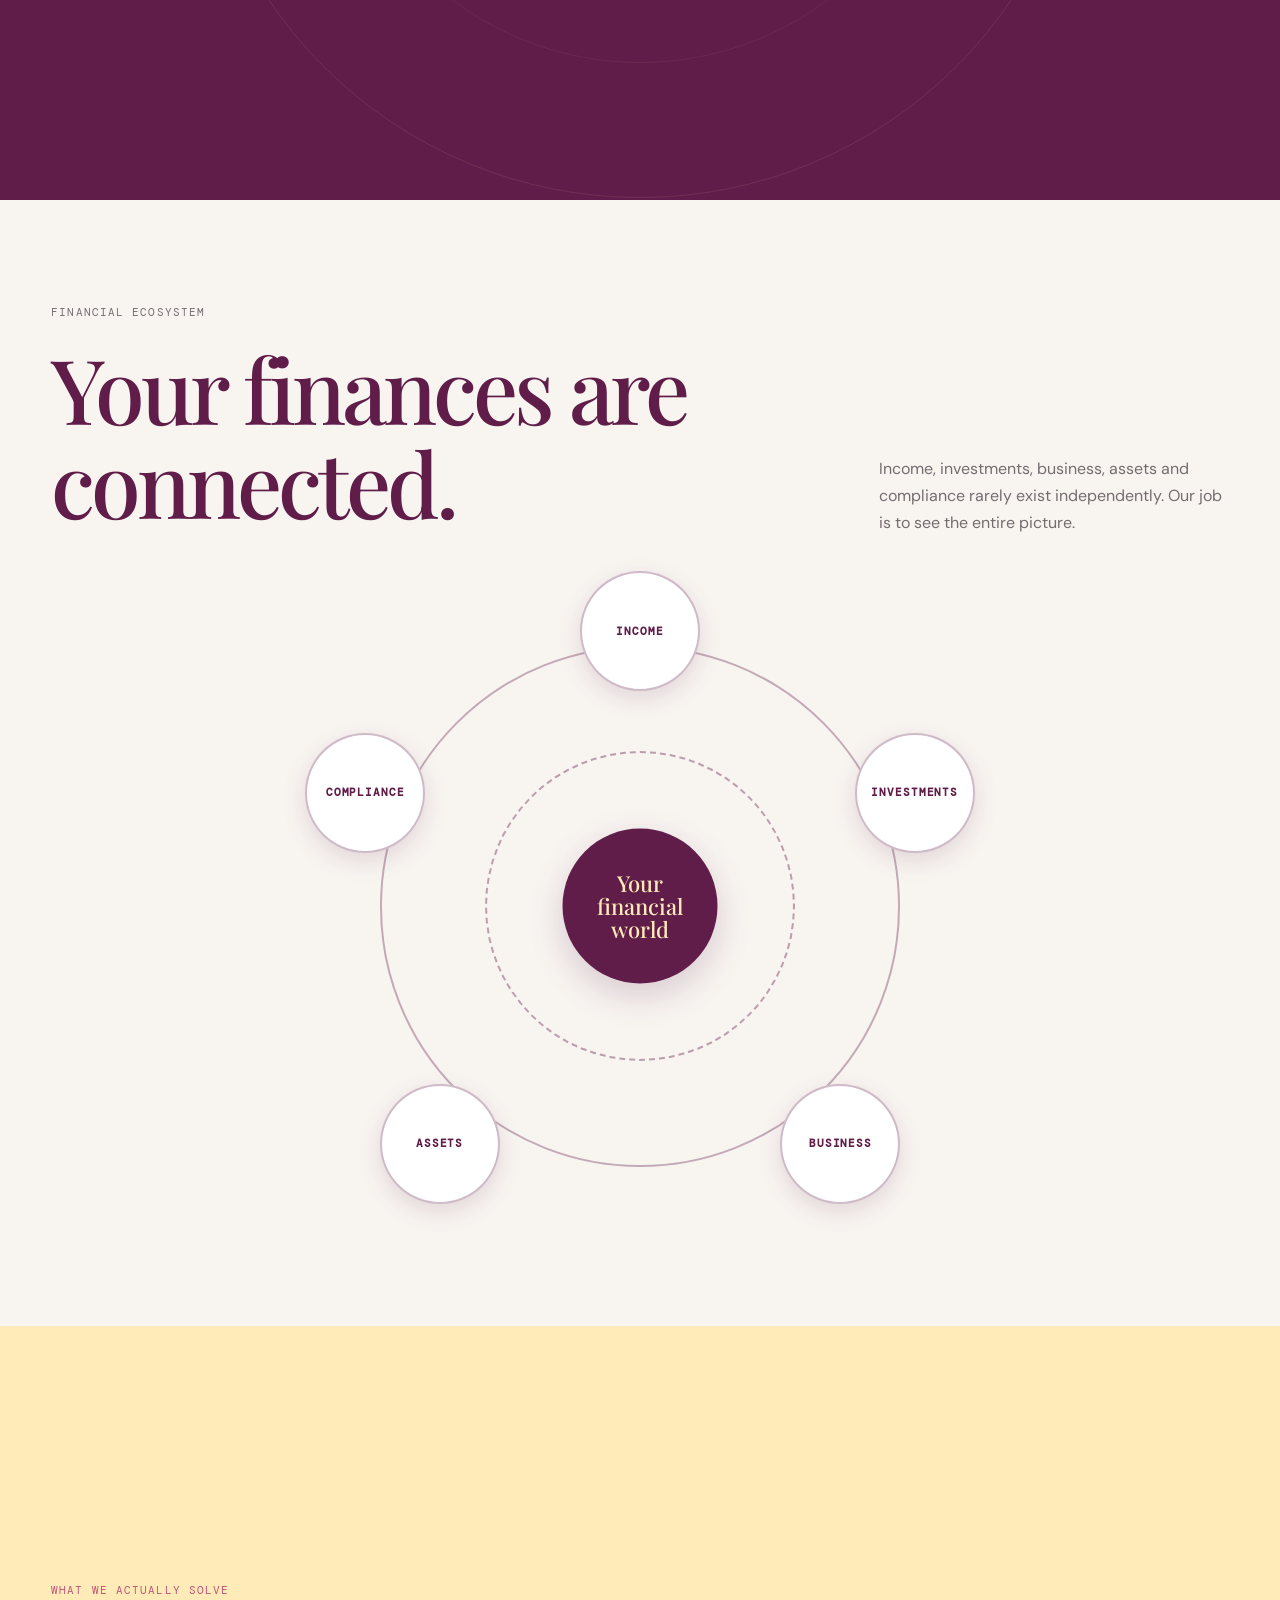
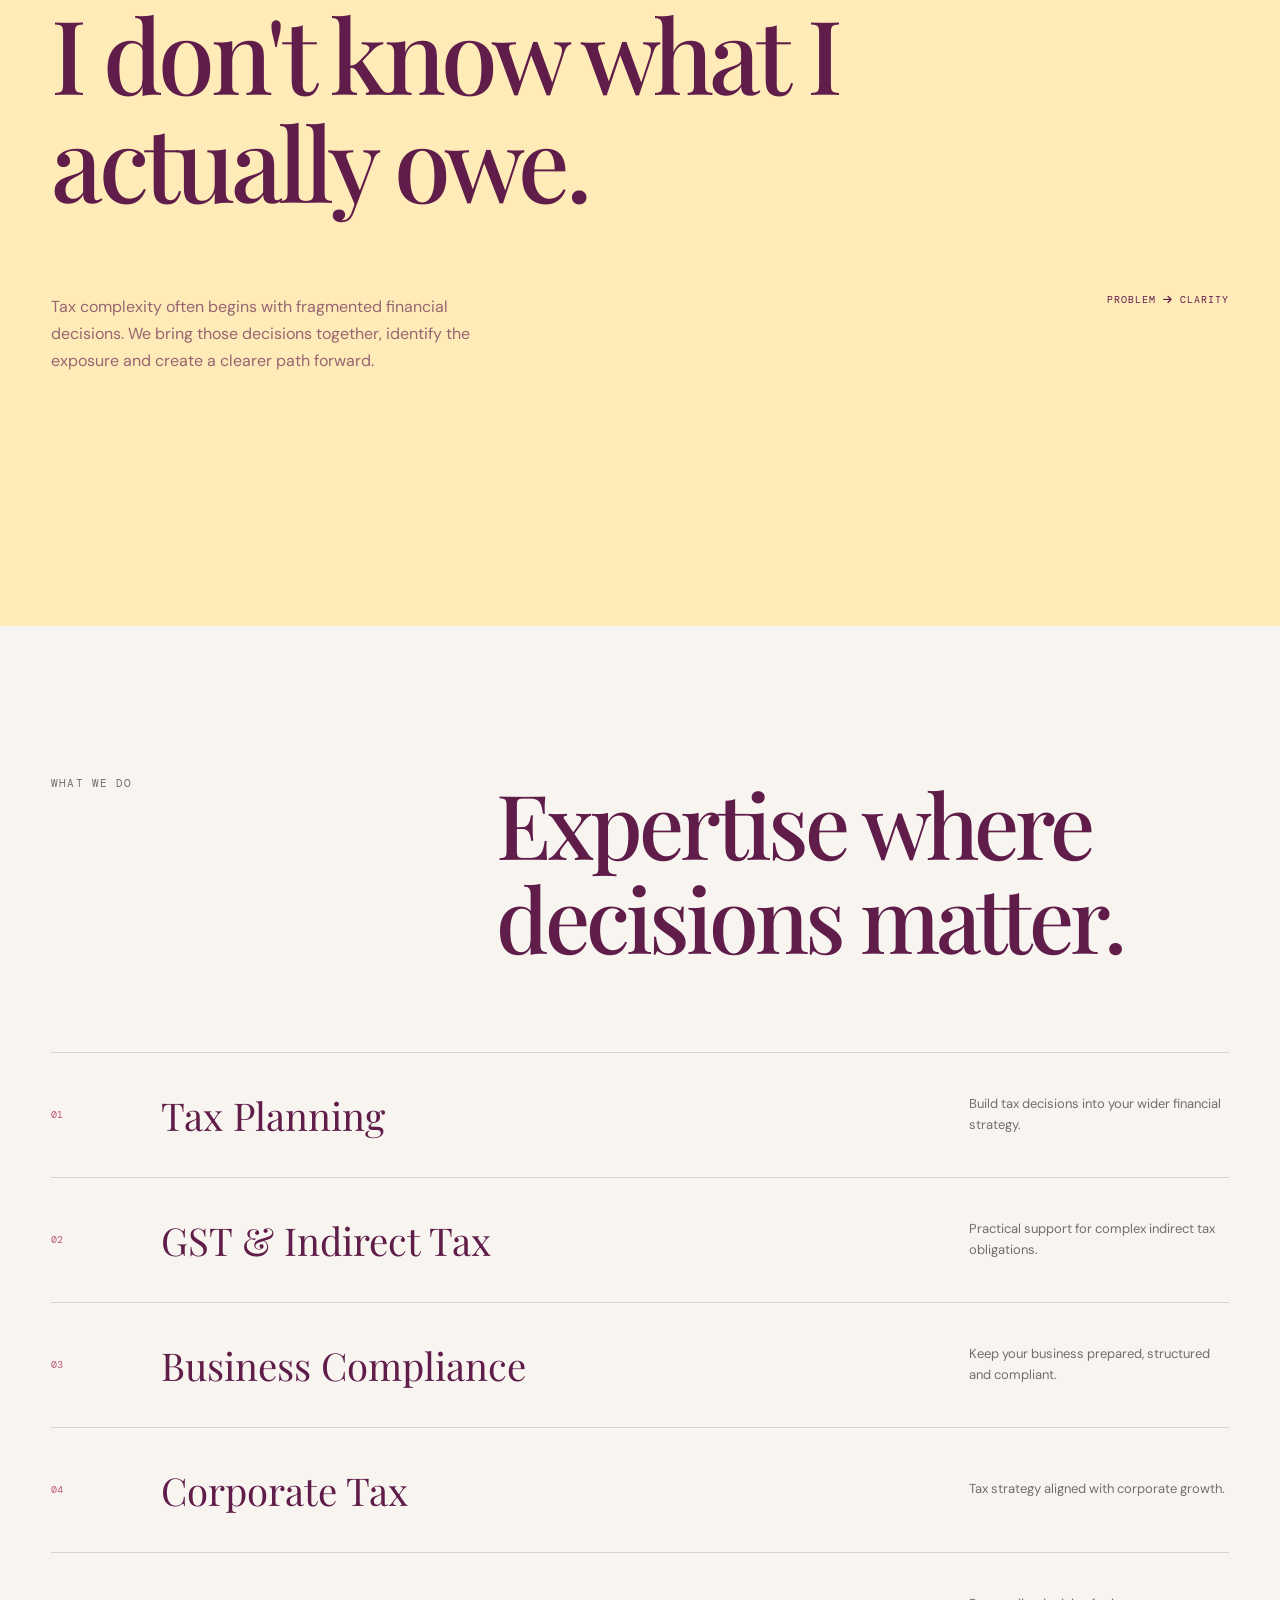
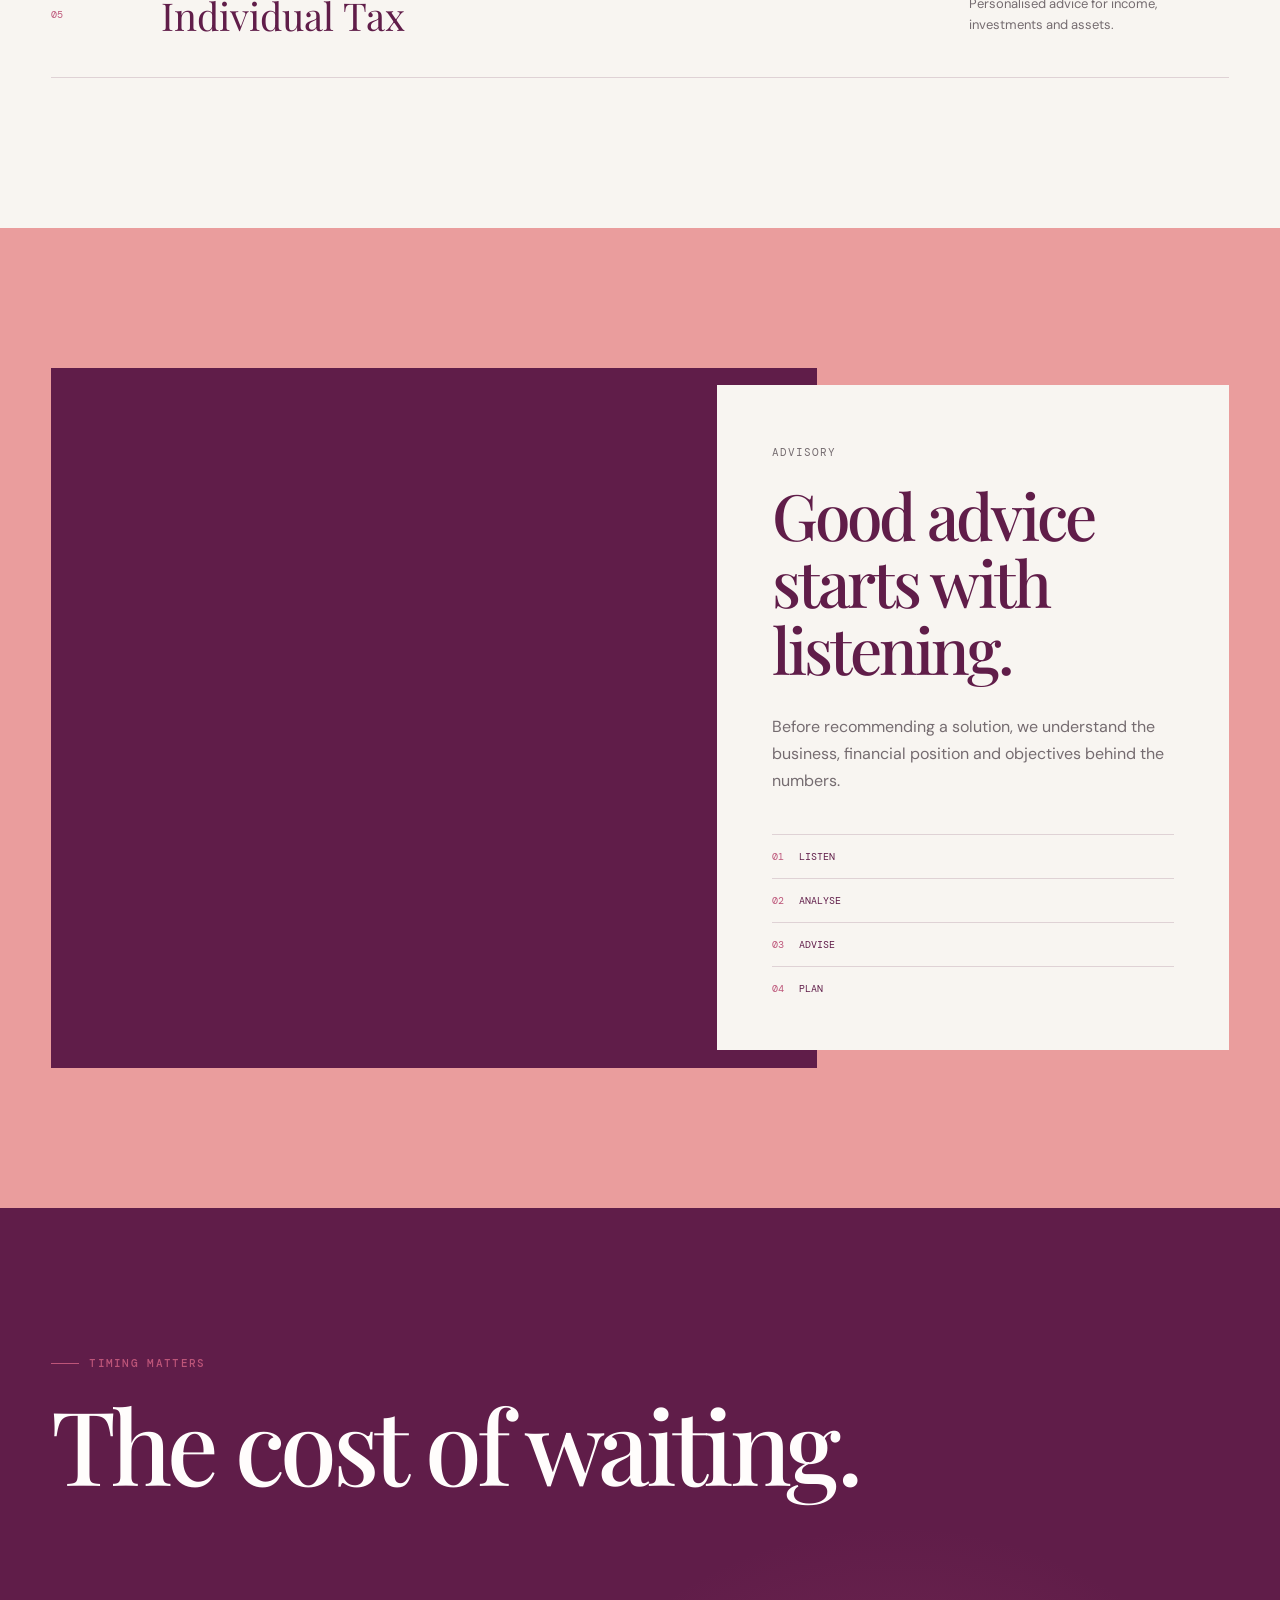
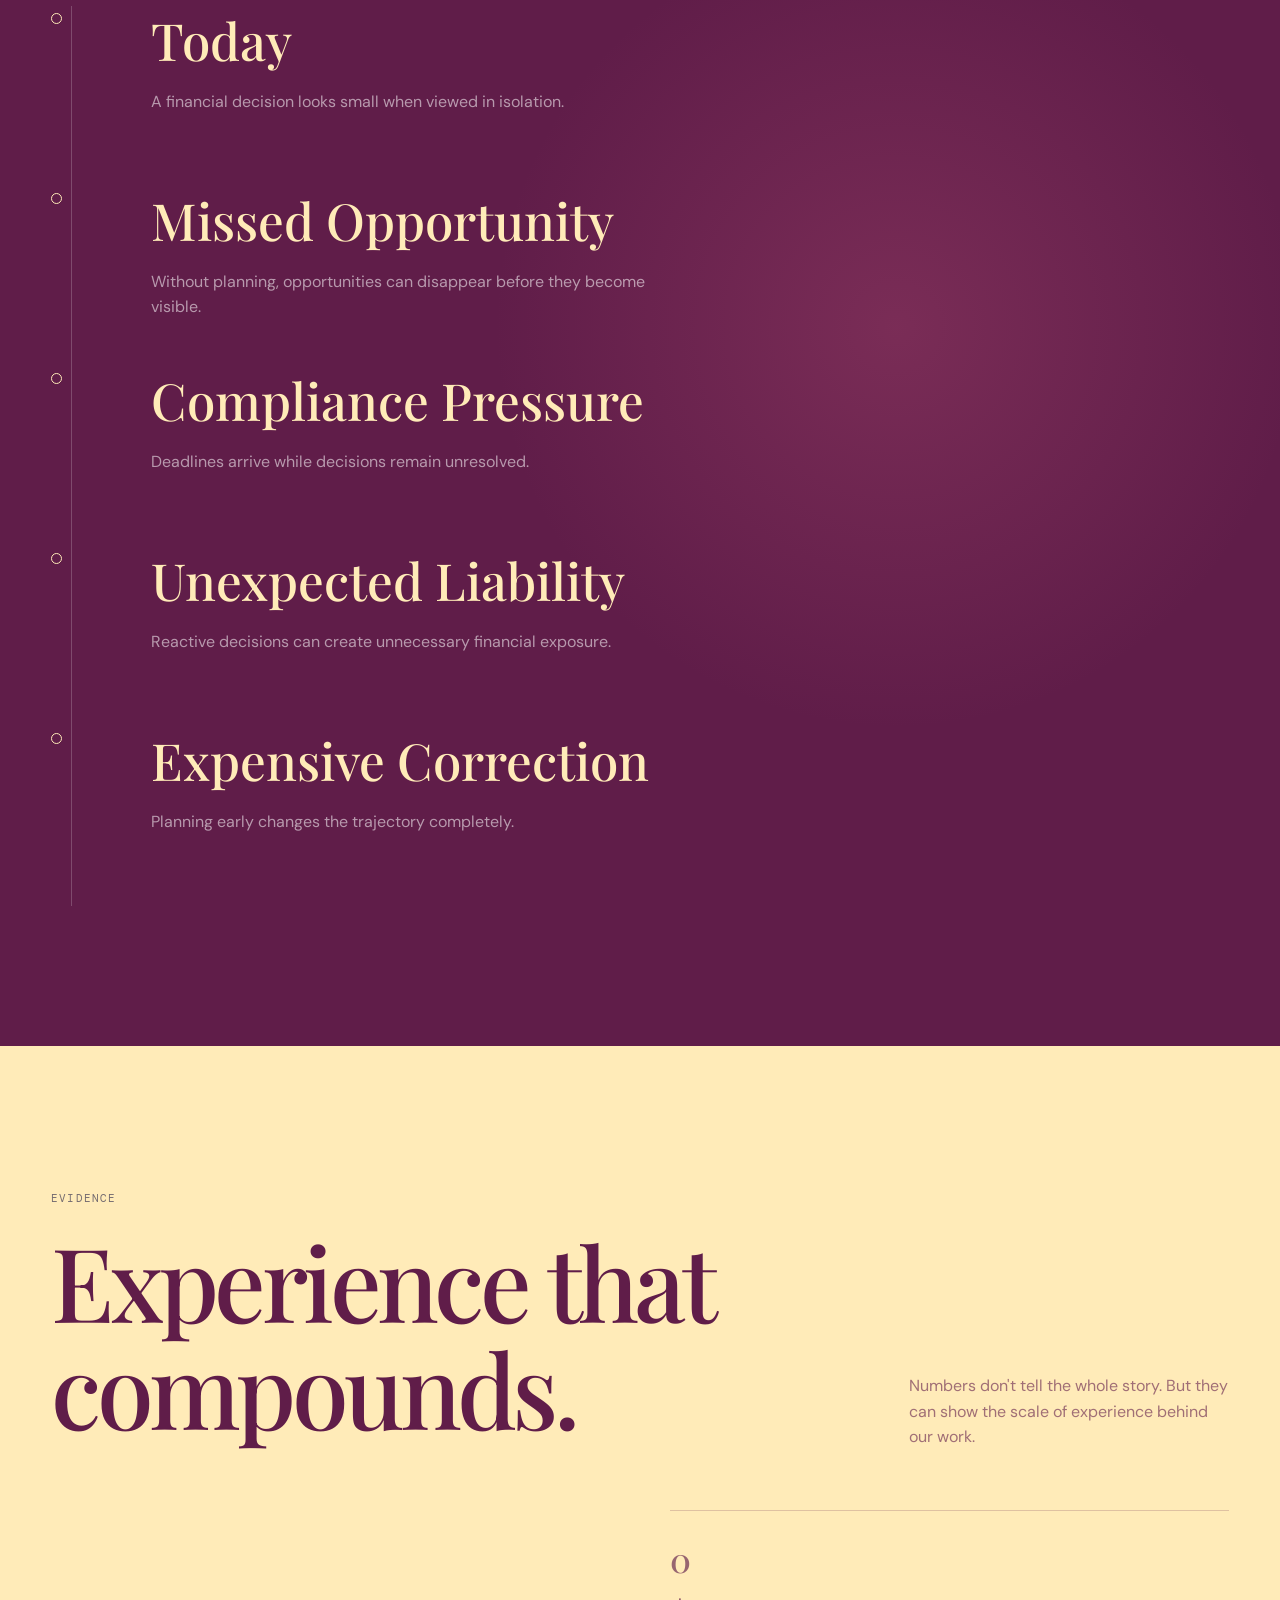
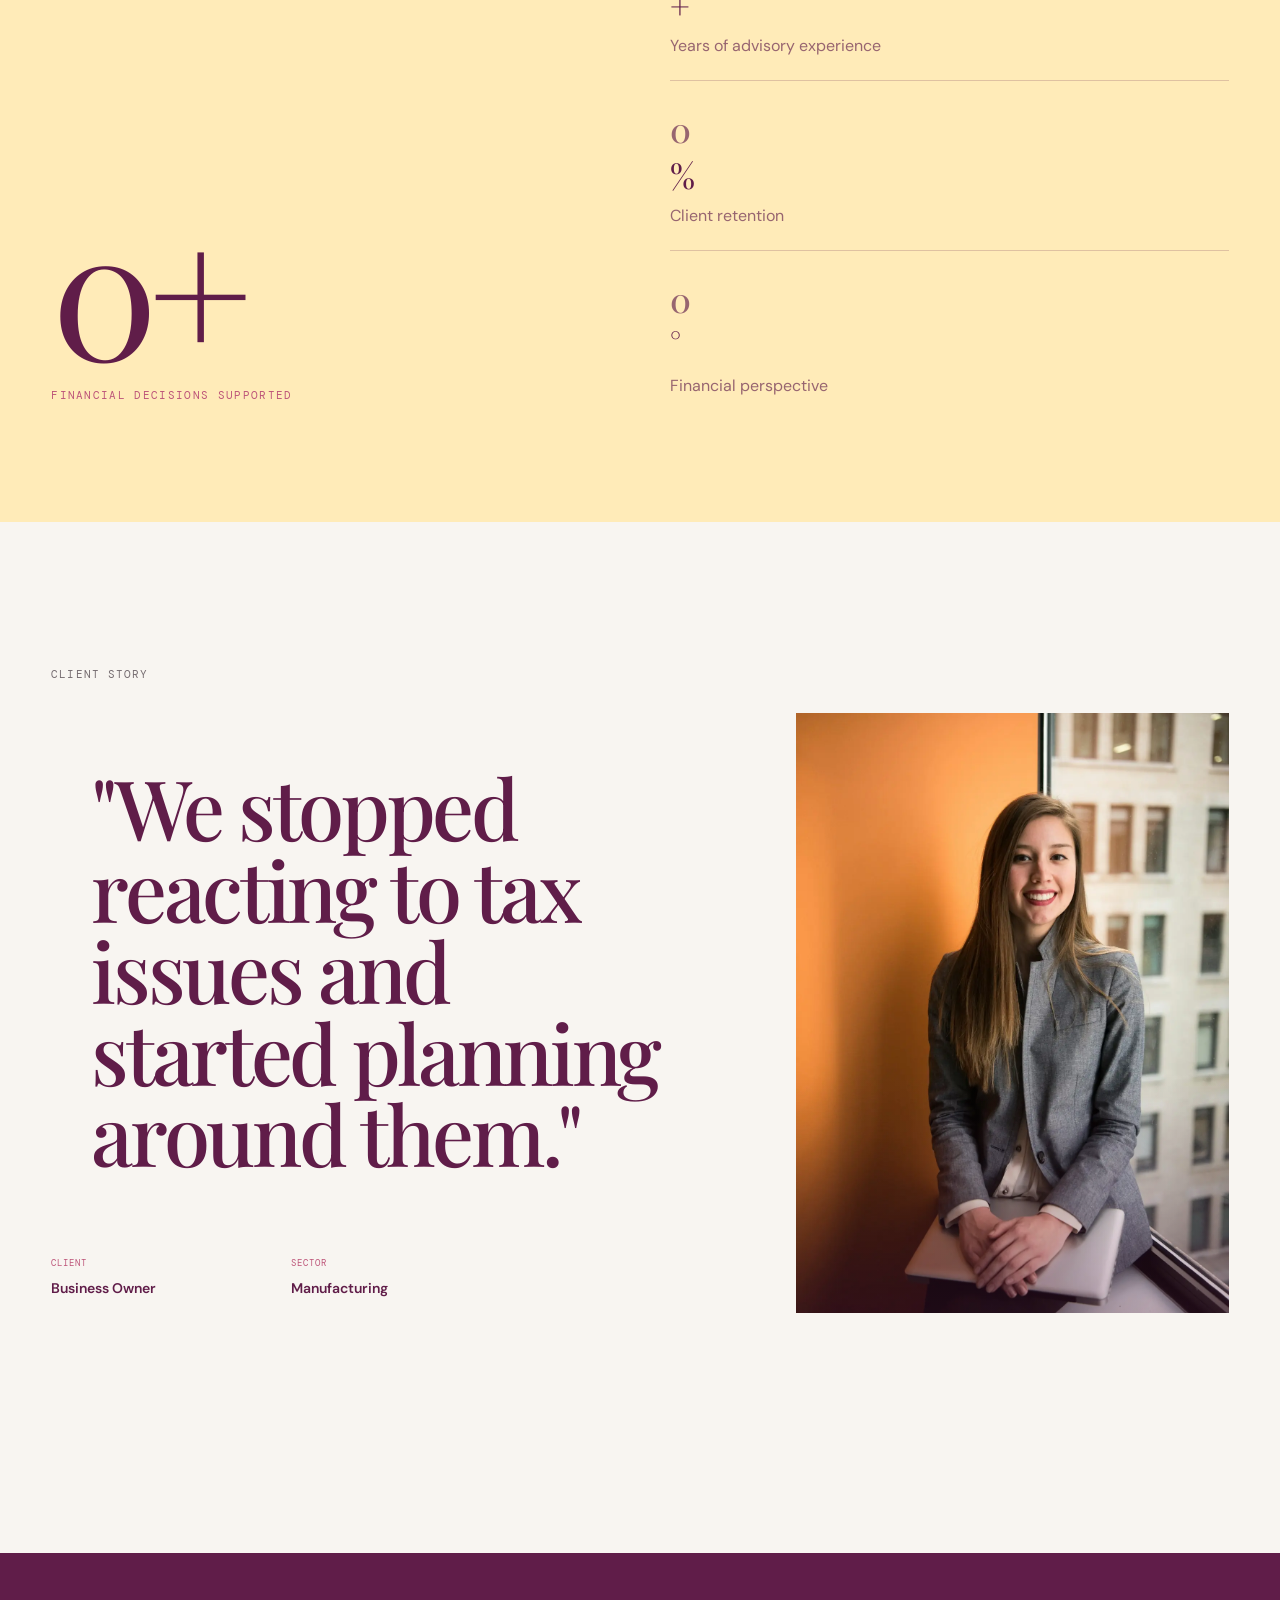
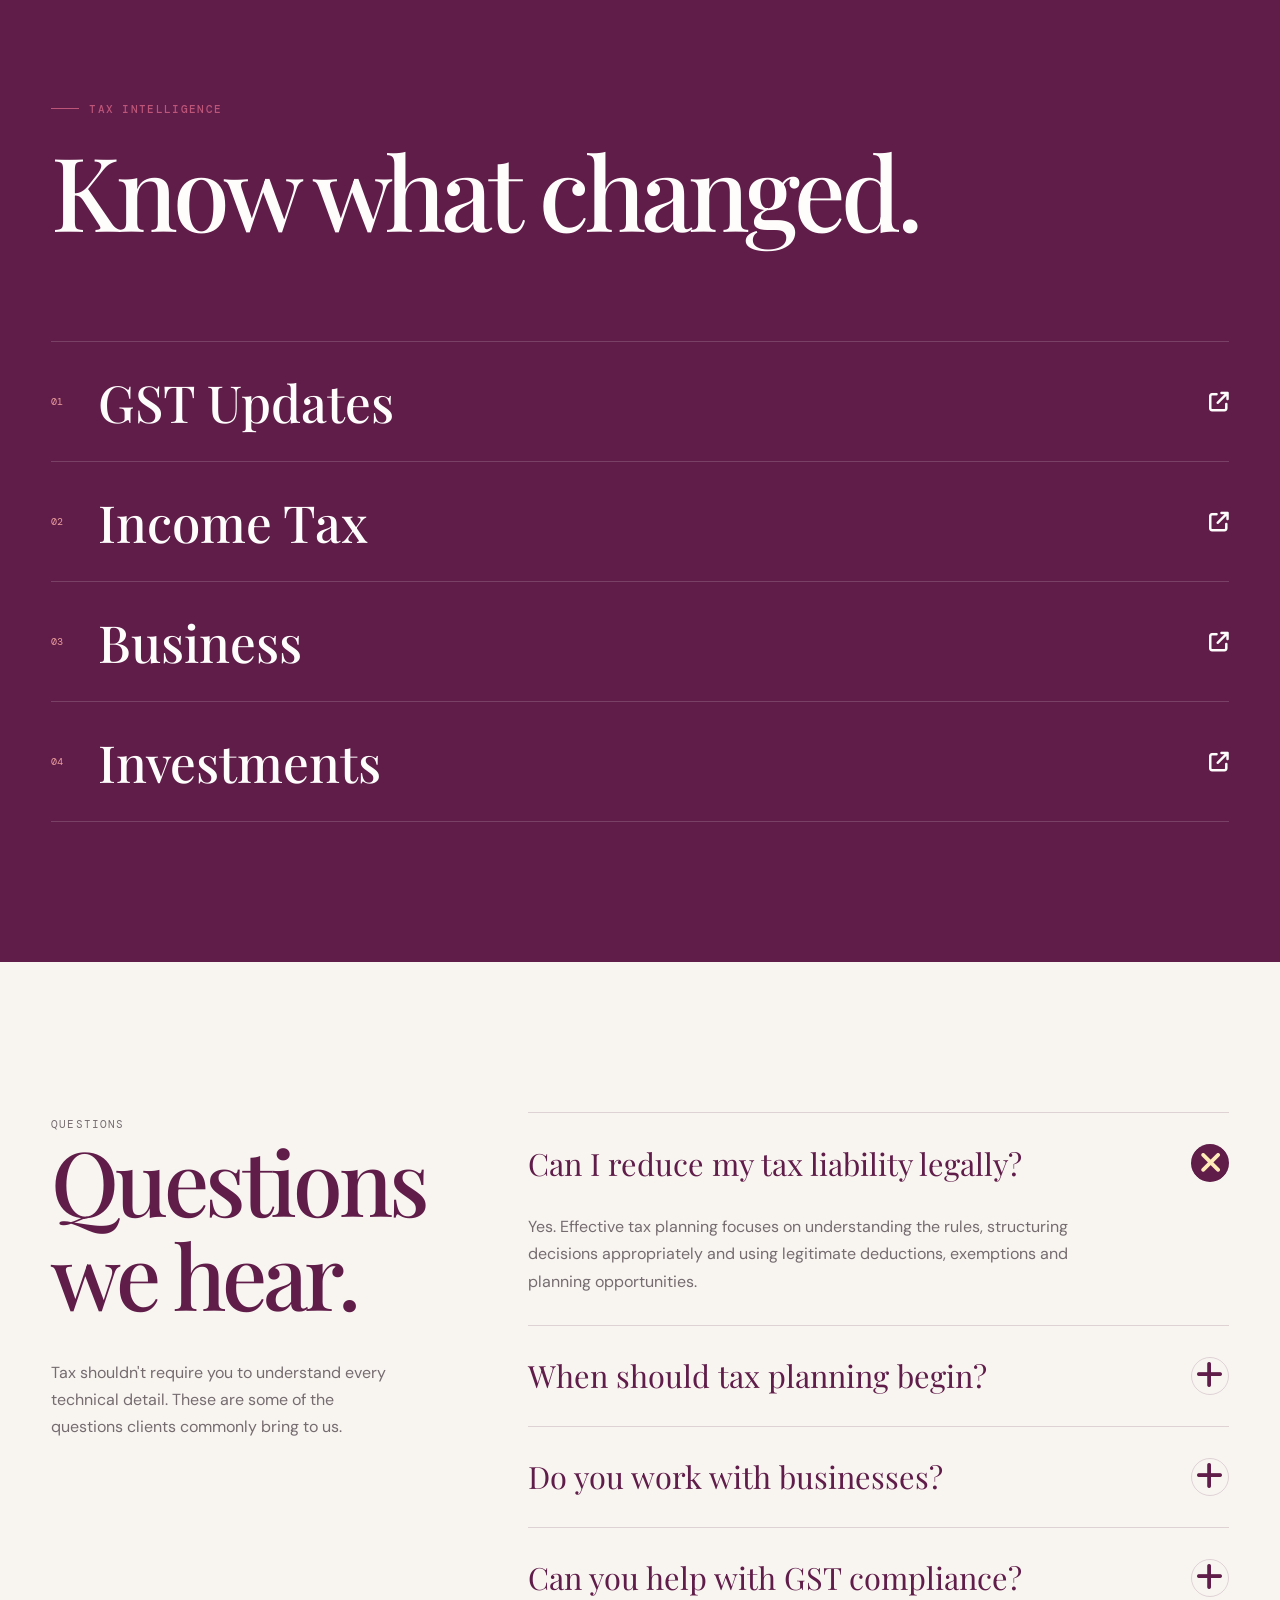
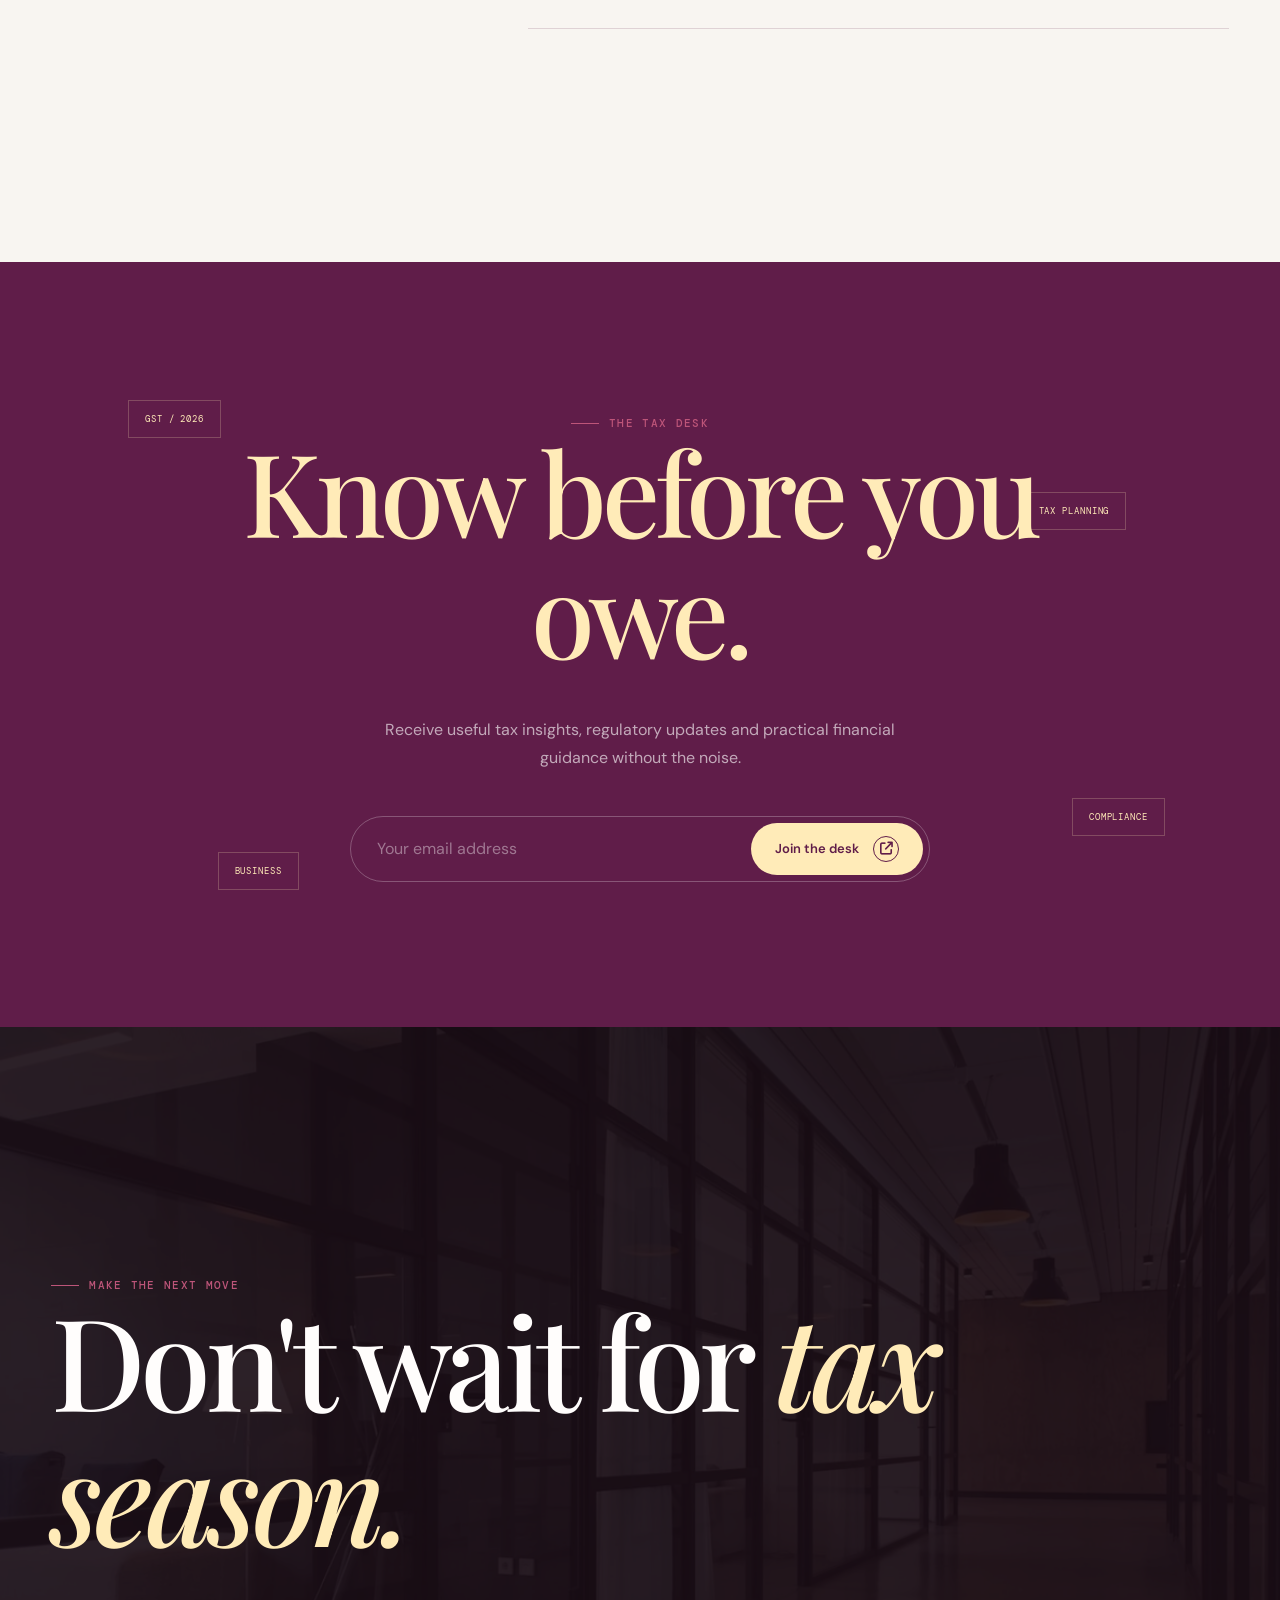
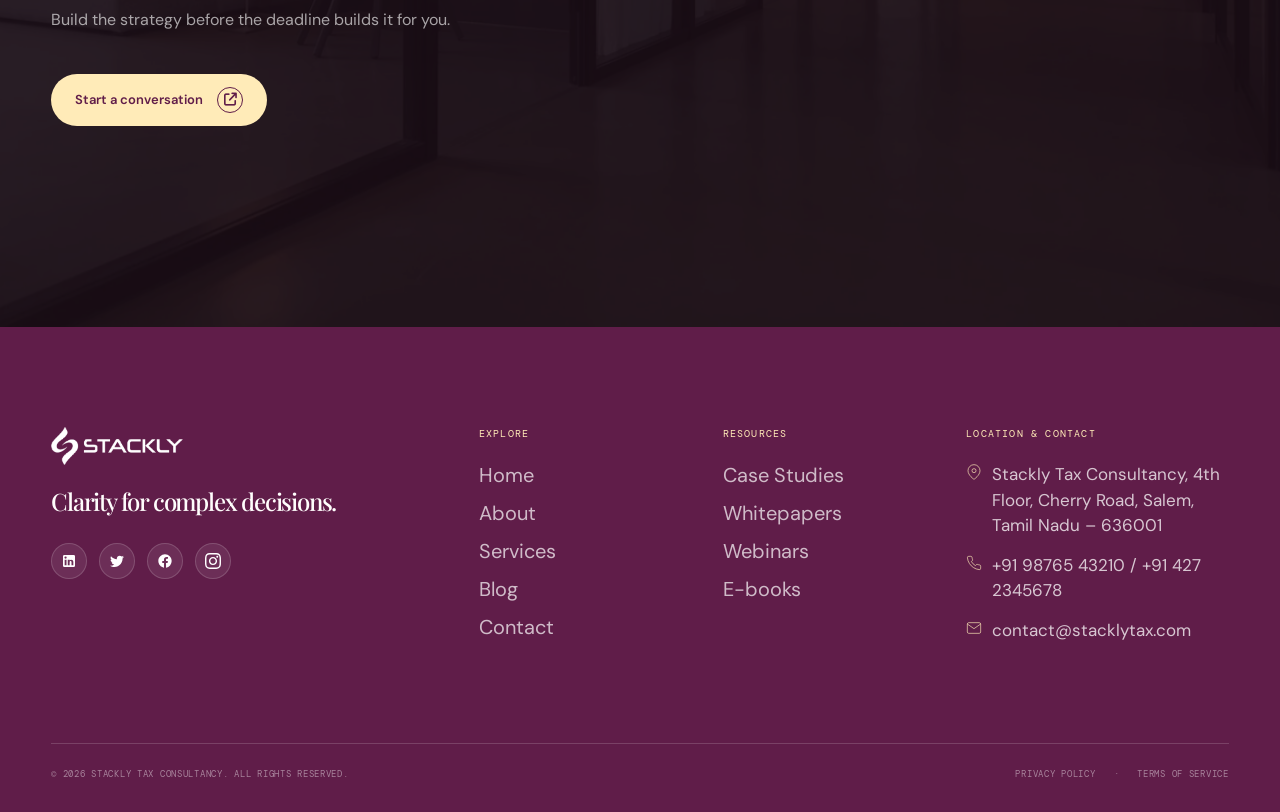
==== commit 83239452: "first commit" ====
--- a/index.html
+++ b/index.html
@@ -193,7 +193,7 @@
                         <img
                             id="heroImage"
                             class="hero-image"
-                            src="assets/photo-1556761175-b413-1.webp"
+                            src="assets/photo-1497366754035-f-13.webp"
                             alt="Business professionals discussing financial strategy"
                         >
 
@@ -1644,7 +1644,7 @@
                     "Strategic tax planning designed to reduce uncertainty, improve financial clarity, and help you make confident long-term decisions.",
 
                 image:
-                    "assets/photo-1556761175-b413-1.webp",
+                    "assets/photo-1497366754035-f-13.webp",
 
                 note:
                     "Strategic Tax Planning",
